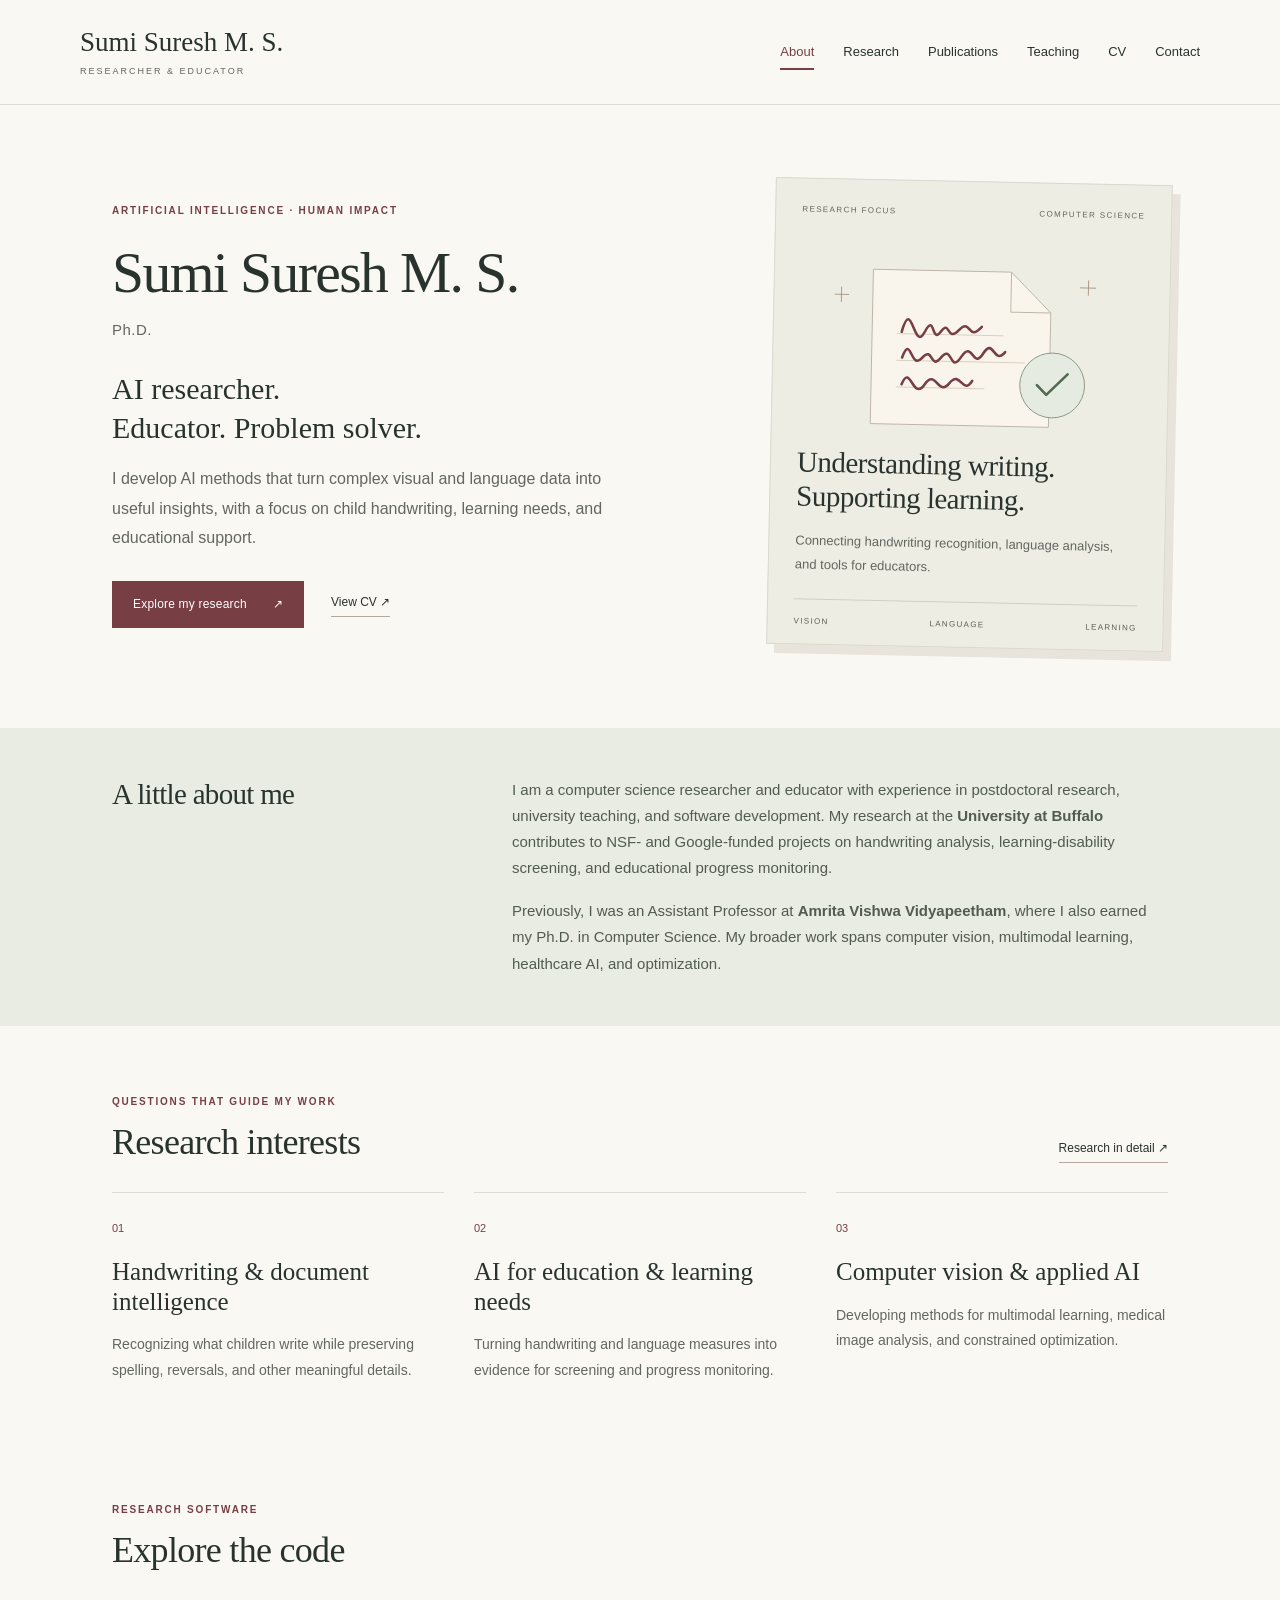
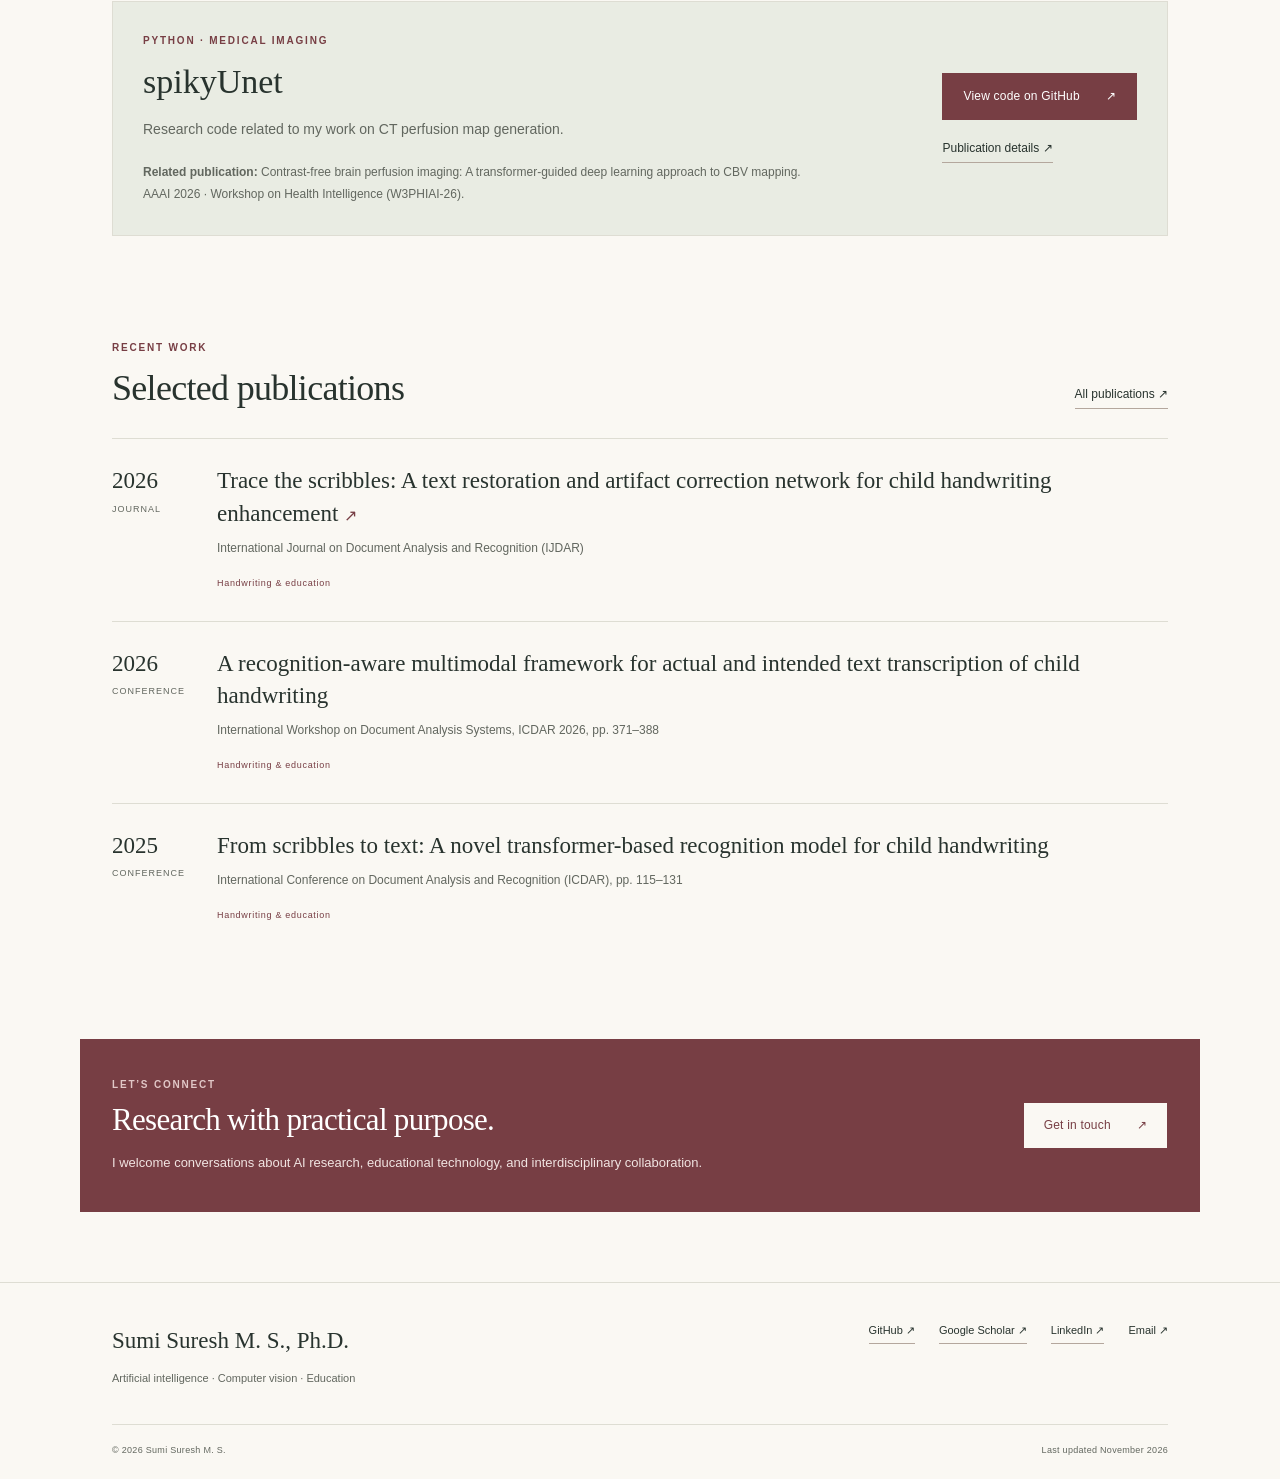
==== index.html @ 5350f29d "Refactor index.html structure and content" ====
<!doctype html>
<html lang="en">
<head>
  <meta charset="utf-8">
  <meta name="viewport" content="width=device-width, initial-scale=1">

  <title>AI Researcher &amp; Educator | Sumi Suresh M. S.</title>

  <meta name="description"
        content="Dr. Sumi Suresh M. S. researches child handwriting, document intelligence, computer vision, and AI for education.">

  <meta name="theme-color" content="#773e44">

  <link rel="icon" href="assets/favicon.svg" type="image/svg+xml">
  <link rel="stylesheet" href="assets/site.css?v=photo3">
  <script src="assets/site.js" defer></script>
</head>

<body>
  <a class="skip" href="#main">Skip to content</a>

  <header class="site-header">
    <div class="header-inner">
      <a class="brand" href="index.html">
        Sumi Suresh M. S.
        <span>RESEARCHER &amp; EDUCATOR</span>
      </a>

      <button class="menu-toggle"
              aria-expanded="false"
              aria-controls="navigation">
        Menu <span aria-hidden="true">☰</span>
      </button>

      <nav id="navigation" aria-label="Main navigation">
        <a href="index.html" aria-current="page">About</a>
        <a href="research.html">Research</a>
        <a href="publications.html">Publications</a>
        <a href="teaching.html">Teaching</a>
        <a href="cv.html">CV</a>
        <a href="contact.html">Contact</a>
      </nav>
    </div>
  </header>

  <main id="main">

    <!-- Introduction -->
    <section class="hero wrap">

      <!-- Small profile photo -->
      <div class="profile-photo">
        <img src="assets/profile.png"
             width="100"
             height="130"
             alt="Sumi Suresh M. S.">
      </div>

      <div class="hero-copy">
        <p class="eyebrow">
          ARTIFICIAL INTELLIGENCE · HUMAN IMPACT
        </p>

        <h1>
          <span class="full-name">Sumi Suresh M. S.</span>
          <span class="degree">Ph.D.</span>
        </h1>

        <p class="hero-subtitle">
          AI researcher.<br>
          Educator. Problem solver.
        </p>

        <p class="intro">
          I develop AI methods that turn complex visual and language data
          into useful insights, with a focus on child handwriting,
          learning needs, and educational support.
        </p>

        <div class="actions">
          <a class="button" href="research.html">
            Explore my research
            <span aria-hidden="true">↗</span>
          </a>

          <a class="text-link"
             href="assets/Sumi_Suresh_CV.pdf"
             target="_blank"
             rel="noopener">
            View CV <span aria-hidden="true">↗</span>
          </a>
        </div>
      </div>

      <aside class="research-note" aria-label="Research focus">
        <div class="note-top">
          <span>RESEARCH FOCUS</span>
          <span>COMPUTER SCIENCE</span>
        </div>

        <div class="note-art" aria-hidden="true">
          <svg viewBox="0 0 360 220" fill="none">
            <path d="M76 40h145l42 42v120H76z"
                  fill="#f9f5ec"
                  stroke="#bdb3a7"/>

            <path d="M221 40v42h42"
                  stroke="#bdb3a7"/>

            <path d="M102 107h112M102 135h135M102 163h93"
                  stroke="#d9cfc0"/>

            <path d="M107 105c10-39 13 22 24 0s7 13 17-1 6 12 19-2 9 13 24-4m-83 34c9-26 9 14 21 0s8 14 20-1 9 18 21-1 12 14 23-4 11 13 23-2m-108 36c9-23 12 18 24 0s14 13 26-2 14 13 24-3"
                  stroke="#773e44"
                  stroke-width="2.7"
                  stroke-linecap="round"/>

            <circle cx="266"
                    cy="158"
                    r="34"
                    fill="#e6ebe2"
                    stroke="#879782"/>

            <path d="m250 158 10 10 22-22"
                  stroke="#536a51"
                  stroke-width="2.8"
                  stroke-linecap="round"
                  stroke-linejoin="round"/>

            <path d="M51 67h-15m7-8v16M293 55h17m-8-8v16"
                  stroke="#ad9a82"/>
          </svg>
        </div>

        <h2>
          Understanding writing.<br>
          Supporting learning.
        </h2>

        <p>
          Connecting handwriting recognition, language analysis,
          and tools for educators.
        </p>

        <div class="note-bottom">
          <span>VISION</span>
          <span>LANGUAGE</span>
          <span>LEARNING</span>
        </div>
      </aside>
    </section>

    <!-- Biography -->
    <section class="about-strip">
      <div class="wrap split">
        <h2>A little about me</h2>

        <div>
          <p>
            I am a computer science researcher and educator with experience
            in postdoctoral research, university teaching, and software
            development. My research at the
            <strong>University at Buffalo</strong> contributes to NSF-
            and Google-funded projects on handwriting analysis,
            learning-disability screening, and educational progress monitoring.
          </p>

          <p>
            Previously, I was an Assistant Professor at
            <strong>Amrita Vishwa Vidyapeetham</strong>, where I also
            earned my Ph.D. in Computer Science. My broader work spans
            computer vision, multimodal learning, healthcare AI,
            and optimization.
          </p>
        </div>
      </div>
    </section>

    <!-- Research interests -->
    <section class="wrap section">
      <div class="section-heading">
        <div>
          <p class="eyebrow">QUESTIONS THAT GUIDE MY WORK</p>
          <h2>Research interests</h2>
        </div>

        <a class="text-link" href="research.html">
          Research in detail <span aria-hidden="true">↗</span>
        </a>
      </div>

      <div class="interest-grid">
        <article>
          <span class="number">01</span>
          <h3>Handwriting &amp; document intelligence</h3>
          <p>
            Recognizing what children write while preserving spelling,
            reversals, and other meaningful details.
          </p>
        </article>

        <article>
          <span class="number">02</span>
          <h3>AI for education &amp; learning needs</h3>
          <p>
            Turning handwriting and language measures into evidence
            for screening and progress monitoring.
          </p>
        </article>

        <article>
          <span class="number">03</span>
          <h3>Computer vision &amp; applied AI</h3>
          <p>
            Developing methods for multimodal learning,
            medical image analysis, and constrained optimization.
          </p>
        </article>
      </div>
    </section>

    <!-- Research code -->
    <section id="research-code" class="wrap section research-code">
      <div class="section-heading">
        <div>
          <p class="eyebrow">RESEARCH SOFTWARE</p>
          <h2>Explore the code</h2>
        </div>
      </div>

      <article class="code-feature">
        <div>
          <p class="eyebrow">PYTHON · MEDICAL IMAGING</p>
          <h3>spikyUnet</h3>

          <p>
            Research code related to my work on CT perfusion map generation.
          </p>

          <p class="code-paper">
            <strong>Related publication:</strong>
            Contrast-free brain perfusion imaging: A transformer-guided
            deep learning approach to CBV mapping.<br>
            AAAI 2026 · Workshop on Health Intelligence (W3PHIAI-26).
          </p>
        </div>

        <div class="code-actions">
          <a class="button"
             href="https://github.com/sumisuresh/spikyUnet"
             target="_blank"
             rel="noopener noreferrer">
            View code on GitHub <span aria-hidden="true">↗</span>
          </a>

          <a class="text-link" href="publications.html?q=spikyunet">
            Publication details <span aria-hidden="true">↗</span>
          </a>
        </div>
      </article>
    </section>

    <!-- Selected publications -->
    <section class="wrap section publications-home">
      <div class="section-heading">
        <div>
          <p class="eyebrow">RECENT WORK</p>
          <h2>Selected publications</h2>
        </div>

        <a class="text-link" href="publications.html">
          All publications <span aria-hidden="true">↗</span>
        </a>
      </div>

      <article class="publication"
               data-kind="Journal"
               data-search="journal 2026 trace the scribbles: a text restoration and artifact correction network for child handwriting enhancement m. s. s. suresh, s. s. rangasrinivasan, a. olszewski, et al. international journal on document analysis and recognition (ijdar) 10.1007/s10032-026-00618-1 handwriting &amp; education">
        <div class="pub-year">
          2026
          <span>Journal</span>
        </div>

        <div>
          <h3>
            <a href="https://doi.org/10.1007/s10032-026-00618-1"
               target="_blank"
               rel="noopener noreferrer">
              Trace the scribbles: A text restoration and artifact
              correction network for child handwriting enhancement
              <span aria-hidden="true">↗</span>
            </a>
          </h3>

          <p class="venue">
            International Journal on Document Analysis and Recognition (IJDAR)
          </p>

          <span class="area-label">Handwriting &amp; education</span>
        </div>
      </article>

      <article class="publication"
               data-kind="Conference"
               data-search="conference 2026 a recognition-aware multimodal framework for actual and intended text transcription of child handwriting m. s. s. suresh, s. rangasrinivasan, a. olszewski, s. setlur, and v. govindaraju international workshop on document analysis systems, icdar 2026, pp. 371–388 handwriting &amp; education">
        <div class="pub-year">
          2026
          <span>Conference</span>
        </div>

        <div>
          <h3>
            A recognition-aware multimodal framework for actual and
            intended text transcription of child handwriting
          </h3>

          <p class="venue">
            International Workshop on Document Analysis Systems,
            ICDAR 2026, pp. 371–388
          </p>

          <span class="area-label">Handwriting &amp; education</span>
        </div>
      </article>

      <article class="publication"
               data-kind="Conference"
               data-search="conference 2025 from scribbles to text: a novel transformer-based recognition model for child handwriting s. rangasrinivasan, m. s. s. suresh, s. setlur, b. jayaraman, and v. govindaraju international conference on document analysis and recognition (icdar), pp. 115–131 handwriting &amp; education">
        <div class="pub-year">
          2025
          <span>Conference</span>
        </div>

        <div>
          <h3>
            From scribbles to text: A novel transformer-based
            recognition model for child handwriting
          </h3>

          <p class="venue">
            International Conference on Document Analysis and Recognition
            (ICDAR), pp. 115–131
          </p>

          <span class="area-label">Handwriting &amp; education</span>
        </div>
      </article>
    </section>

    <!-- Contact banner -->
    <section class="wrap connect-banner">
      <div>
        <p class="eyebrow">LET’S CONNECT</p>
        <h2>Research with practical purpose.</h2>
        <p>
          I welcome conversations about AI research, educational technology,
          and interdisciplinary collaboration.
        </p>
      </div>

      <a class="button light" href="contact.html">
        Get in touch <span aria-hidden="true">↗</span>
      </a>
    </section>

  </main>

  <footer>
    <div class="footer-inner">
      <div>
        <a class="footer-name" href="index.html">
          Sumi Suresh M. S., Ph.D.
        </a>
        <p>Artificial intelligence · Computer vision · Education</p>
      </div>

      <div class="footer-links">
        <a class="text-link"
           href="https://github.com/sumisuresh"
           target="_blank"
           rel="noopener noreferrer">
          GitHub <span aria-hidden="true">↗</span>
        </a>

        <a class="text-link"
           href="https://scholar.google.com/citations?user=WZJGsywAAAAJ&amp;hl=en"
           target="_blank"
           rel="noopener noreferrer">
          Google Scholar <span aria-hidden="true">↗</span>
        </a>

        <a class="text-link"
           href="https://www.linkedin.com/in/sumi-suresh-m-s-phd-72540b187/"
           target="_blank"
           rel="noopener noreferrer">
          LinkedIn <span aria-hidden="true">↗</span>
        </a>

        <a href="mailto:sumisuresh.ms@gmail.com">
          Email <span aria-hidden="true">↗</span>
        </a>
      </div>
    </div>

    <div class="footer-bottom">
      <span>© 2026 Sumi Suresh M. S.</span>
      <span>Last updated November 2026</span>
    </div>
  </footer>
</body>
</html>
---- assets/site.css ----
@charset "UTF-8";
:root{--paper:#faf8f3;--ink:#28332e;--muted:#62675f;--accent:#773e44;--line:#deddd3;--sage:#e9ece3;--serif:Georgia,'Times New Roman',serif;--sans:Arial,Helvetica,sans-serif}*{box-sizing:border-box}html{scroll-behavior:smooth}body{margin:0;background:var(--paper);color:var(--ink);font-family:var(--sans);font-size:16px;line-height:1.75}a{color:inherit;text-decoration:none}button,input{font:inherit}a:focus-visible,button:focus-visible,input:focus-visible{outline:3px solid var(--accent);outline-offset:5px}p{margin:0 0 1.1em}h1,h2,h3{font-family:var(--serif);font-weight:400;line-height:1.18;margin:0}h1{font-size:clamp(40px,5vw,64px);letter-spacing:-1.9px}h2{font-size:36px;letter-spacing:-.7px}h3{font-size:24px}strong{font-weight:600}.wrap{max-width:1120px;margin:0 auto;padding-left:32px;padding-right:32px}.site-header{border-bottom:1px solid var(--line);background:var(--paper)}.header-inner{max-width:1184px;margin:0 auto;padding:25px 32px;display:flex;align-items:center;justify-content:space-between;gap:24px}.brand{font-family:var(--serif);font-size:27px;line-height:1.3;white-space:nowrap}.brand span{display:block;font:9px/1.7 var(--sans);letter-spacing:2px;color:var(--muted);margin-top:4px}nav{display:flex;gap:29px;align-items:center}nav a{font-size:13px;padding:6px 0;position:relative}nav a:hover,nav a[aria-current]{color:var(--accent)}nav a[aria-current]:after{content:'';height:2px;background:var(--accent);position:absolute;left:0;right:0;bottom:0}.menu-toggle{display:none}.eyebrow{font-size:10px;letter-spacing:1.8px;font-weight:600;color:var(--accent);margin:0 0 20px;line-height:1.7}.hero{display:grid;grid-template-columns:1.25fr .85fr;gap:75px;padding-top:76px;padding-bottom:79px;align-items:center}.hero h1{font-size:66px;letter-spacing:-2px}.degree{display:block;font:15px/2 var(--sans);letter-spacing:.5px;color:var(--muted);margin-top:8px}.hero-subtitle{font-family:var(--serif);font-size:30px;line-height:1.3;margin:24px 0 17px}.intro{max-width:530px;font-size:16px;color:var(--muted);line-height:1.85}.actions{display:flex;align-items:center;gap:27px;margin-top:28px;flex-wrap:wrap}.button{display:inline-flex;align-items:center;justify-content:space-between;gap:26px;background:var(--accent);color:#fff;padding:12px 20px;font-size:12px;letter-spacing:.2px;border:1px solid var(--accent);transition:background .2s}.button:hover{background:#5c2d33}.text-link{font-size:12px;font-weight:500;display:inline-block;border-bottom:1px solid #b4a79d;padding-bottom:3px}.text-link:hover{color:var(--accent);border-color:var(--accent)}.research-note{background:#eeede4;border:1px solid #d9d9ce;padding:24px 26px 0;transform:rotate(1.2deg);box-shadow:8px 9px 0 #e8e4db}.note-top{display:flex;justify-content:space-between;font-size:8px;letter-spacing:1.4px;color:#616654}.note-art{height:220px;margin-top:8px}.note-art svg{width:100%;height:100%}.research-note h2{font-size:29px;letter-spacing:-.5px}.research-note>p{font-size:13px;line-height:1.8;color:var(--muted);margin:16px 0 23px}.note-bottom{border-top:1px solid #cfd0c3;display:flex;justify-content:space-between;padding:15px 0;font-size:8px;letter-spacing:1.3px;color:#59614f}.about-strip{background:var(--sage);padding:49px 0}.split{display:grid;grid-template-columns:1fr 2fr;gap:72px}.split h2{font-size:29px}.split p{font-size:15px;color:#515b50}.split p:last-child{margin-bottom:0}.section{padding-top:67px;padding-bottom:36px}.section-heading{display:flex;align-items:end;justify-content:space-between;gap:20px;margin-bottom:29px}.section-heading .eyebrow{margin-bottom:11px}.interest-grid{display:grid;grid-template-columns:repeat(3,1fr);gap:30px}.interest-grid article{border-top:1px solid var(--line);padding-top:20px}.number{color:var(--accent);font-size:11px}.interest-grid h3{margin:16px 0;font-size:25px}.interest-grid p,.quiet-panel p{font-size:14px;color:var(--muted);line-height:1.8}.publication{display:grid;grid-template-columns:85px 1fr;gap:20px;border-top:1px solid var(--line);padding:26px 0}.publication[hidden]{display:none}.pub-year{font-family:var(--serif);font-size:23px;line-height:1.4}.pub-year span{display:block;font-family:var(--sans);font-size:9px;text-transform:uppercase;letter-spacing:1px;color:var(--muted);margin-top:5px}.publication h3{font-size:23px;line-height:1.4;margin-bottom:8px}.publication h3 a:hover{color:var(--accent)}.publication h3 a span{font:16px var(--sans);color:var(--accent)}.authors{font-size:12px;color:var(--muted);margin-bottom:5px}.venue{font-size:12px;color:var(--muted);margin-bottom:8px}.area-label{color:var(--accent);font-size:9px;letter-spacing:.7px}.connect-banner{background:var(--accent);color:white;display:flex;align-items:center;justify-content:space-between;gap:32px;margin-top:50px;margin-bottom:70px;padding-top:37px;padding-bottom:37px}.connect-banner h2{font-size:31px}.connect-banner .eyebrow{color:#e1c7c7;margin-bottom:9px}.connect-banner p:not(.eyebrow){font-size:13px;max-width:600px;margin:13px 0 0;color:#f1e4e2}.button.light{background:var(--paper);color:var(--accent);white-space:nowrap}.button.light:hover{background:#e8e4db}footer{border-top:1px solid var(--line);margin-top:36px;padding:38px 32px 20px}.footer-inner,.footer-bottom{max-width:1056px;margin:0 auto;display:flex;justify-content:space-between;gap:25px}.footer-name{font-family:var(--serif);font-size:23px}.footer-inner p{font-size:11px;color:var(--muted);margin-top:8px}.footer-links{display:flex;gap:24px;align-items:start}.footer-links a{font-size:11px}.footer-bottom{border-top:1px solid var(--line);padding-top:18px;margin-top:24px;font-size:9px;color:var(--muted);letter-spacing:.3px}.page-intro{padding-top:65px;padding-bottom:54px}.page-intro h1{max-width:920px}.page-lead{font-size:17px;max-width:735px;color:var(--muted);margin:24px 0 22px;line-height:1.9}.project{border-top:1px solid var(--line);display:grid;grid-template-columns:170px 1fr;gap:43px;padding:44px 0}.project-index{font-family:var(--serif);font-size:54px;line-height:1;color:#a3aa98}.project-index span{display:block;font:9px/1.7 var(--sans);letter-spacing:1.4px;margin-top:15px;color:var(--muted)}.project .eyebrow{font-size:9px;margin-bottom:12px}.project h2{font-size:31px;margin-bottom:20px}.project p:not(.eyebrow){font-size:15px;line-height:1.9;color:var(--muted)}.tags{list-style:none;padding:0;margin:20px 0;display:flex;gap:8px;flex-wrap:wrap}.tags li{background:var(--sage);padding:4px 11px;font-size:10px;color:#52614f}.two-col{display:grid;grid-template-columns:1fr 1fr;gap:28px}.quiet-panel{padding:30px;background:#eeede4}.quiet-panel h3{margin-bottom:16px}.pub-section{padding-top:0}.publication-controls{display:flex;align-items:center;justify-content:space-between;gap:20px;border-top:1px solid var(--line);border-bottom:1px solid var(--line);padding:20px 0}.filter-group{display:flex;gap:8px}.filter{cursor:pointer;border:1px solid transparent;background:transparent;color:var(--muted);font-size:12px;padding:8px 15px}.filter.active{border-color:var(--accent);color:var(--accent);background:#f0e6e3}.filter:hover{color:var(--accent)}input[type=search]{border:1px solid #bdbfb4;background:transparent;padding:9px 13px;font-size:12px;width:280px;border-radius:0;color:var(--ink)}.result-count{font-size:10px;color:var(--muted);margin:20px 0}.course-list>div{display:flex;gap:28px;align-items:center;padding:23px 0;border-top:1px solid var(--line)}.course-list span{color:var(--accent);font-size:11px}.course-list h3{font-size:25px}.cv-grid{display:grid;grid-template-columns:1fr 2fr;gap:72px;border-top:1px solid var(--line);padding-top:38px;margin-top:20px}.cv-grid h2{font-size:29px}.timeline article{padding:0 0 29px 23px;border-left:1px solid #c8cabc;position:relative}.timeline article:before{content:'';width:7px;height:7px;border-radius:50%;position:absolute;left:-4px;top:7px;background:var(--accent)}.timeline .eyebrow{font-size:9px;margin-bottom:8px}.timeline h3{font-size:24px;margin-bottom:9px}.timeline p:not(.eyebrow){color:var(--muted);font-size:14px;margin-bottom:10px}.timeline .small{font-size:12px!important}.contact-grid{display:grid;grid-template-columns:1.5fr 1fr;gap:80px;padding-top:35px;padding-bottom:90px;border-top:1px solid var(--line)}.contact-main{min-width:0}.contact-main .eyebrow{margin-bottom:17px}.email-address{font-family:var(--serif);font-size:clamp(20px,2.5vw,31px);overflow-wrap:anywhere;line-height:1.4;display:inline-block}.email-address:hover{color:var(--accent)}.contact-main>p:not(.eyebrow){font-size:13px;color:var(--muted);margin:15px 0 27px}.profile-links{border-left:1px solid var(--line);padding-left:40px}.profile-links h2{font-size:28px;margin-bottom:20px}.profile-links a{display:block;width:100%;padding:13px 0;font-size:14px;border-bottom:1px solid var(--line)}.skip{position:absolute;left:20px;top:-100px;z-index:10;background:var(--accent);color:#fff;padding:10px 15px}.skip:focus{top:10px}.sr-only{position:absolute;width:1px;height:1px;padding:0;margin:-1px;overflow:hidden;clip:rect(0,0,0,0);white-space:nowrap;border:0}
@media(min-width:1350px){.hero{padding-top:88px;padding-bottom:91px}.research-note{margin-left:10px}}@media(max-width:900px){nav{gap:18px}.hero{gap:36px;grid-template-columns:1.1fr .9fr}.hero h1{font-size:54px}.hero-subtitle{font-size:26px}.research-note{padding:20px 21px 0}.research-note h2{font-size:25px}.note-art{height:185px}.split,.cv-grid{gap:35px}.interest-grid{gap:20px}.interest-grid h3{font-size:22px}.project{grid-template-columns:110px 1fr;gap:28px}.contact-grid{gap:30px}.email-address{font-size:25px}.publication-controls{flex-wrap:wrap}}@media(max-width:780px){.wrap{padding-left:23px;padding-right:23px}.header-inner{padding:18px 23px;flex-wrap:wrap;gap:0}.brand{font-size:25px}.brand span{font-size:8px}.menu-toggle{display:block;border:1px solid var(--line);padding:5px 10px;font-size:12px;background:transparent;color:var(--ink);margin-left:auto;cursor:pointer}.menu-toggle span{margin-left:8px}nav{display:none;flex-basis:100%;flex-wrap:wrap;gap:9px 25px;padding:22px 0 8px}nav.open{display:flex}nav a{font-size:14px}.hero{grid-template-columns:1fr;padding-top:40px;padding-bottom:46px;gap:36px}.hero h1{font-size:55px}.hero .eyebrow{font-size:9px;letter-spacing:1.3px}.hero-subtitle{font-size:28px;margin-top:20px}.intro{font-size:15px}.actions{gap:23px}.research-note{transform:none;margin:0 8px 0 0;max-width:420px}.note-art{height:178px}.research-note h2{font-size:29px}.research-note>p{margin-top:13px}.split,.cv-grid{grid-template-columns:1fr;gap:24px}.about-strip{padding:33px 0}.split h2{font-size:28px}.section{padding-top:43px;padding-bottom:20px}.section-heading{align-items:start;flex-direction:column;gap:17px}.section-heading h2{font-size:31px}.interest-grid{grid-template-columns:1fr;gap:20px}.interest-grid h3{font-size:25px;margin-top:10px}.interest-grid article{padding-top:15px}.interest-grid p{margin-bottom:3px}.publication{grid-template-columns:54px 1fr;gap:14px;padding:23px 0}.pub-year{font-size:21px}.pub-year span{font-size:7px;letter-spacing:.3px}.publication h3{font-size:21px;line-height:1.35}.authors,.venue{font-size:11px}.connect-banner{flex-direction:column;align-items:start;margin:33px 23px 40px;padding:27px}.connect-banner h2{font-size:29px}.connect-banner p:not(.eyebrow){font-size:13px}.footer-inner{flex-direction:column;gap:12px}.footer-links{flex-wrap:wrap;gap:20px}footer{padding-left:23px;padding-right:23px}.footer-bottom{font-size:8px;gap:12px}.page-intro{padding-top:42px;padding-bottom:34px}.page-intro h1{font-size:40px;letter-spacing:-1px}.page-lead{font-size:15px;line-height:1.8;margin-top:20px}.project{grid-template-columns:1fr;gap:18px;padding:30px 0}.project-index{font-size:34px;display:flex;align-items:center;gap:18px}.project-index span{margin:0;font-size:8px}.project h2{font-size:28px}.project p:not(.eyebrow){font-size:14px}.two-col{grid-template-columns:1fr;gap:18px}.quiet-panel{padding:24px}.publication-controls{gap:16px}.filter-group{gap:4px}.filter{padding:6px 11px;font-size:11px}.search-field,input[type=search]{width:100%}.pub-section{padding-top:0}.course-list h3{font-size:22px}.course-list>div{gap:22px}.contact-grid{grid-template-columns:1fr;gap:42px;padding-top:29px;padding-bottom:35px}.email-address{font-size:25px}.profile-links{border-left:0;border-top:1px solid var(--line);padding:27px 0 0}.cv-grid{margin-top:10px}.timeline article{padding-bottom:25px}}
@media(prefers-reduced-motion:reduce){html{scroll-behavior:auto}*{transition:none!important}}@media print{nav,.menu-toggle,footer,.actions,.publication-controls{display:none}.wrap{max-width:none;padding:0}body{background:white;font-size:12px}.page-intro,.section{padding:20px 0}.site-header{margin-bottom:20px}.project,.publication{break-inside:avoid}}

/* Keep name initials together with the full name; the degree is a separate line. */
.full-name{display:block;font-size:clamp(34px,4.5vw,60px);letter-spacing:-1.6px}
@media(max-width:780px){.full-name{font-size:clamp(28px,8.8vw,40px)}}
.code-feature{display:grid;grid-template-columns:1fr auto;gap:36px;align-items:center;background:var(--sage);border:1px solid var(--line);padding:30px}
.code-feature .eyebrow{margin-bottom:13px}.code-feature h3{font-size:34px;margin-bottom:15px}.code-feature p:not(.eyebrow){font-size:14px;color:var(--muted);line-height:1.85}.code-feature .code-paper{font-size:12px!important;margin:18px 0 0}.code-actions{display:flex;flex-direction:column;align-items:flex-start;gap:18px}.code-actions .button{white-space:nowrap}.pub-links{margin-top:11px}.project-links{display:flex;gap:24px;flex-wrap:wrap}
@media(max-width:780px){.code-feature{grid-template-columns:1fr;gap:24px;padding:24px}.code-feature h3{font-size:30px}.code-actions{gap:15px}}
.hero {
  position: relative;
}

.hero > .profile-photo {
  position: absolute;
  left: -110px;
  top: 125px;
  width: 100px;
  height: 130px;
  object-fit: cover;
  object-position: center top;
  border: 1px solid #deddd3;
  border-radius: 3px;
  margin: 0;
}

/* Preserve the layout when the left margin is too narrow */
@media (max-width: 1350px) {
  .hero > .profile-photo {
    display: none;
  }
}
.hero > .profile-photo {
  overflow: hidden;
}

.profile-photo img {
  display: block;
  width: 100%;
  height: 100%;
  object-fit: cover;
  object-position: center top;
  transform: scale(1.5);
  transform-origin: center 15%;
}
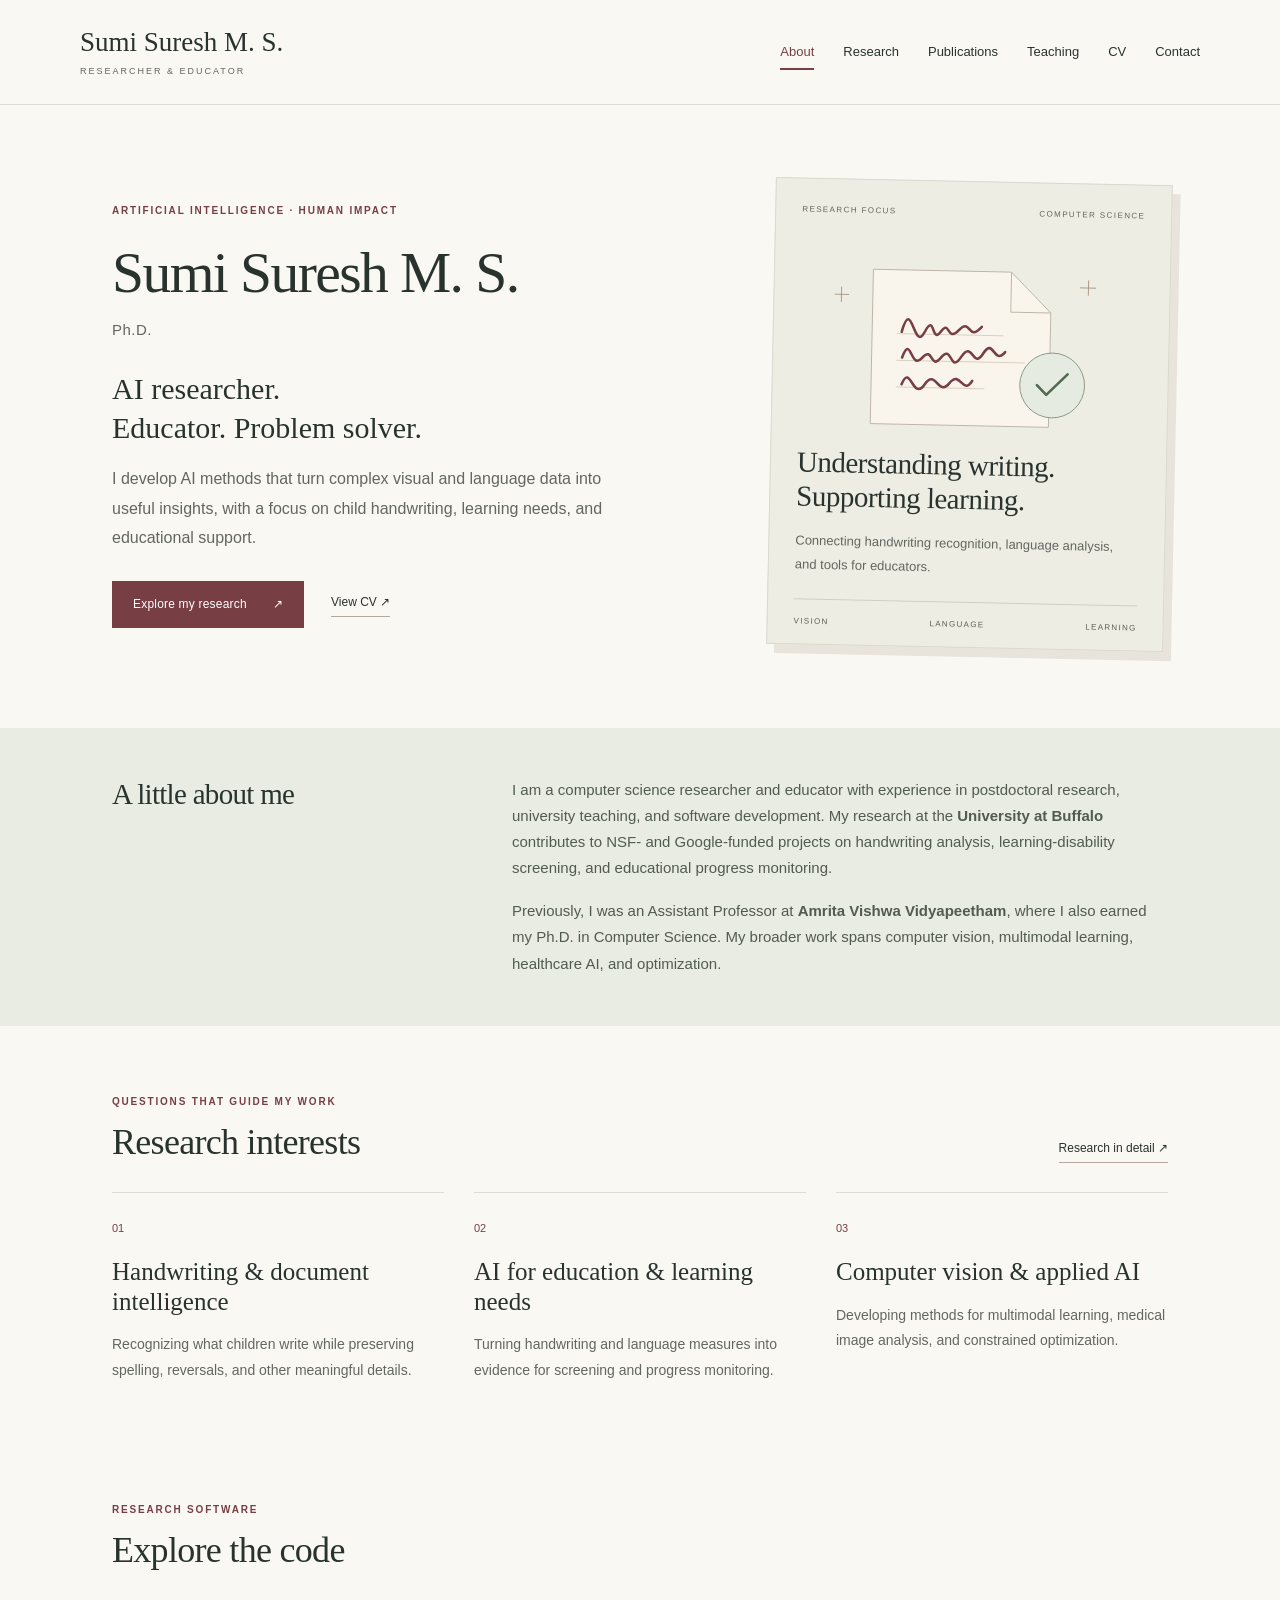
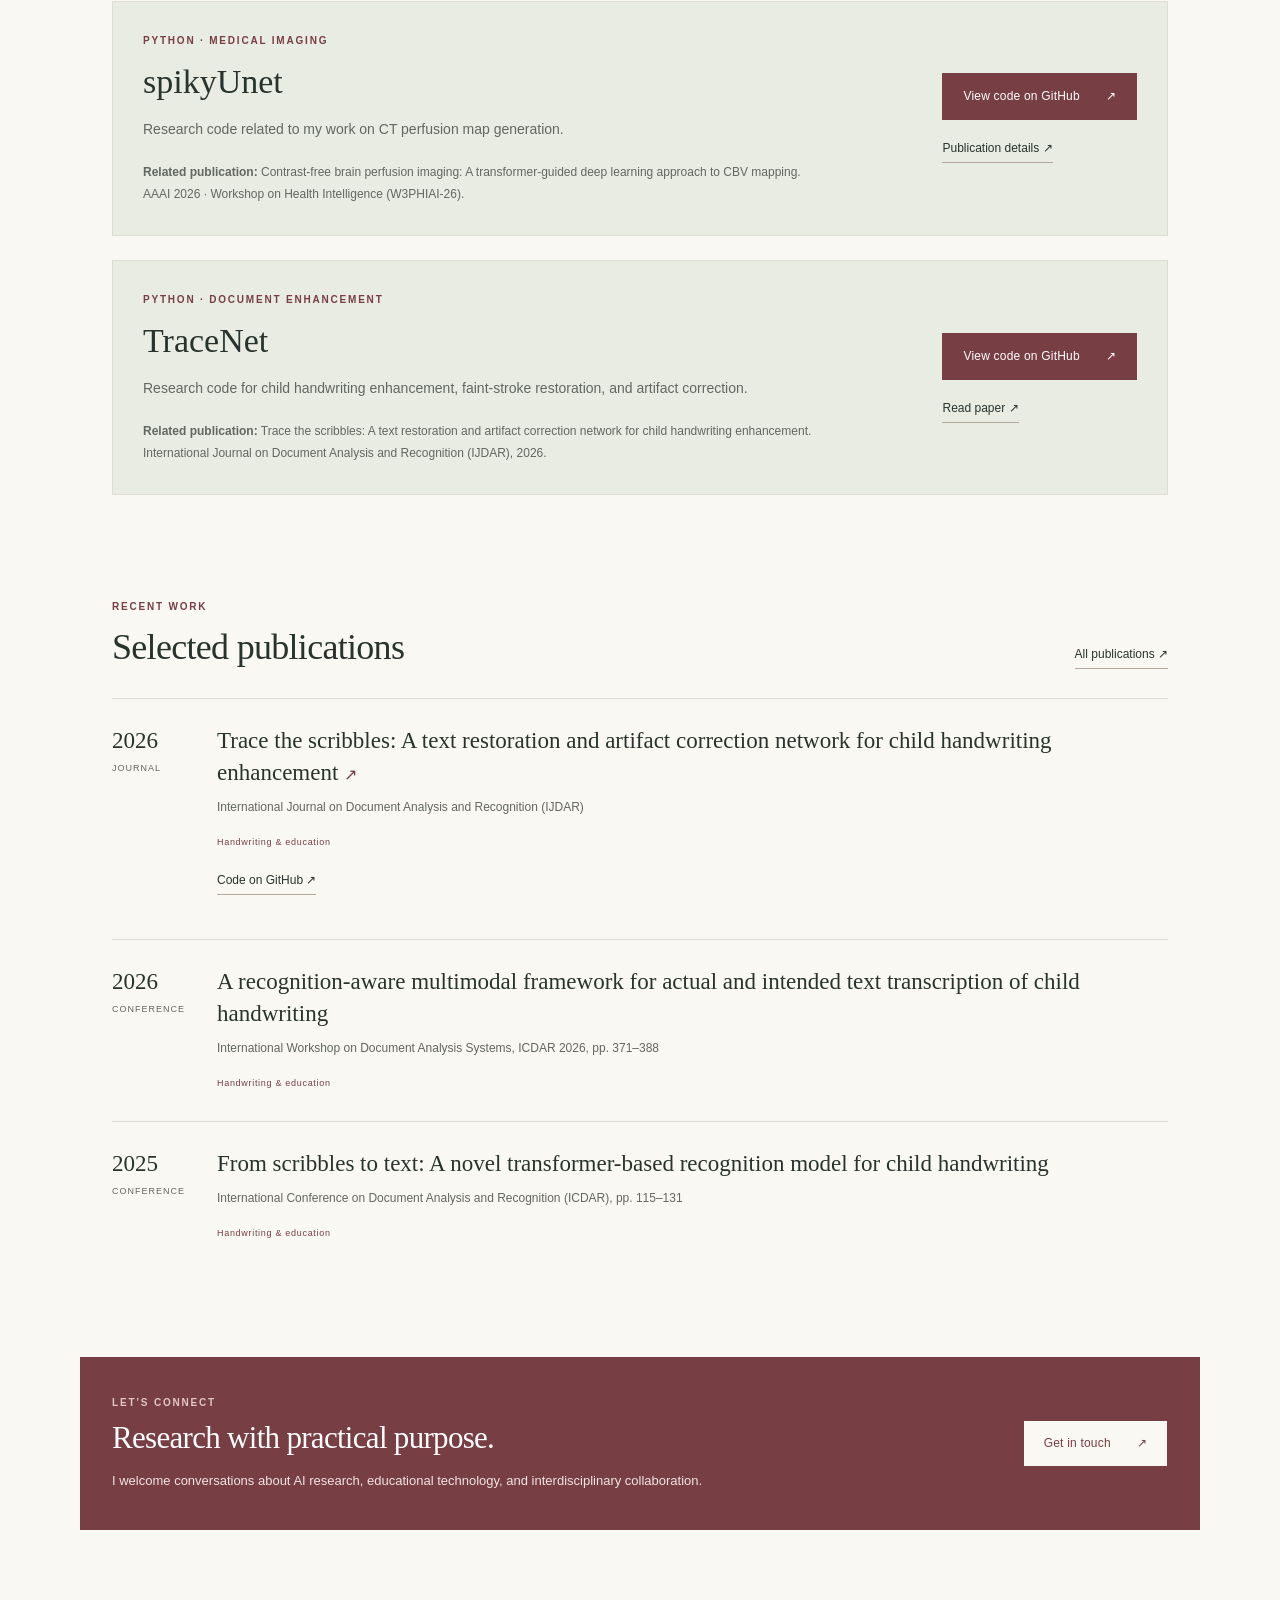
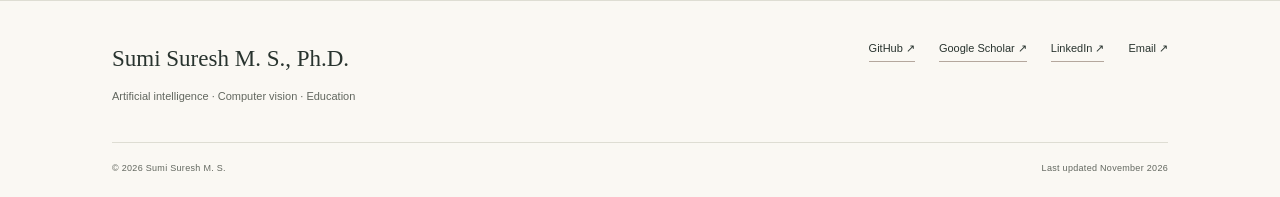
==== commit 819d4d3d: "Add files via upload" ====
--- a/index.html
+++ b/index.html
@@ -258,6 +258,27 @@
           </a>
         </div>
       </article>
+
+      <article class="code-feature" id="tracenet-code" style="margin-top: 24px;" aria-labelledby="tracenet-code-title">
+        <div>
+          <p class="eyebrow">PYTHON · DOCUMENT ENHANCEMENT</p>
+          <h3 id="tracenet-code-title">TraceNet</h3>
+          <p>Research code for child handwriting enhancement, faint-stroke restoration, and artifact correction.</p>
+          <p class="code-paper">
+            <strong>Related publication:</strong>
+            Trace the scribbles: A text restoration and artifact correction network for child handwriting enhancement.<br>
+            International Journal on Document Analysis and Recognition (IJDAR), 2026.
+          </p>
+        </div>
+        <div class="code-actions">
+          <a class="button" href="https://github.com/sumisuresh/Document-Enhancement" target="_blank" rel="noopener noreferrer">
+            View code on GitHub <span aria-hidden="true">↗</span>
+          </a>
+          <a class="text-link" href="https://doi.org/10.1007/s10032-026-00618-1" target="_blank" rel="noopener noreferrer">
+            Read paper <span aria-hidden="true">↗</span>
+          </a>
+        </div>
+      </article>
     </section>
 
     <!-- Selected publications -->
@@ -275,7 +296,7 @@
 
       <article class="publication"
                data-kind="Journal"
-               data-search="journal 2026 trace the scribbles: a text restoration and artifact correction network for child handwriting enhancement m. s. s. suresh, s. s. rangasrinivasan, a. olszewski, et al. international journal on document analysis and recognition (ijdar) 10.1007/s10032-026-00618-1 handwriting &amp; education">
+               data-search="tracenet journal 2026 trace the scribbles: a text restoration and artifact correction network for child handwriting enhancement m. s. s. suresh, s. s. rangasrinivasan, a. olszewski, et al. international journal on document analysis and recognition (ijdar) 10.1007/s10032-026-00618-1 handwriting &amp; education">
         <div class="pub-year">
           2026
           <span>Journal</span>
@@ -297,6 +318,7 @@
           </p>
 
           <span class="area-label">Handwriting &amp; education</span>
+          <p class="pub-links"><a class="text-link" href="https://github.com/sumisuresh/Document-Enhancement" target="_blank" rel="noopener noreferrer">Code on GitHub <span aria-hidden="true">↗</span></a></p>
         </div>
       </article>
 
--- a/assets/site.css
+++ b/assets/site.css
@@ -1,47 +1,1335 @@
 @charset "UTF-8";
-:root{--paper:#faf8f3;--ink:#28332e;--muted:#62675f;--accent:#773e44;--line:#deddd3;--sage:#e9ece3;--serif:Georgia,'Times New Roman',serif;--sans:Arial,Helvetica,sans-serif}*{box-sizing:border-box}html{scroll-behavior:smooth}body{margin:0;background:var(--paper);color:var(--ink);font-family:var(--sans);font-size:16px;line-height:1.75}a{color:inherit;text-decoration:none}button,input{font:inherit}a:focus-visible,button:focus-visible,input:focus-visible{outline:3px solid var(--accent);outline-offset:5px}p{margin:0 0 1.1em}h1,h2,h3{font-family:var(--serif);font-weight:400;line-height:1.18;margin:0}h1{font-size:clamp(40px,5vw,64px);letter-spacing:-1.9px}h2{font-size:36px;letter-spacing:-.7px}h3{font-size:24px}strong{font-weight:600}.wrap{max-width:1120px;margin:0 auto;padding-left:32px;padding-right:32px}.site-header{border-bottom:1px solid var(--line);background:var(--paper)}.header-inner{max-width:1184px;margin:0 auto;padding:25px 32px;display:flex;align-items:center;justify-content:space-between;gap:24px}.brand{font-family:var(--serif);font-size:27px;line-height:1.3;white-space:nowrap}.brand span{display:block;font:9px/1.7 var(--sans);letter-spacing:2px;color:var(--muted);margin-top:4px}nav{display:flex;gap:29px;align-items:center}nav a{font-size:13px;padding:6px 0;position:relative}nav a:hover,nav a[aria-current]{color:var(--accent)}nav a[aria-current]:after{content:'';height:2px;background:var(--accent);position:absolute;left:0;right:0;bottom:0}.menu-toggle{display:none}.eyebrow{font-size:10px;letter-spacing:1.8px;font-weight:600;color:var(--accent);margin:0 0 20px;line-height:1.7}.hero{display:grid;grid-template-columns:1.25fr .85fr;gap:75px;padding-top:76px;padding-bottom:79px;align-items:center}.hero h1{font-size:66px;letter-spacing:-2px}.degree{display:block;font:15px/2 var(--sans);letter-spacing:.5px;color:var(--muted);margin-top:8px}.hero-subtitle{font-family:var(--serif);font-size:30px;line-height:1.3;margin:24px 0 17px}.intro{max-width:530px;font-size:16px;color:var(--muted);line-height:1.85}.actions{display:flex;align-items:center;gap:27px;margin-top:28px;flex-wrap:wrap}.button{display:inline-flex;align-items:center;justify-content:space-between;gap:26px;background:var(--accent);color:#fff;padding:12px 20px;font-size:12px;letter-spacing:.2px;border:1px solid var(--accent);transition:background .2s}.button:hover{background:#5c2d33}.text-link{font-size:12px;font-weight:500;display:inline-block;border-bottom:1px solid #b4a79d;padding-bottom:3px}.text-link:hover{color:var(--accent);border-color:var(--accent)}.research-note{background:#eeede4;border:1px solid #d9d9ce;padding:24px 26px 0;transform:rotate(1.2deg);box-shadow:8px 9px 0 #e8e4db}.note-top{display:flex;justify-content:space-between;font-size:8px;letter-spacing:1.4px;color:#616654}.note-art{height:220px;margin-top:8px}.note-art svg{width:100%;height:100%}.research-note h2{font-size:29px;letter-spacing:-.5px}.research-note>p{font-size:13px;line-height:1.8;color:var(--muted);margin:16px 0 23px}.note-bottom{border-top:1px solid #cfd0c3;display:flex;justify-content:space-between;padding:15px 0;font-size:8px;letter-spacing:1.3px;color:#59614f}.about-strip{background:var(--sage);padding:49px 0}.split{display:grid;grid-template-columns:1fr 2fr;gap:72px}.split h2{font-size:29px}.split p{font-size:15px;color:#515b50}.split p:last-child{margin-bottom:0}.section{padding-top:67px;padding-bottom:36px}.section-heading{display:flex;align-items:end;justify-content:space-between;gap:20px;margin-bottom:29px}.section-heading .eyebrow{margin-bottom:11px}.interest-grid{display:grid;grid-template-columns:repeat(3,1fr);gap:30px}.interest-grid article{border-top:1px solid var(--line);padding-top:20px}.number{color:var(--accent);font-size:11px}.interest-grid h3{margin:16px 0;font-size:25px}.interest-grid p,.quiet-panel p{font-size:14px;color:var(--muted);line-height:1.8}.publication{display:grid;grid-template-columns:85px 1fr;gap:20px;border-top:1px solid var(--line);padding:26px 0}.publication[hidden]{display:none}.pub-year{font-family:var(--serif);font-size:23px;line-height:1.4}.pub-year span{display:block;font-family:var(--sans);font-size:9px;text-transform:uppercase;letter-spacing:1px;color:var(--muted);margin-top:5px}.publication h3{font-size:23px;line-height:1.4;margin-bottom:8px}.publication h3 a:hover{color:var(--accent)}.publication h3 a span{font:16px var(--sans);color:var(--accent)}.authors{font-size:12px;color:var(--muted);margin-bottom:5px}.venue{font-size:12px;color:var(--muted);margin-bottom:8px}.area-label{color:var(--accent);font-size:9px;letter-spacing:.7px}.connect-banner{background:var(--accent);color:white;display:flex;align-items:center;justify-content:space-between;gap:32px;margin-top:50px;margin-bottom:70px;padding-top:37px;padding-bottom:37px}.connect-banner h2{font-size:31px}.connect-banner .eyebrow{color:#e1c7c7;margin-bottom:9px}.connect-banner p:not(.eyebrow){font-size:13px;max-width:600px;margin:13px 0 0;color:#f1e4e2}.button.light{background:var(--paper);color:var(--accent);white-space:nowrap}.button.light:hover{background:#e8e4db}footer{border-top:1px solid var(--line);margin-top:36px;padding:38px 32px 20px}.footer-inner,.footer-bottom{max-width:1056px;margin:0 auto;display:flex;justify-content:space-between;gap:25px}.footer-name{font-family:var(--serif);font-size:23px}.footer-inner p{font-size:11px;color:var(--muted);margin-top:8px}.footer-links{display:flex;gap:24px;align-items:start}.footer-links a{font-size:11px}.footer-bottom{border-top:1px solid var(--line);padding-top:18px;margin-top:24px;font-size:9px;color:var(--muted);letter-spacing:.3px}.page-intro{padding-top:65px;padding-bottom:54px}.page-intro h1{max-width:920px}.page-lead{font-size:17px;max-width:735px;color:var(--muted);margin:24px 0 22px;line-height:1.9}.project{border-top:1px solid var(--line);display:grid;grid-template-columns:170px 1fr;gap:43px;padding:44px 0}.project-index{font-family:var(--serif);font-size:54px;line-height:1;color:#a3aa98}.project-index span{display:block;font:9px/1.7 var(--sans);letter-spacing:1.4px;margin-top:15px;color:var(--muted)}.project .eyebrow{font-size:9px;margin-bottom:12px}.project h2{font-size:31px;margin-bottom:20px}.project p:not(.eyebrow){font-size:15px;line-height:1.9;color:var(--muted)}.tags{list-style:none;padding:0;margin:20px 0;display:flex;gap:8px;flex-wrap:wrap}.tags li{background:var(--sage);padding:4px 11px;font-size:10px;color:#52614f}.two-col{display:grid;grid-template-columns:1fr 1fr;gap:28px}.quiet-panel{padding:30px;background:#eeede4}.quiet-panel h3{margin-bottom:16px}.pub-section{padding-top:0}.publication-controls{display:flex;align-items:center;justify-content:space-between;gap:20px;border-top:1px solid var(--line);border-bottom:1px solid var(--line);padding:20px 0}.filter-group{display:flex;gap:8px}.filter{cursor:pointer;border:1px solid transparent;background:transparent;color:var(--muted);font-size:12px;padding:8px 15px}.filter.active{border-color:var(--accent);color:var(--accent);background:#f0e6e3}.filter:hover{color:var(--accent)}input[type=search]{border:1px solid #bdbfb4;background:transparent;padding:9px 13px;font-size:12px;width:280px;border-radius:0;color:var(--ink)}.result-count{font-size:10px;color:var(--muted);margin:20px 0}.course-list>div{display:flex;gap:28px;align-items:center;padding:23px 0;border-top:1px solid var(--line)}.course-list span{color:var(--accent);font-size:11px}.course-list h3{font-size:25px}.cv-grid{display:grid;grid-template-columns:1fr 2fr;gap:72px;border-top:1px solid var(--line);padding-top:38px;margin-top:20px}.cv-grid h2{font-size:29px}.timeline article{padding:0 0 29px 23px;border-left:1px solid #c8cabc;position:relative}.timeline article:before{content:'';width:7px;height:7px;border-radius:50%;position:absolute;left:-4px;top:7px;background:var(--accent)}.timeline .eyebrow{font-size:9px;margin-bottom:8px}.timeline h3{font-size:24px;margin-bottom:9px}.timeline p:not(.eyebrow){color:var(--muted);font-size:14px;margin-bottom:10px}.timeline .small{font-size:12px!important}.contact-grid{display:grid;grid-template-columns:1.5fr 1fr;gap:80px;padding-top:35px;padding-bottom:90px;border-top:1px solid var(--line)}.contact-main{min-width:0}.contact-main .eyebrow{margin-bottom:17px}.email-address{font-family:var(--serif);font-size:clamp(20px,2.5vw,31px);overflow-wrap:anywhere;line-height:1.4;display:inline-block}.email-address:hover{color:var(--accent)}.contact-main>p:not(.eyebrow){font-size:13px;color:var(--muted);margin:15px 0 27px}.profile-links{border-left:1px solid var(--line);padding-left:40px}.profile-links h2{font-size:28px;margin-bottom:20px}.profile-links a{display:block;width:100%;padding:13px 0;font-size:14px;border-bottom:1px solid var(--line)}.skip{position:absolute;left:20px;top:-100px;z-index:10;background:var(--accent);color:#fff;padding:10px 15px}.skip:focus{top:10px}.sr-only{position:absolute;width:1px;height:1px;padding:0;margin:-1px;overflow:hidden;clip:rect(0,0,0,0);white-space:nowrap;border:0}
-@media(min-width:1350px){.hero{padding-top:88px;padding-bottom:91px}.research-note{margin-left:10px}}@media(max-width:900px){nav{gap:18px}.hero{gap:36px;grid-template-columns:1.1fr .9fr}.hero h1{font-size:54px}.hero-subtitle{font-size:26px}.research-note{padding:20px 21px 0}.research-note h2{font-size:25px}.note-art{height:185px}.split,.cv-grid{gap:35px}.interest-grid{gap:20px}.interest-grid h3{font-size:22px}.project{grid-template-columns:110px 1fr;gap:28px}.contact-grid{gap:30px}.email-address{font-size:25px}.publication-controls{flex-wrap:wrap}}@media(max-width:780px){.wrap{padding-left:23px;padding-right:23px}.header-inner{padding:18px 23px;flex-wrap:wrap;gap:0}.brand{font-size:25px}.brand span{font-size:8px}.menu-toggle{display:block;border:1px solid var(--line);padding:5px 10px;font-size:12px;background:transparent;color:var(--ink);margin-left:auto;cursor:pointer}.menu-toggle span{margin-left:8px}nav{display:none;flex-basis:100%;flex-wrap:wrap;gap:9px 25px;padding:22px 0 8px}nav.open{display:flex}nav a{font-size:14px}.hero{grid-template-columns:1fr;padding-top:40px;padding-bottom:46px;gap:36px}.hero h1{font-size:55px}.hero .eyebrow{font-size:9px;letter-spacing:1.3px}.hero-subtitle{font-size:28px;margin-top:20px}.intro{font-size:15px}.actions{gap:23px}.research-note{transform:none;margin:0 8px 0 0;max-width:420px}.note-art{height:178px}.research-note h2{font-size:29px}.research-note>p{margin-top:13px}.split,.cv-grid{grid-template-columns:1fr;gap:24px}.about-strip{padding:33px 0}.split h2{font-size:28px}.section{padding-top:43px;padding-bottom:20px}.section-heading{align-items:start;flex-direction:column;gap:17px}.section-heading h2{font-size:31px}.interest-grid{grid-template-columns:1fr;gap:20px}.interest-grid h3{font-size:25px;margin-top:10px}.interest-grid article{padding-top:15px}.interest-grid p{margin-bottom:3px}.publication{grid-template-columns:54px 1fr;gap:14px;padding:23px 0}.pub-year{font-size:21px}.pub-year span{font-size:7px;letter-spacing:.3px}.publication h3{font-size:21px;line-height:1.35}.authors,.venue{font-size:11px}.connect-banner{flex-direction:column;align-items:start;margin:33px 23px 40px;padding:27px}.connect-banner h2{font-size:29px}.connect-banner p:not(.eyebrow){font-size:13px}.footer-inner{flex-direction:column;gap:12px}.footer-links{flex-wrap:wrap;gap:20px}footer{padding-left:23px;padding-right:23px}.footer-bottom{font-size:8px;gap:12px}.page-intro{padding-top:42px;padding-bottom:34px}.page-intro h1{font-size:40px;letter-spacing:-1px}.page-lead{font-size:15px;line-height:1.8;margin-top:20px}.project{grid-template-columns:1fr;gap:18px;padding:30px 0}.project-index{font-size:34px;display:flex;align-items:center;gap:18px}.project-index span{margin:0;font-size:8px}.project h2{font-size:28px}.project p:not(.eyebrow){font-size:14px}.two-col{grid-template-columns:1fr;gap:18px}.quiet-panel{padding:24px}.publication-controls{gap:16px}.filter-group{gap:4px}.filter{padding:6px 11px;font-size:11px}.search-field,input[type=search]{width:100%}.pub-section{padding-top:0}.course-list h3{font-size:22px}.course-list>div{gap:22px}.contact-grid{grid-template-columns:1fr;gap:42px;padding-top:29px;padding-bottom:35px}.email-address{font-size:25px}.profile-links{border-left:0;border-top:1px solid var(--line);padding:27px 0 0}.cv-grid{margin-top:10px}.timeline article{padding-bottom:25px}}
-@media(prefers-reduced-motion:reduce){html{scroll-behavior:auto}*{transition:none!important}}@media print{nav,.menu-toggle,footer,.actions,.publication-controls{display:none}.wrap{max-width:none;padding:0}body{background:white;font-size:12px}.page-intro,.section{padding:20px 0}.site-header{margin-bottom:20px}.project,.publication{break-inside:avoid}}
-
-/* Keep name initials together with the full name; the degree is a separate line. */
-.full-name{display:block;font-size:clamp(34px,4.5vw,60px);letter-spacing:-1.6px}
-@media(max-width:780px){.full-name{font-size:clamp(28px,8.8vw,40px)}}
-.code-feature{display:grid;grid-template-columns:1fr auto;gap:36px;align-items:center;background:var(--sage);border:1px solid var(--line);padding:30px}
-.code-feature .eyebrow{margin-bottom:13px}.code-feature h3{font-size:34px;margin-bottom:15px}.code-feature p:not(.eyebrow){font-size:14px;color:var(--muted);line-height:1.85}.code-feature .code-paper{font-size:12px!important;margin:18px 0 0}.code-actions{display:flex;flex-direction:column;align-items:flex-start;gap:18px}.code-actions .button{white-space:nowrap}.pub-links{margin-top:11px}.project-links{display:flex;gap:24px;flex-wrap:wrap}
-@media(max-width:780px){.code-feature{grid-template-columns:1fr;gap:24px;padding:24px}.code-feature h3{font-size:30px}.code-actions{gap:15px}}
+
+/* Colors and fonts */
+:root {
+  --paper: #faf8f3;
+  --ink: #28332e;
+  --muted: #62675f;
+  --accent: #773e44;
+  --line: #deddd3;
+  --sage: #e9ece3;
+  --serif: Georgia, "Times New Roman", serif;
+  --sans: Arial, Helvetica, sans-serif;
+}
+
+/* General */
+* {
+  box-sizing: border-box;
+}
+
+html {
+  scroll-behavior: smooth;
+}
+
+body {
+  margin: 0;
+  background: var(--paper);
+  color: var(--ink);
+  font-family: var(--sans);
+  font-size: 16px;
+  line-height: 1.75;
+}
+
+a {
+  color: inherit;
+  text-decoration: none;
+}
+
+button,
+input {
+  font: inherit;
+}
+
+a:focus-visible,
+button:focus-visible,
+input:focus-visible {
+  outline: 3px solid var(--accent);
+  outline-offset: 5px;
+}
+
+p {
+  margin: 0 0 1.1em;
+}
+
+h1,
+h2,
+h3 {
+  margin: 0;
+  font-family: var(--serif);
+  font-weight: 400;
+  line-height: 1.18;
+}
+
+h1 {
+  font-size: clamp(40px, 5vw, 64px);
+  letter-spacing: -1.9px;
+}
+
+h2 {
+  font-size: 36px;
+  letter-spacing: -0.7px;
+}
+
+h3 {
+  font-size: 24px;
+}
+
+strong {
+  font-weight: 600;
+}
+
+.wrap {
+  max-width: 1120px;
+  margin: 0 auto;
+  padding-left: 32px;
+  padding-right: 32px;
+}
+
+/* Header and navigation */
+.site-header {
+  border-bottom: 1px solid var(--line);
+  background: var(--paper);
+}
+
+.header-inner {
+  max-width: 1184px;
+  margin: 0 auto;
+  padding: 25px 32px;
+  display: flex;
+  align-items: center;
+  justify-content: space-between;
+  gap: 24px;
+}
+
+.brand {
+  font-family: var(--serif);
+  font-size: 27px;
+  line-height: 1.3;
+  white-space: nowrap;
+}
+
+.brand span {
+  display: block;
+  font: 9px/1.7 var(--sans);
+  letter-spacing: 2px;
+  color: var(--muted);
+  margin-top: 4px;
+}
+
+nav {
+  display: flex;
+  gap: 29px;
+  align-items: center;
+}
+
+nav a {
+  font-size: 13px;
+  padding: 6px 0;
+  position: relative;
+}
+
+nav a:hover,
+nav a[aria-current] {
+  color: var(--accent);
+}
+
+nav a[aria-current]::after {
+  content: "";
+  height: 2px;
+  background: var(--accent);
+  position: absolute;
+  left: 0;
+  right: 0;
+  bottom: 0;
+}
+
+.menu-toggle {
+  display: none;
+}
+
+/* Introductory section: original two-column layout */
+.eyebrow {
+  font-size: 10px;
+  letter-spacing: 1.8px;
+  font-weight: 600;
+  color: var(--accent);
+  margin: 0 0 20px;
+  line-height: 1.7;
+}
+
 .hero {
   position: relative;
-}
-
+  display: grid;
+  grid-template-columns: 1.25fr 0.85fr;
+  gap: 75px;
+  padding-top: 76px;
+  padding-bottom: 79px;
+  align-items: center;
+}
+
+.hero h1 {
+  font-size: 66px;
+  letter-spacing: -2px;
+}
+
+.full-name {
+  display: block;
+  font-size: clamp(34px, 4.5vw, 60px);
+  letter-spacing: -1.6px;
+}
+
+.degree {
+  display: block;
+  font: 15px/2 var(--sans);
+  letter-spacing: 0.5px;
+  color: var(--muted);
+  margin-top: 8px;
+}
+
+.hero-subtitle {
+  font-family: var(--serif);
+  font-size: 30px;
+  line-height: 1.3;
+  margin: 24px 0 17px;
+}
+
+.intro {
+  max-width: 530px;
+  font-size: 16px;
+  color: var(--muted);
+  line-height: 1.85;
+}
+
+.actions {
+  display: flex;
+  align-items: center;
+  gap: 27px;
+  margin-top: 28px;
+  flex-wrap: wrap;
+}
+
+/* Full profile photo: independent of the page layout */
 .hero > .profile-photo {
   position: absolute;
-  left: -110px;
+  left: -160px;
   top: 125px;
-  width: 100px;
-  height: 130px;
-  object-fit: cover;
-  object-position: center top;
+  width: 150px;
+  height: 150px;
+  margin: 0;
+  overflow: visible;
   border: 1px solid #deddd3;
   border-radius: 3px;
-  margin: 0;
-}
-
-/* Preserve the layout when the left margin is too narrow */
-@media (max-width: 1350px) {
-  .hero > .profile-photo {
-    display: none;
-  }
-}
-.hero > .profile-photo {
-  overflow: hidden;
 }
 
 .profile-photo img {
   display: block;
   width: 100%;
   height: 100%;
-  object-fit: cover;
-  object-position: center top;
-  transform: scale(1.5);
-  transform-origin: center 15%;
-}
+  object-fit: contain;
+  object-position: center;
+  transform: none;
+}
+
+/* Buttons and links */
+.button {
+  display: inline-flex;
+  align-items: center;
+  justify-content: space-between;
+  gap: 26px;
+  background: var(--accent);
+  color: #fff;
+  padding: 12px 20px;
+  font-size: 12px;
+  letter-spacing: 0.2px;
+  border: 1px solid var(--accent);
+  transition: background 0.2s;
+}
+
+.button:hover {
+  background: #5c2d33;
+}
+
+.text-link {
+  font-size: 12px;
+  font-weight: 500;
+  display: inline-block;
+  border-bottom: 1px solid #b4a79d;
+  padding-bottom: 3px;
+}
+
+.text-link:hover {
+  color: var(--accent);
+  border-color: var(--accent);
+}
+
+/* Research illustration */
+.research-note {
+  background: #eeede4;
+  border: 1px solid #d9d9ce;
+  padding: 24px 26px 0;
+  transform: rotate(1.2deg);
+  box-shadow: 8px 9px 0 #e8e4db;
+}
+
+.note-top {
+  display: flex;
+  justify-content: space-between;
+  font-size: 8px;
+  letter-spacing: 1.4px;
+  color: #616654;
+}
+
+.note-art {
+  height: 220px;
+  margin-top: 8px;
+}
+
+.note-art svg {
+  width: 100%;
+  height: 100%;
+}
+
+.research-note h2 {
+  font-size: 29px;
+  letter-spacing: -0.5px;
+}
+
+.research-note > p {
+  font-size: 13px;
+  line-height: 1.8;
+  color: var(--muted);
+  margin: 16px 0 23px;
+}
+
+.note-bottom {
+  border-top: 1px solid #cfd0c3;
+  display: flex;
+  justify-content: space-between;
+  padding: 15px 0;
+  font-size: 8px;
+  letter-spacing: 1.3px;
+  color: #59614f;
+}
+
+/* Biography */
+.about-strip {
+  background: var(--sage);
+  padding: 49px 0;
+}
+
+.split {
+  display: grid;
+  grid-template-columns: 1fr 2fr;
+  gap: 72px;
+}
+
+.split h2 {
+  font-size: 29px;
+}
+
+.split p {
+  font-size: 15px;
+  color: #515b50;
+}
+
+.split p:last-child {
+  margin-bottom: 0;
+}
+
+/* General sections */
+.section {
+  padding-top: 67px;
+  padding-bottom: 36px;
+}
+
+.section-heading {
+  display: flex;
+  align-items: end;
+  justify-content: space-between;
+  gap: 20px;
+  margin-bottom: 29px;
+}
+
+.section-heading .eyebrow {
+  margin-bottom: 11px;
+}
+
+.interest-grid {
+  display: grid;
+  grid-template-columns: repeat(3, 1fr);
+  gap: 30px;
+}
+
+.interest-grid article {
+  border-top: 1px solid var(--line);
+  padding-top: 20px;
+}
+
+.number {
+  color: var(--accent);
+  font-size: 11px;
+}
+
+.interest-grid h3 {
+  margin: 16px 0;
+  font-size: 25px;
+}
+
+.interest-grid p,
+.quiet-panel p {
+  font-size: 14px;
+  color: var(--muted);
+  line-height: 1.8;
+}
+
+/* Publications */
+.publication {
+  display: grid;
+  grid-template-columns: 85px 1fr;
+  gap: 20px;
+  border-top: 1px solid var(--line);
+  padding: 26px 0;
+}
+
+.publication[hidden] {
+  display: none;
+}
+
+.pub-year {
+  font-family: var(--serif);
+  font-size: 23px;
+  line-height: 1.4;
+}
+
+.pub-year span {
+  display: block;
+  font-family: var(--sans);
+  font-size: 9px;
+  text-transform: uppercase;
+  letter-spacing: 1px;
+  color: var(--muted);
+  margin-top: 5px;
+}
+
+.publication h3 {
+  font-size: 23px;
+  line-height: 1.4;
+  margin-bottom: 8px;
+}
+
+.publication h3 a:hover {
+  color: var(--accent);
+}
+
+.publication h3 a span {
+  font: 16px var(--sans);
+  color: var(--accent);
+}
+
+.authors {
+  font-size: 12px;
+  color: var(--muted);
+  margin-bottom: 5px;
+}
+
+.venue {
+  font-size: 12px;
+  color: var(--muted);
+  margin-bottom: 8px;
+}
+
+.area-label {
+  color: var(--accent);
+  font-size: 9px;
+  letter-spacing: 0.7px;
+}
+
+.pub-links {
+  margin-top: 11px;
+}
+
+/* Research code */
+.code-feature {
+  display: grid;
+  grid-template-columns: 1fr auto;
+  gap: 36px;
+  align-items: center;
+  background: var(--sage);
+  border: 1px solid var(--line);
+  padding: 30px;
+}
+
+.code-feature .eyebrow {
+  margin-bottom: 13px;
+}
+
+.code-feature h3 {
+  font-size: 34px;
+  margin-bottom: 15px;
+}
+
+.code-feature p:not(.eyebrow) {
+  font-size: 14px;
+  color: var(--muted);
+  line-height: 1.85;
+}
+
+.code-feature .code-paper {
+  font-size: 12px !important;
+  margin: 18px 0 0;
+}
+
+.code-actions {
+  display: flex;
+  flex-direction: column;
+  align-items: flex-start;
+  gap: 18px;
+}
+
+.code-actions .button {
+  white-space: nowrap;
+}
+
+.project-links {
+  display: flex;
+  gap: 24px;
+  flex-wrap: wrap;
+}
+
+/* Contact banner */
+.connect-banner {
+  background: var(--accent);
+  color: white;
+  display: flex;
+  align-items: center;
+  justify-content: space-between;
+  gap: 32px;
+  margin-top: 50px;
+  margin-bottom: 70px;
+  padding-top: 37px;
+  padding-bottom: 37px;
+}
+
+.connect-banner h2 {
+  font-size: 31px;
+}
+
+.connect-banner .eyebrow {
+  color: #e1c7c7;
+  margin-bottom: 9px;
+}
+
+.connect-banner p:not(.eyebrow) {
+  font-size: 13px;
+  max-width: 600px;
+  margin: 13px 0 0;
+  color: #f1e4e2;
+}
+
+.button.light {
+  background: var(--paper);
+  color: var(--accent);
+  white-space: nowrap;
+}
+
+.button.light:hover {
+  background: #e8e4db;
+}
+
+/* Footer */
+footer {
+  border-top: 1px solid var(--line);
+  margin-top: 36px;
+  padding: 38px 32px 20px;
+}
+
+.footer-inner,
+.footer-bottom {
+  max-width: 1056px;
+  margin: 0 auto;
+  display: flex;
+  justify-content: space-between;
+  gap: 25px;
+}
+
+.footer-name {
+  font-family: var(--serif);
+  font-size: 23px;
+}
+
+.footer-inner p {
+  font-size: 11px;
+  color: var(--muted);
+  margin-top: 8px;
+}
+
+.footer-links {
+  display: flex;
+  gap: 24px;
+  align-items: start;
+}
+
+.footer-links a {
+  font-size: 11px;
+}
+
+.footer-bottom {
+  border-top: 1px solid var(--line);
+  padding-top: 18px;
+  margin-top: 24px;
+  font-size: 9px;
+  color: var(--muted);
+  letter-spacing: 0.3px;
+}
+
+/* Page introductions */
+.page-intro {
+  padding-top: 65px;
+  padding-bottom: 54px;
+}
+
+.page-intro h1 {
+  max-width: 920px;
+}
+
+.page-lead {
+  font-size: 17px;
+  max-width: 735px;
+  color: var(--muted);
+  margin: 24px 0 22px;
+  line-height: 1.9;
+}
+
+/* Research page */
+.project {
+  border-top: 1px solid var(--line);
+  display: grid;
+  grid-template-columns: 170px 1fr;
+  gap: 43px;
+  padding: 44px 0;
+}
+
+.project-index {
+  font-family: var(--serif);
+  font-size: 54px;
+  line-height: 1;
+  color: #a3aa98;
+}
+
+.project-index span {
+  display: block;
+  font: 9px/1.7 var(--sans);
+  letter-spacing: 1.4px;
+  margin-top: 15px;
+  color: var(--muted);
+}
+
+.project .eyebrow {
+  font-size: 9px;
+  margin-bottom: 12px;
+}
+
+.project h2 {
+  font-size: 31px;
+  margin-bottom: 20px;
+}
+
+.project p:not(.eyebrow) {
+  font-size: 15px;
+  line-height: 1.9;
+  color: var(--muted);
+}
+
+.tags {
+  list-style: none;
+  padding: 0;
+  margin: 20px 0;
+  display: flex;
+  gap: 8px;
+  flex-wrap: wrap;
+}
+
+.tags li {
+  background: var(--sage);
+  padding: 4px 11px;
+  font-size: 10px;
+  color: #52614f;
+}
+
+.two-col {
+  display: grid;
+  grid-template-columns: 1fr 1fr;
+  gap: 28px;
+}
+
+.quiet-panel {
+  padding: 30px;
+  background: #eeede4;
+}
+
+.quiet-panel h3 {
+  margin-bottom: 16px;
+}
+
+/* Publication search and filters */
+.pub-section {
+  padding-top: 0;
+}
+
+.publication-controls {
+  display: flex;
+  align-items: center;
+  justify-content: space-between;
+  gap: 20px;
+  border-top: 1px solid var(--line);
+  border-bottom: 1px solid var(--line);
+  padding: 20px 0;
+}
+
+.filter-group {
+  display: flex;
+  gap: 8px;
+}
+
+.filter {
+  cursor: pointer;
+  border: 1px solid transparent;
+  background: transparent;
+  color: var(--muted);
+  font-size: 12px;
+  padding: 8px 15px;
+}
+
+.filter.active {
+  border-color: var(--accent);
+  color: var(--accent);
+  background: #f0e6e3;
+}
+
+.filter:hover {
+  color: var(--accent);
+}
+
+input[type="search"] {
+  border: 1px solid #bdbfb4;
+  background: transparent;
+  padding: 9px 13px;
+  font-size: 12px;
+  width: 280px;
+  border-radius: 0;
+  color: var(--ink);
+}
+
+.result-count {
+  font-size: 10px;
+  color: var(--muted);
+  margin: 20px 0;
+}
+
+/* Teaching page */
+.course-list > div {
+  display: flex;
+  gap: 28px;
+  align-items: center;
+  padding: 23px 0;
+  border-top: 1px solid var(--line);
+}
+
+.course-list span {
+  color: var(--accent);
+  font-size: 11px;
+}
+
+.course-list h3 {
+  font-size: 25px;
+}
+
+/* CV page */
+.cv-grid {
+  display: grid;
+  grid-template-columns: 1fr 2fr;
+  gap: 72px;
+  border-top: 1px solid var(--line);
+  padding-top: 38px;
+  margin-top: 20px;
+}
+
+.cv-grid h2 {
+  font-size: 29px;
+}
+
+.timeline article {
+  padding: 0 0 29px 23px;
+  border-left: 1px solid #c8cabc;
+  position: relative;
+}
+
+.timeline article::before {
+  content: "";
+  width: 7px;
+  height: 7px;
+  border-radius: 50%;
+  position: absolute;
+  left: -4px;
+  top: 7px;
+  background: var(--accent);
+}
+
+.timeline .eyebrow {
+  font-size: 9px;
+  margin-bottom: 8px;
+}
+
+.timeline h3 {
+  font-size: 24px;
+  margin-bottom: 9px;
+}
+
+.timeline p:not(.eyebrow) {
+  color: var(--muted);
+  font-size: 14px;
+  margin-bottom: 10px;
+}
+
+.timeline .small {
+  font-size: 12px !important;
+}
+
+/* Contact page */
+.contact-grid {
+  display: grid;
+  grid-template-columns: 1.5fr 1fr;
+  gap: 80px;
+  padding-top: 35px;
+  padding-bottom: 90px;
+  border-top: 1px solid var(--line);
+}
+
+.contact-main {
+  min-width: 0;
+}
+
+.contact-main .eyebrow {
+  margin-bottom: 17px;
+}
+
+.email-address {
+  font-family: var(--serif);
+  font-size: clamp(20px, 2.5vw, 31px);
+  overflow-wrap: anywhere;
+  line-height: 1.4;
+  display: inline-block;
+}
+
+.email-address:hover {
+  color: var(--accent);
+}
+
+.contact-main > p:not(.eyebrow) {
+  font-size: 13px;
+  color: var(--muted);
+  margin: 15px 0 27px;
+}
+
+.profile-links {
+  border-left: 1px solid var(--line);
+  padding-left: 40px;
+}
+
+.profile-links h2 {
+  font-size: 28px;
+  margin-bottom: 20px;
+}
+
+.profile-links a {
+  display: block;
+  width: 100%;
+  padding: 13px 0;
+  font-size: 14px;
+  border-bottom: 1px solid var(--line);
+}
+
+/* Accessibility */
+.skip {
+  position: absolute;
+  left: 20px;
+  top: -100px;
+  z-index: 10;
+  background: var(--accent);
+  color: #fff;
+  padding: 10px 15px;
+}
+
+.skip:focus {
+  top: 10px;
+}
+
+.sr-only {
+  position: absolute;
+  width: 1px;
+  height: 1px;
+  padding: 0;
+  margin: -1px;
+  overflow: hidden;
+  clip: rect(0, 0, 0, 0);
+  white-space: nowrap;
+  border: 0;
+}
+
+/* Large screens */
+@media (min-width: 1350px) {
+  .hero {
+    padding-top: 88px;
+    padding-bottom: 91px;
+  }
+
+  .research-note {
+    margin-left: 10px;
+  }
+}
+
+/* Hide the photo when the left margin is insufficient */
+@media (max-width: 1440px) {
+  .hero > .profile-photo {
+    display: none;
+  }
+}
+
+/* Tablet layouts */
+@media (max-width: 900px) {
+  nav {
+    gap: 18px;
+  }
+
+  .hero {
+    gap: 36px;
+    grid-template-columns: 1.1fr 0.9fr;
+  }
+
+  .hero h1 {
+    font-size: 54px;
+  }
+
+  .hero-subtitle {
+    font-size: 26px;
+  }
+
+  .research-note {
+    padding: 20px 21px 0;
+  }
+
+  .research-note h2 {
+    font-size: 25px;
+  }
+
+  .note-art {
+    height: 185px;
+  }
+
+  .split,
+  .cv-grid {
+    gap: 35px;
+  }
+
+  .interest-grid {
+    gap: 20px;
+  }
+
+  .interest-grid h3 {
+    font-size: 22px;
+  }
+
+  .project {
+    grid-template-columns: 110px 1fr;
+    gap: 28px;
+  }
+
+  .contact-grid {
+    gap: 30px;
+  }
+
+  .email-address {
+    font-size: 25px;
+  }
+
+  .publication-controls {
+    flex-wrap: wrap;
+  }
+}
+
+/* Mobile layouts */
+@media (max-width: 780px) {
+  .wrap {
+    padding-left: 23px;
+    padding-right: 23px;
+  }
+
+  .header-inner {
+    padding: 18px 23px;
+    flex-wrap: wrap;
+    gap: 0;
+  }
+
+  .brand {
+    font-size: 25px;
+  }
+
+  .brand span {
+    font-size: 8px;
+  }
+
+  .menu-toggle {
+    display: block;
+    border: 1px solid var(--line);
+    padding: 5px 10px;
+    font-size: 12px;
+    background: transparent;
+    color: var(--ink);
+    margin-left: auto;
+    cursor: pointer;
+  }
+
+  .menu-toggle span {
+    margin-left: 8px;
+  }
+
+  nav {
+    display: none;
+    flex-basis: 100%;
+    flex-wrap: wrap;
+    gap: 9px 25px;
+    padding: 22px 0 8px;
+  }
+
+  nav.open {
+    display: flex;
+  }
+
+  nav a {
+    font-size: 14px;
+  }
+
+  .hero {
+    grid-template-columns: 1fr;
+    padding-top: 40px;
+    padding-bottom: 46px;
+    gap: 36px;
+  }
+
+  .hero h1 {
+    font-size: 55px;
+  }
+
+  .full-name {
+    font-size: clamp(28px, 8.8vw, 40px);
+  }
+
+  .hero .eyebrow {
+    font-size: 9px;
+    letter-spacing: 1.3px;
+  }
+
+  .hero-subtitle {
+    font-size: 28px;
+    margin-top: 20px;
+  }
+
+  .intro {
+    font-size: 15px;
+  }
+
+  .actions {
+    gap: 23px;
+  }
+
+  .research-note {
+    transform: none;
+    margin: 0 8px 0 0;
+    max-width: 420px;
+  }
+
+  .note-art {
+    height: 178px;
+  }
+
+  .research-note h2 {
+    font-size: 29px;
+  }
+
+  .research-note > p {
+    margin-top: 13px;
+  }
+
+  .split,
+  .cv-grid {
+    grid-template-columns: 1fr;
+    gap: 24px;
+  }
+
+  .about-strip {
+    padding: 33px 0;
+  }
+
+  .split h2 {
+    font-size: 28px;
+  }
+
+  .section {
+    padding-top: 43px;
+    padding-bottom: 20px;
+  }
+
+  .section-heading {
+    align-items: start;
+    flex-direction: column;
+    gap: 17px;
+  }
+
+  .section-heading h2 {
+    font-size: 31px;
+  }
+
+  .interest-grid {
+    grid-template-columns: 1fr;
+    gap: 20px;
+  }
+
+  .interest-grid h3 {
+    font-size: 25px;
+    margin-top: 10px;
+  }
+
+  .interest-grid article {
+    padding-top: 15px;
+  }
+
+  .interest-grid p {
+    margin-bottom: 3px;
+  }
+
+  .publication {
+    grid-template-columns: 54px 1fr;
+    gap: 14px;
+    padding: 23px 0;
+  }
+
+  .pub-year {
+    font-size: 21px;
+  }
+
+  .pub-year span {
+    font-size: 7px;
+    letter-spacing: 0.3px;
+  }
+
+  .publication h3 {
+    font-size: 21px;
+    line-height: 1.35;
+  }
+
+  .authors,
+  .venue {
+    font-size: 11px;
+  }
+
+  .code-feature {
+    grid-template-columns: 1fr;
+    gap: 24px;
+    padding: 24px;
+  }
+
+  .code-feature h3 {
+    font-size: 30px;
+  }
+
+  .code-actions {
+    gap: 15px;
+  }
+
+  .connect-banner {
+    flex-direction: column;
+    align-items: start;
+    margin: 33px 23px 40px;
+    padding: 27px;
+  }
+
+  .connect-banner h2 {
+    font-size: 29px;
+  }
+
+  .connect-banner p:not(.eyebrow) {
+    font-size: 13px;
+  }
+
+  .footer-inner {
+    flex-direction: column;
+    gap: 12px;
+  }
+
+  .footer-links {
+    flex-wrap: wrap;
+    gap: 20px;
+  }
+
+  footer {
+    padding-left: 23px;
+    padding-right: 23px;
+  }
+
+  .footer-bottom {
+    font-size: 8px;
+    gap: 12px;
+  }
+
+  .page-intro {
+    padding-top: 42px;
+    padding-bottom: 34px;
+  }
+
+  .page-intro h1 {
+    font-size: 40px;
+    letter-spacing: -1px;
+  }
+
+  .page-lead {
+    font-size: 15px;
+    line-height: 1.8;
+    margin-top: 20px;
+  }
+
+  .project {
+    grid-template-columns: 1fr;
+    gap: 18px;
+    padding: 30px 0;
+  }
+
+  .project-index {
+    font-size: 34px;
+    display: flex;
+    align-items: center;
+    gap: 18px;
+  }
+
+  .project-index span {
+    margin: 0;
+    font-size: 8px;
+  }
+
+  .project h2 {
+    font-size: 28px;
+  }
+
+  .project p:not(.eyebrow) {
+    font-size: 14px;
+  }
+
+  .two-col {
+    grid-template-columns: 1fr;
+    gap: 18px;
+  }
+
+  .quiet-panel {
+    padding: 24px;
+  }
+
+  .publication-controls {
+    gap: 16px;
+  }
+
+  .filter-group {
+    gap: 4px;
+  }
+
+  .filter {
+    padding: 6px 11px;
+    font-size: 11px;
+  }
+
+  .search-field,
+  input[type="search"] {
+    width: 100%;
+  }
+
+  .pub-section {
+    padding-top: 0;
+  }
+
+  .course-list h3 {
+    font-size: 22px;
+  }
+
+  .course-list > div {
+    gap: 22px;
+  }
+
+  .contact-grid {
+    grid-template-columns: 1fr;
+    gap: 42px;
+    padding-top: 29px;
+    padding-bottom: 35px;
+  }
+
+  .email-address {
+    font-size: 25px;
+  }
+
+  .profile-links {
+    border-left: 0;
+    border-top: 1px solid var(--line);
+    padding: 27px 0 0;
+  }
+
+  .cv-grid {
+    margin-top: 10px;
+  }
+
+  .timeline article {
+    padding-bottom: 25px;
+  }
+}
+
+/* Reduced motion */
+@media (prefers-reduced-motion: reduce) {
+  html {
+    scroll-behavior: auto;
+  }
+
+  * {
+    transition: none !important;
+  }
+}
+
+/* Printing */
+@media print {
+  nav,
+  .menu-toggle,
+  footer,
+  .actions,
+  .publication-controls {
+    display: none;
+  }
+
+  .wrap {
+    max-width: none;
+    padding: 0;
+  }
+
+  body {
+    background: white;
+    font-size: 12px;
+  }
+
+  .page-intro,
+  .section {
+    padding: 20px 0;
+  }
+
+  .site-header {
+    margin-bottom: 20px;
+  }
+
+  .project,
+  .publication {
+    break-inside: avoid;
+  }
+}
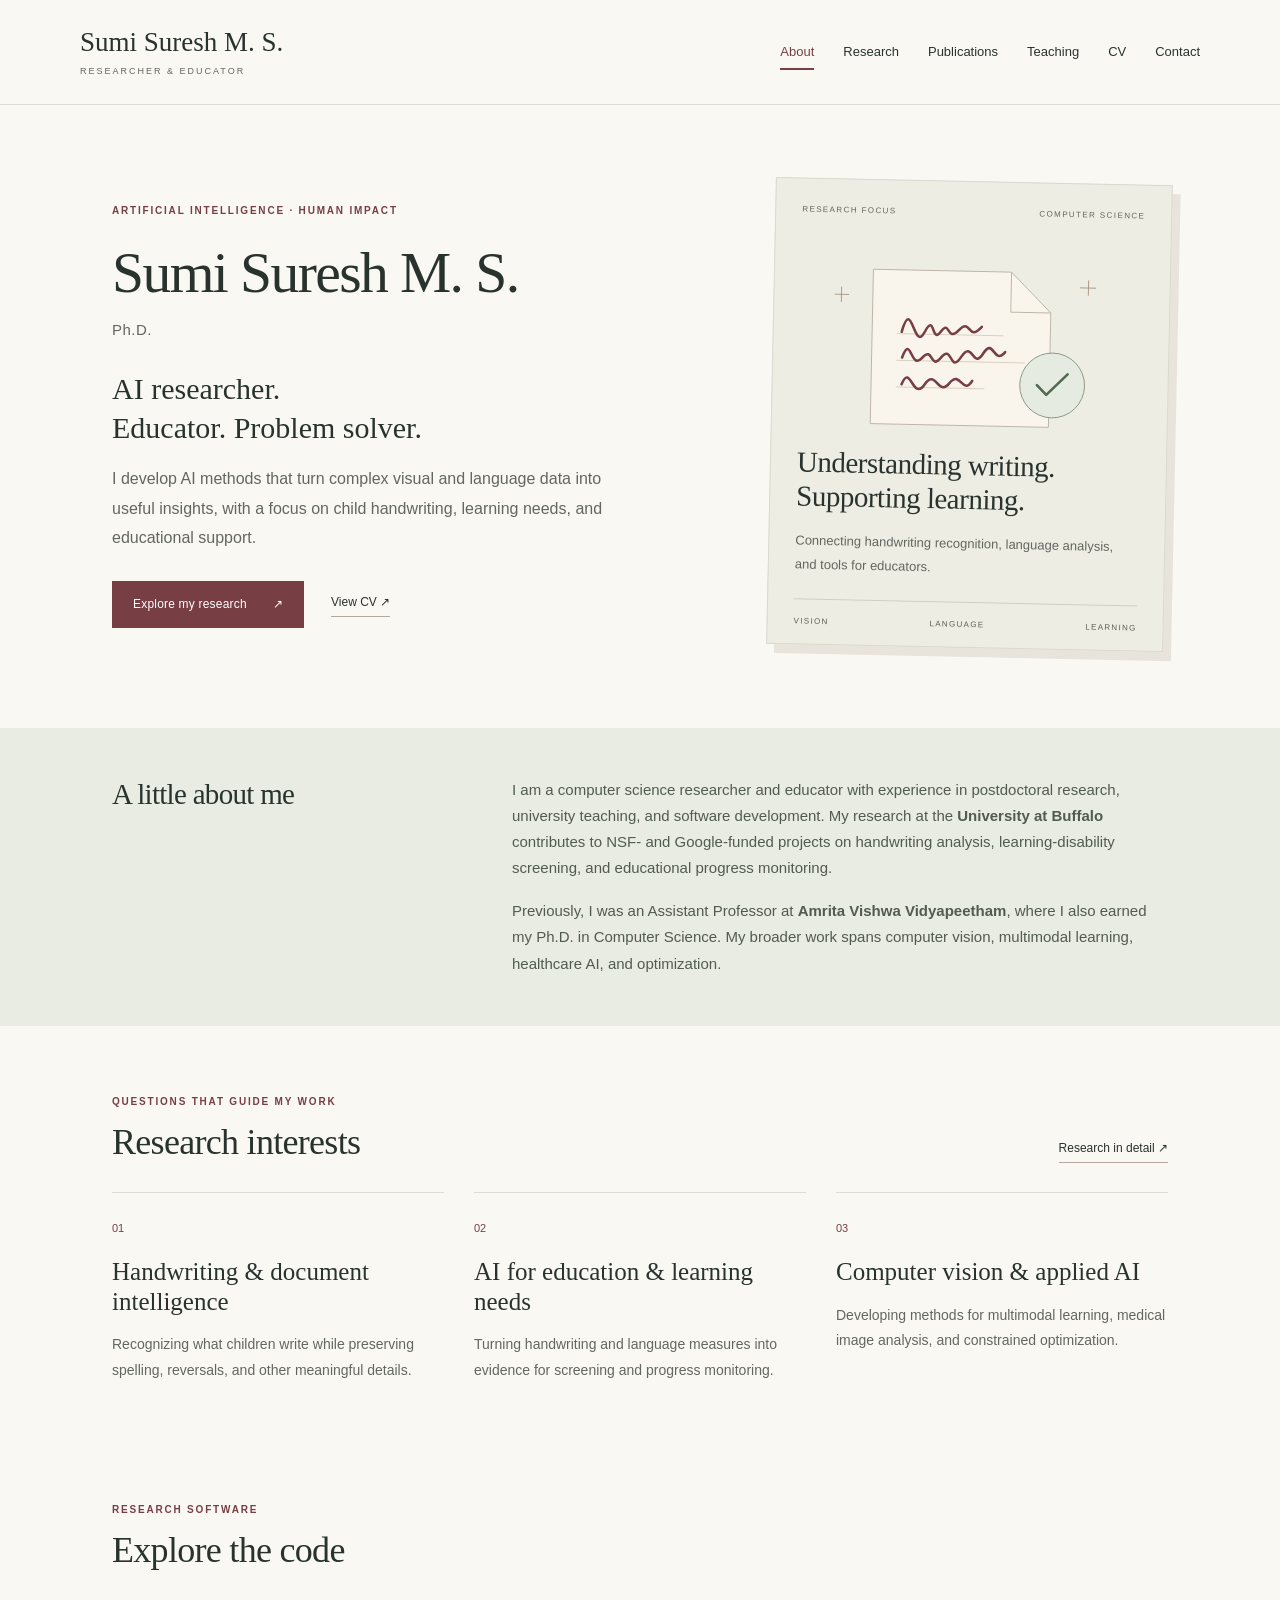
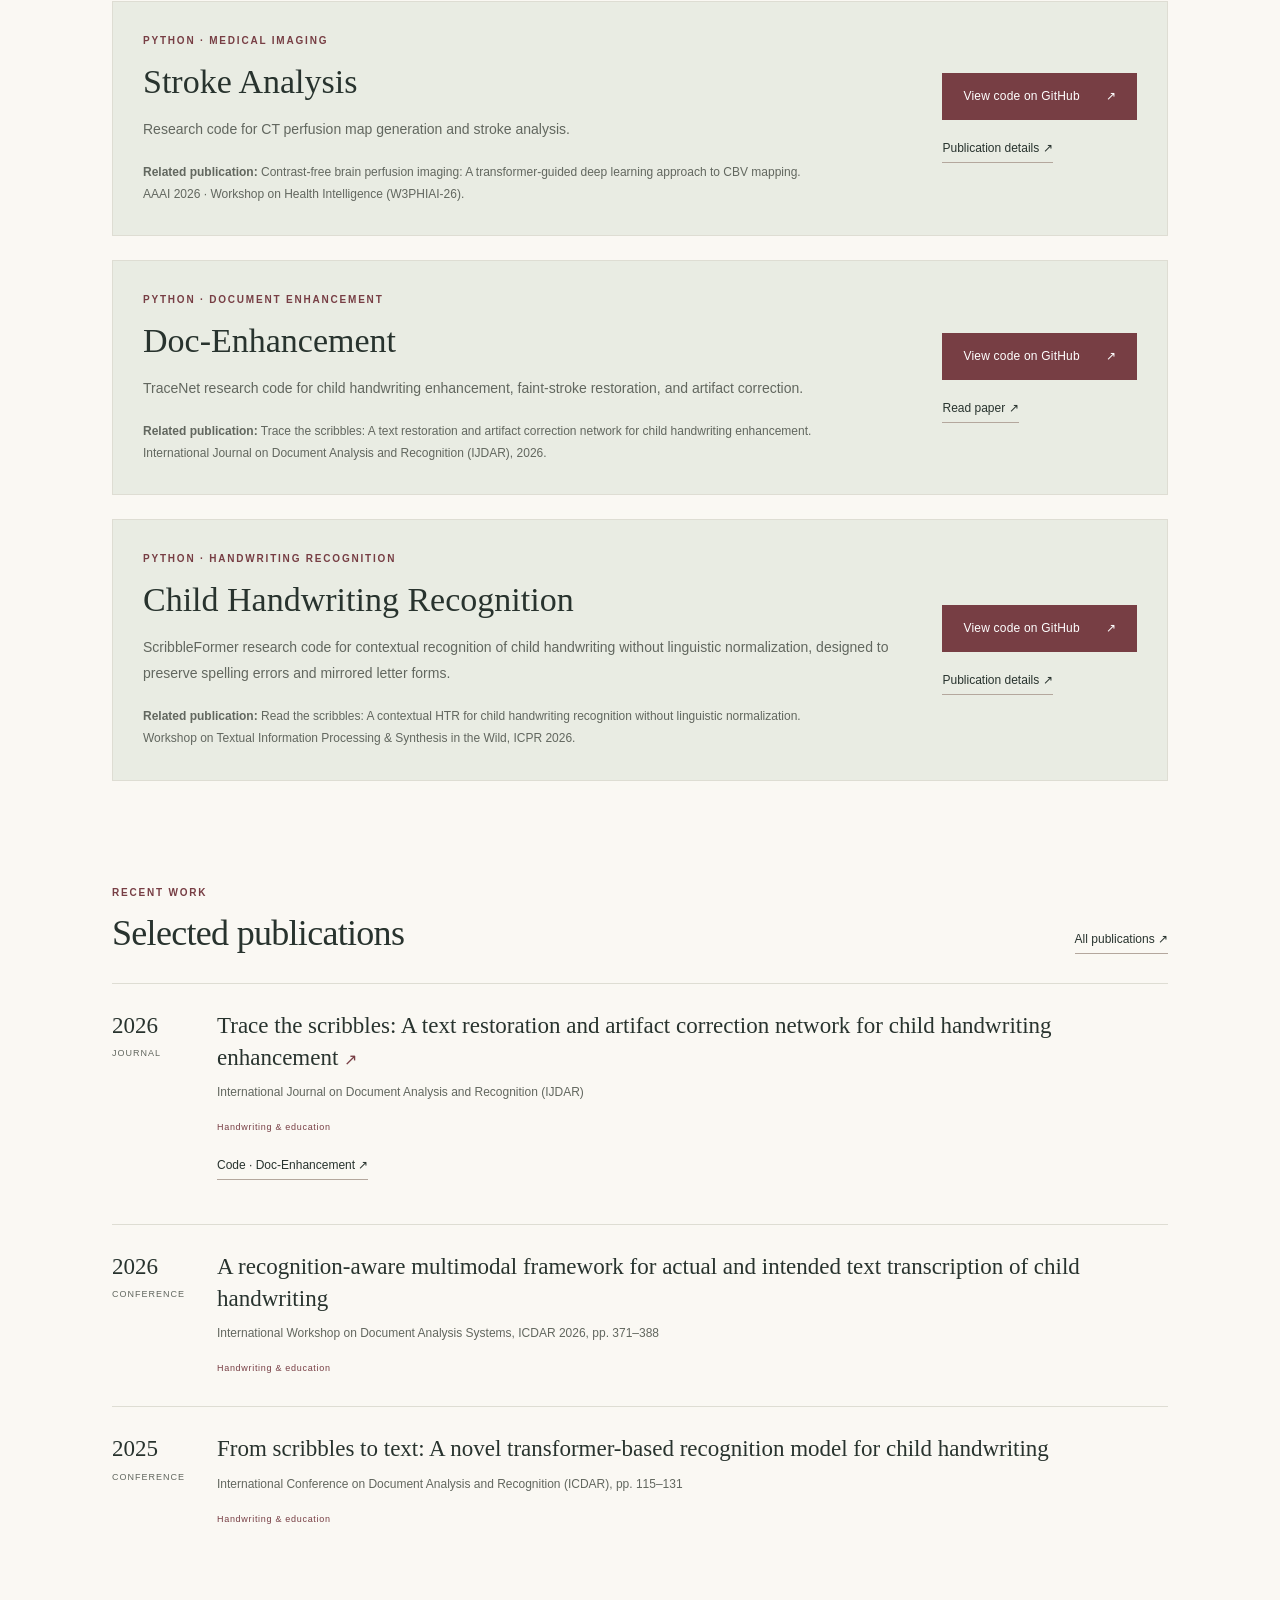
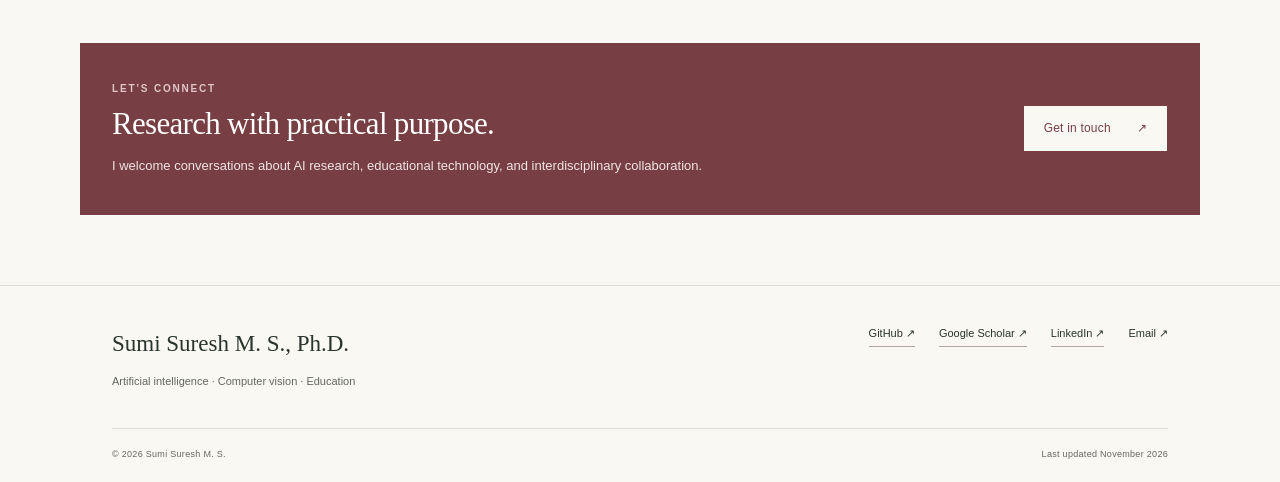
==== commit 33fd6fa8: "Add files via upload" ====
--- a/index.html
+++ b/index.html
@@ -228,32 +228,22 @@
         </div>
       </div>
 
-      <article class="code-feature">
+      <article class="code-feature" id="stroke-analysis-code" aria-labelledby="stroke-analysis-code-title">
         <div>
           <p class="eyebrow">PYTHON · MEDICAL IMAGING</p>
-          <h3>spikyUnet</h3>
-
-          <p>
-            Research code related to my work on CT perfusion map generation.
-          </p>
-
+          <h3 id="stroke-analysis-code-title"><a href="https://github.com/sumisuresh/Stroke-Analysis" target="_blank" rel="noopener noreferrer">Stroke Analysis</a></h3>
+          <p>Research code for CT perfusion map generation and stroke analysis.</p>
           <p class="code-paper">
             <strong>Related publication:</strong>
-            Contrast-free brain perfusion imaging: A transformer-guided
-            deep learning approach to CBV mapping.<br>
+            <a href="publications.html#pub-stroke-analysis">Contrast-free brain perfusion imaging: A transformer-guided deep learning approach to CBV mapping.</a><br>
             AAAI 2026 · Workshop on Health Intelligence (W3PHIAI-26).
           </p>
         </div>
-
         <div class="code-actions">
-          <a class="button"
-             href="https://github.com/sumisuresh/spikyUnet"
-             target="_blank"
-             rel="noopener noreferrer">
+          <a class="button" href="https://github.com/sumisuresh/Stroke-Analysis" target="_blank" rel="noopener noreferrer">
             View code on GitHub <span aria-hidden="true">↗</span>
           </a>
-
-          <a class="text-link" href="publications.html?q=spikyunet">
+          <a class="text-link" href="publications.html#pub-stroke-analysis">
             Publication details <span aria-hidden="true">↗</span>
           </a>
         </div>
@@ -262,11 +252,11 @@
       <article class="code-feature" id="tracenet-code" style="margin-top: 24px;" aria-labelledby="tracenet-code-title">
         <div>
           <p class="eyebrow">PYTHON · DOCUMENT ENHANCEMENT</p>
-          <h3 id="tracenet-code-title">TraceNet</h3>
-          <p>Research code for child handwriting enhancement, faint-stroke restoration, and artifact correction.</p>
+          <h3 id="tracenet-code-title"><a href="https://github.com/sumisuresh/Document-Enhancement" target="_blank" rel="noopener noreferrer">Doc-Enhancement</a></h3>
+          <p>TraceNet research code for child handwriting enhancement, faint-stroke restoration, and artifact correction.</p>
           <p class="code-paper">
             <strong>Related publication:</strong>
-            Trace the scribbles: A text restoration and artifact correction network for child handwriting enhancement.<br>
+            <a href="publications.html#pub-document-enhancement">Trace the scribbles: A text restoration and artifact correction network for child handwriting enhancement.</a><br>
             International Journal on Document Analysis and Recognition (IJDAR), 2026.
           </p>
         </div>
@@ -279,6 +269,27 @@
           </a>
         </div>
       </article>
+
+      <article class="code-feature" id="child-handwriting-recognition-code" style="margin-top: 24px;" aria-labelledby="child-handwriting-recognition-code-title">
+        <div>
+          <p class="eyebrow">PYTHON · HANDWRITING RECOGNITION</p>
+          <h3 id="child-handwriting-recognition-code-title"><a href="https://github.com/sumisuresh/Child-Handwriting-Recognition" target="_blank" rel="noopener noreferrer">Child Handwriting Recognition</a></h3>
+          <p>ScribbleFormer research code for contextual recognition of child handwriting without linguistic normalization, designed to preserve spelling errors and mirrored letter forms.</p>
+          <p class="code-paper">
+            <strong>Related publication:</strong>
+            <a href="publications.html#pub-child-handwriting-recognition">Read the scribbles: A contextual HTR for child handwriting recognition without linguistic normalization.</a><br>
+            Workshop on Textual Information Processing &amp; Synthesis in the Wild, ICPR 2026.
+          </p>
+        </div>
+        <div class="code-actions">
+          <a class="button" href="https://github.com/sumisuresh/Child-Handwriting-Recognition" target="_blank" rel="noopener noreferrer">
+            View code on GitHub <span aria-hidden="true">↗</span>
+          </a>
+          <a class="text-link" href="publications.html#pub-child-handwriting-recognition">
+            Publication details <span aria-hidden="true">↗</span>
+          </a>
+        </div>
+      </article>
     </section>
 
     <!-- Selected publications -->
@@ -294,9 +305,9 @@
         </a>
       </div>
 
-      <article class="publication"
+      <article id="pub-document-enhancement" class="publication"
                data-kind="Journal"
-               data-search="tracenet journal 2026 trace the scribbles: a text restoration and artifact correction network for child handwriting enhancement m. s. s. suresh, s. s. rangasrinivasan, a. olszewski, et al. international journal on document analysis and recognition (ijdar) 10.1007/s10032-026-00618-1 handwriting &amp; education">
+               data-search="document enhancement doc-enhancement tracenet tracenet journal 2026 trace the scribbles: a text restoration and artifact correction network for child handwriting enhancement m. s. s. suresh, s. s. rangasrinivasan, a. olszewski, et al. international journal on document analysis and recognition (ijdar) 10.1007/s10032-026-00618-1 handwriting &amp; education">
         <div class="pub-year">
           2026
           <span>Journal</span>
@@ -318,7 +329,8 @@
           </p>
 
           <span class="area-label">Handwriting &amp; education</span>
-          <p class="pub-links"><a class="text-link" href="https://github.com/sumisuresh/Document-Enhancement" target="_blank" rel="noopener noreferrer">Code on GitHub <span aria-hidden="true">↗</span></a></p>
+          <p class="pub-links"><a class="text-link" href="https://github.com/sumisuresh/Document-Enhancement" target="_blank" rel="noopener noreferrer">Code · Doc-Enhancement <span aria-hidden="true">↗</span></a></p>
+          
         </div>
       </article>
 
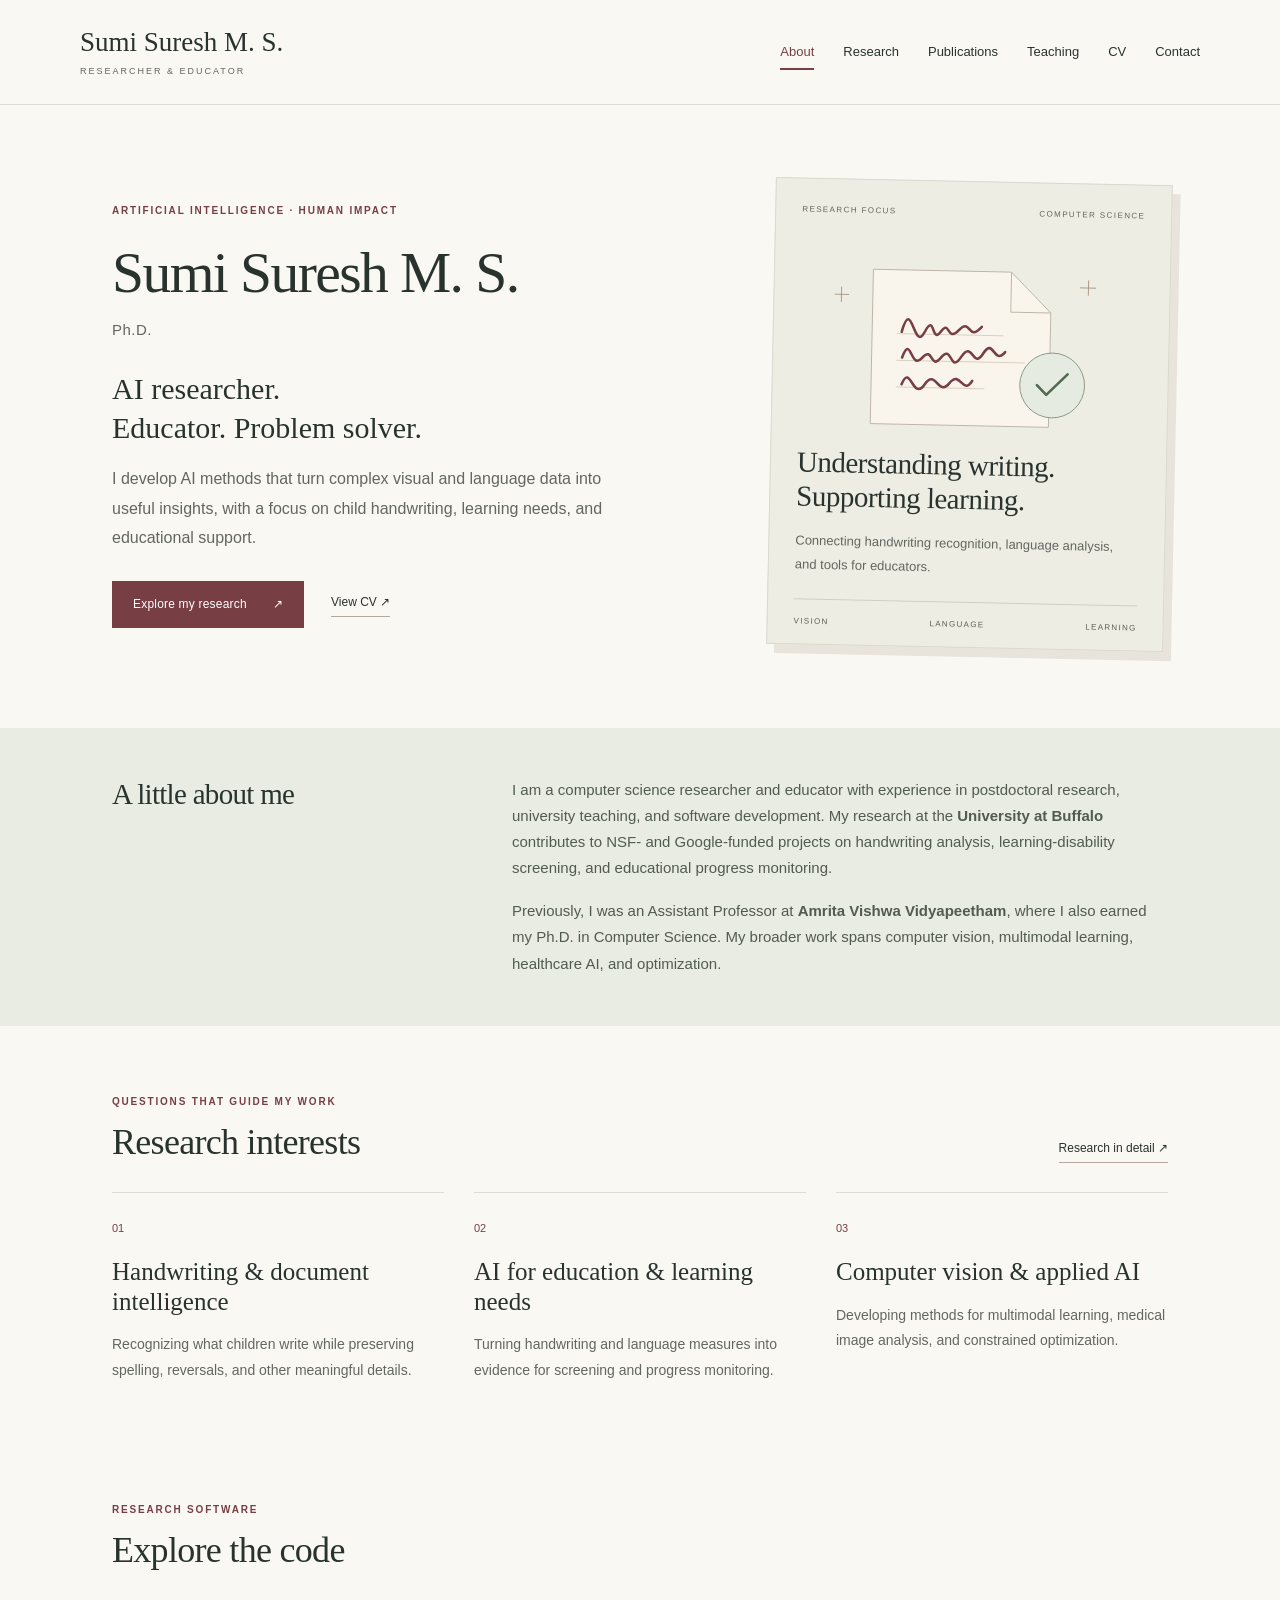
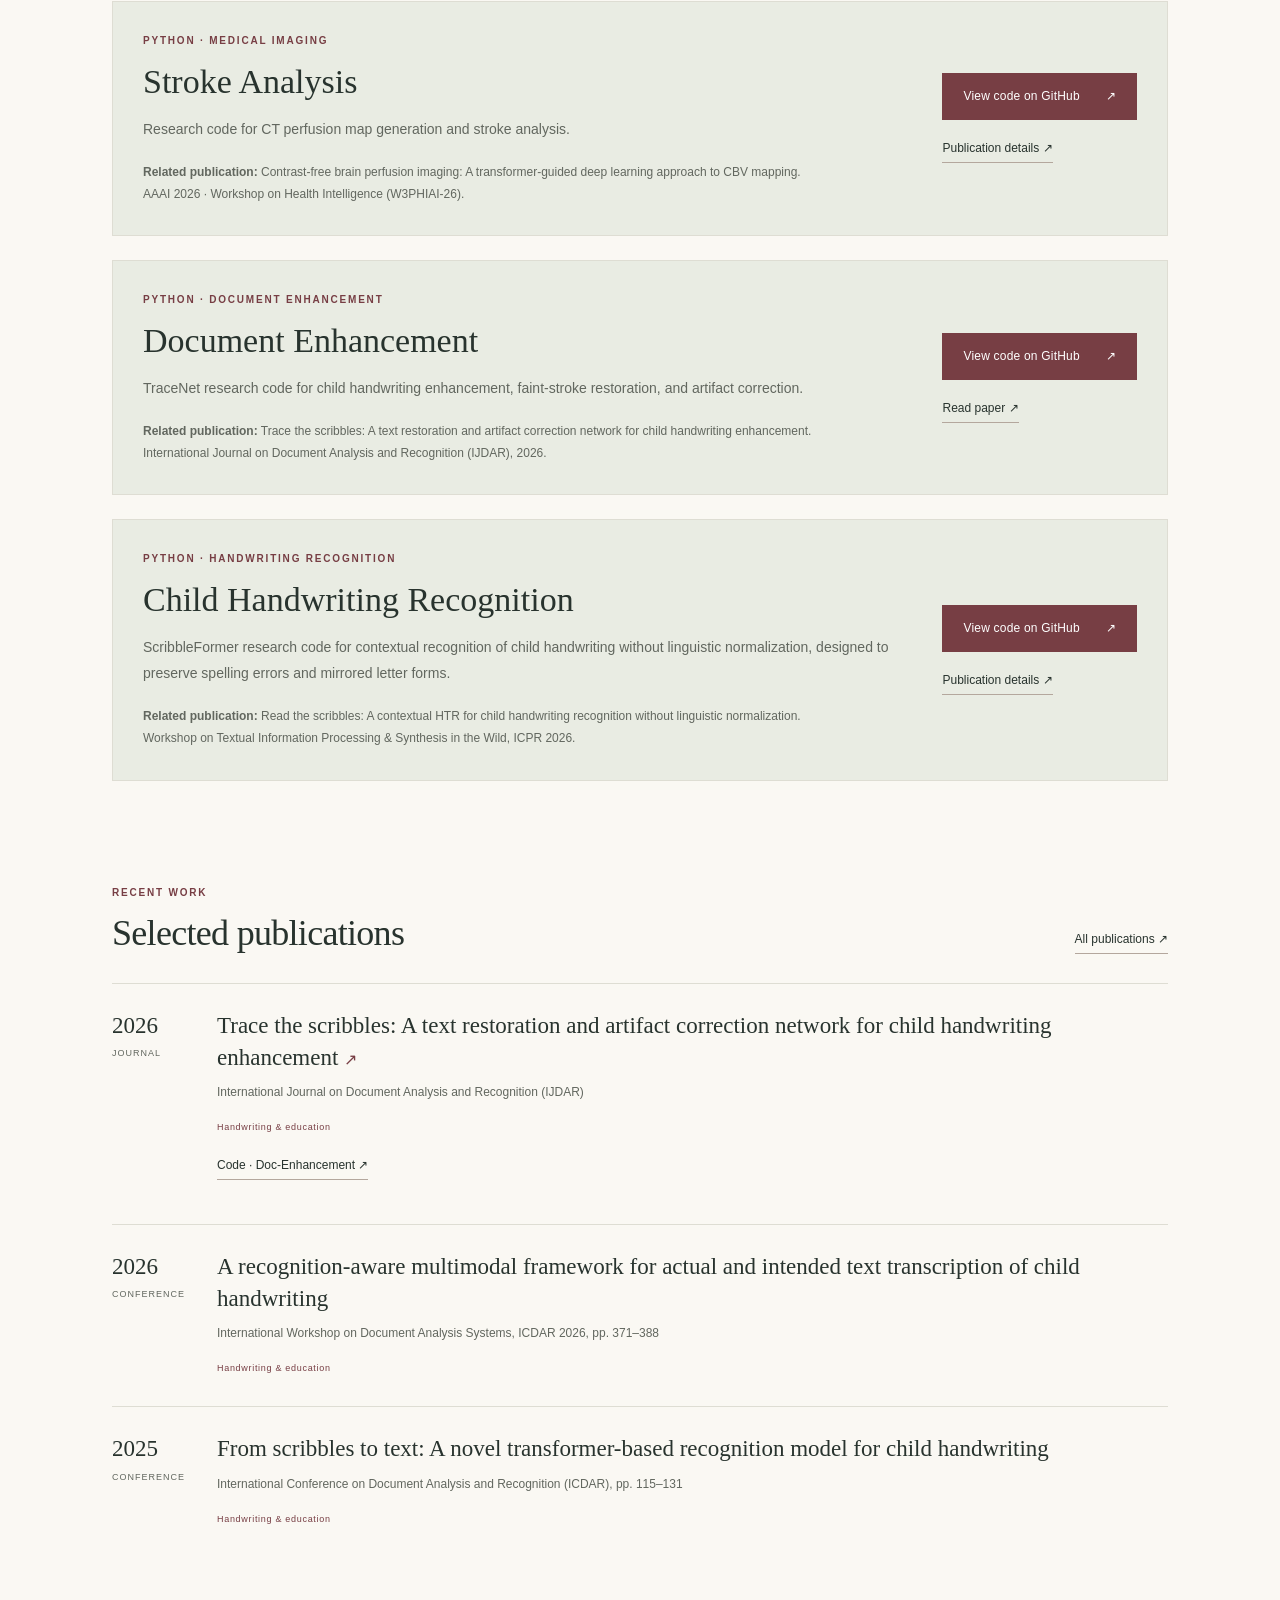
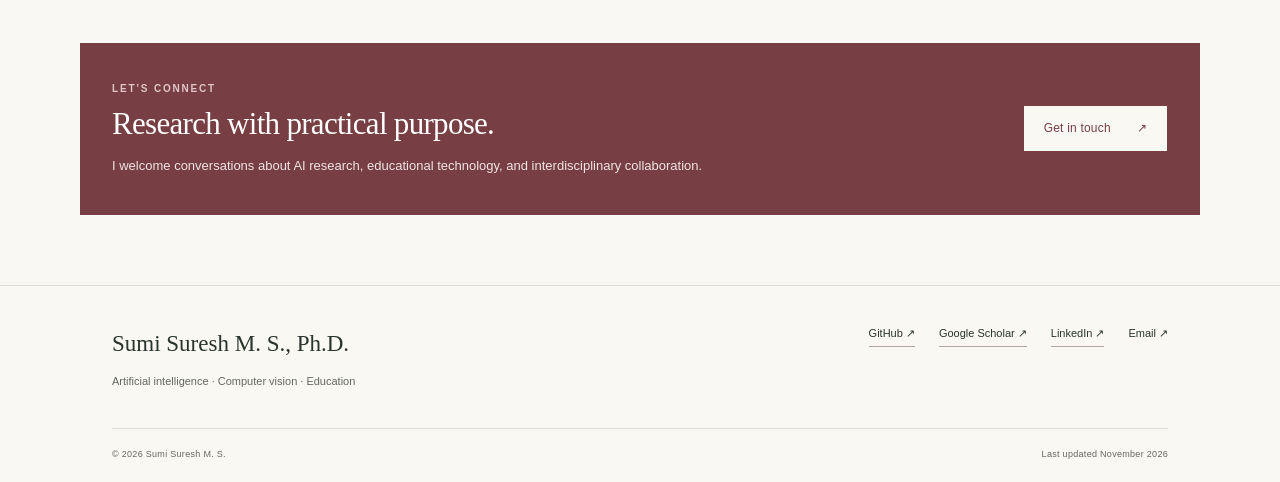
==== commit 42022567: "Update index.html" ====
--- a/index.html
+++ b/index.html
@@ -252,7 +252,7 @@
       <article class="code-feature" id="tracenet-code" style="margin-top: 24px;" aria-labelledby="tracenet-code-title">
         <div>
           <p class="eyebrow">PYTHON · DOCUMENT ENHANCEMENT</p>
-          <h3 id="tracenet-code-title"><a href="https://github.com/sumisuresh/Document-Enhancement" target="_blank" rel="noopener noreferrer">Doc-Enhancement</a></h3>
+          <h3 id="tracenet-code-title"><a href="https://github.com/sumisuresh/Document-Enhancement" target="_blank" rel="noopener noreferrer">Document Enhancement</a></h3>
           <p>TraceNet research code for child handwriting enhancement, faint-stroke restoration, and artifact correction.</p>
           <p class="code-paper">
             <strong>Related publication:</strong>
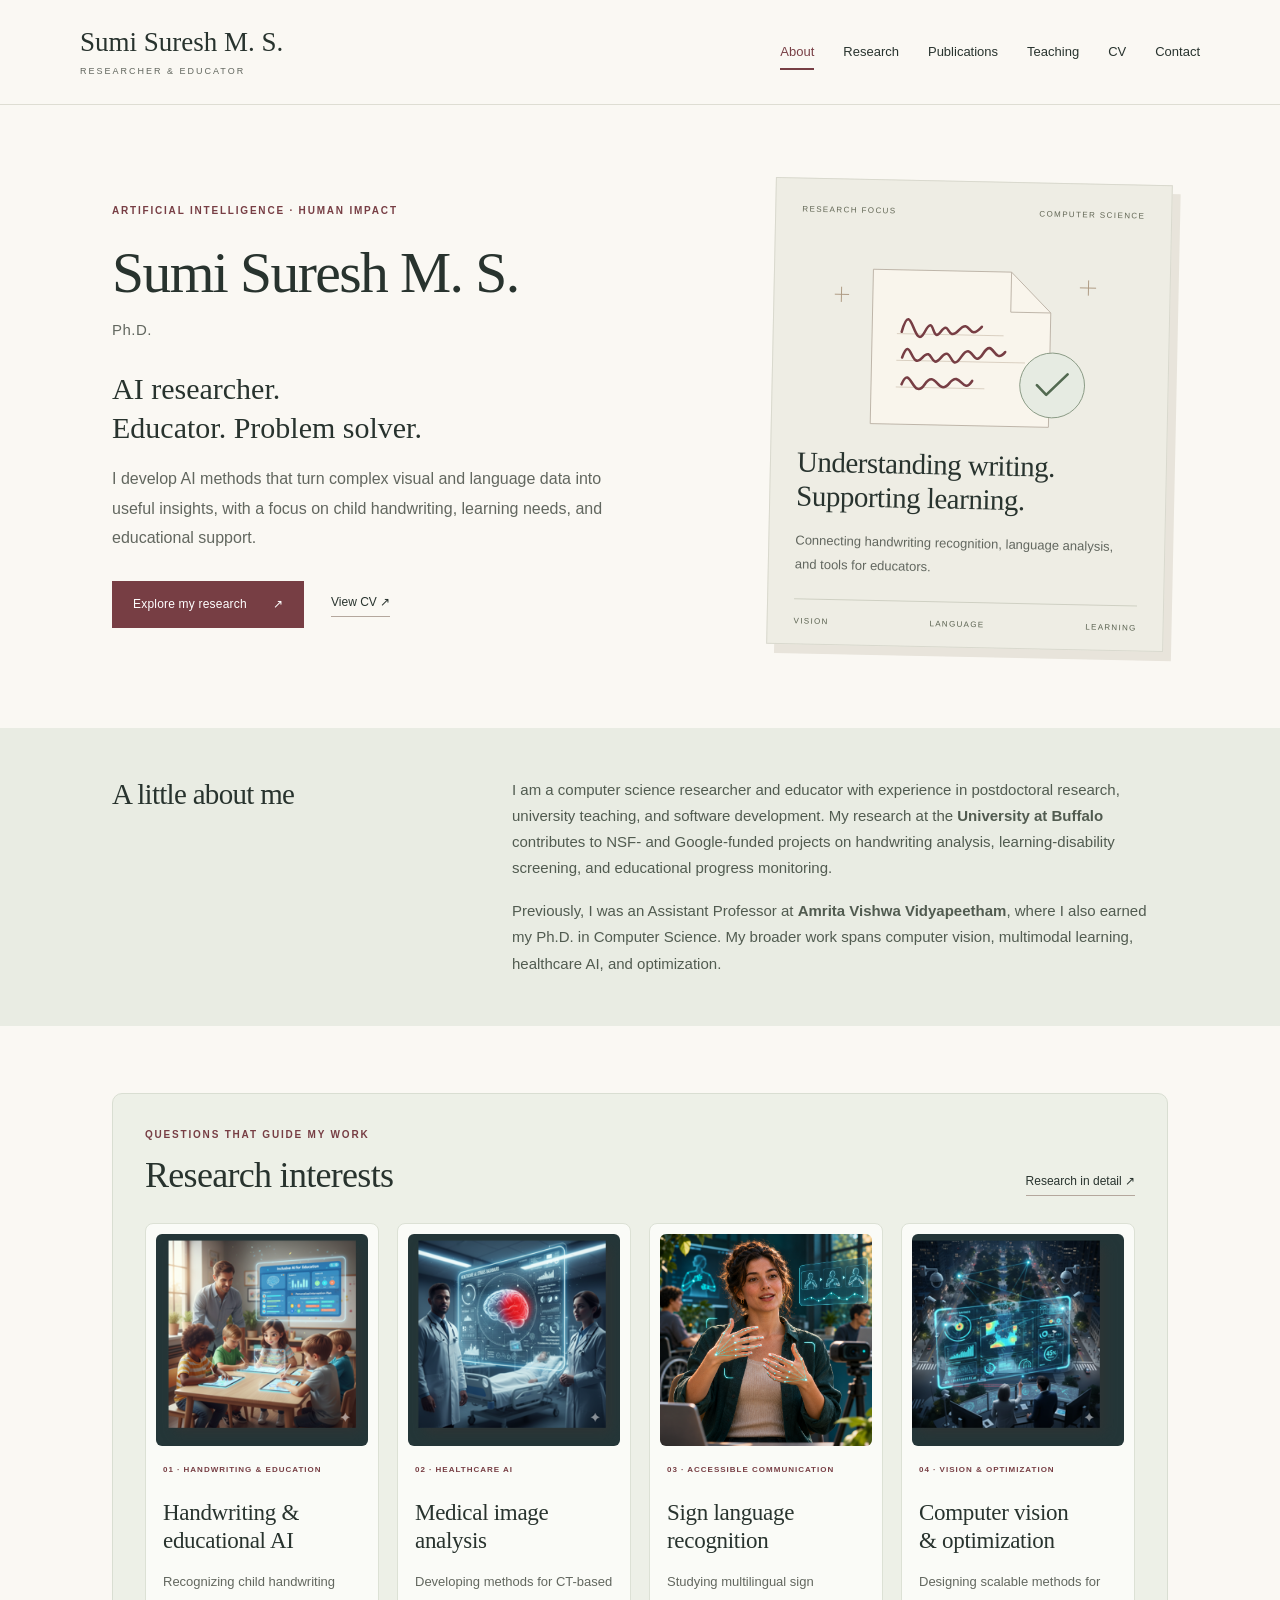
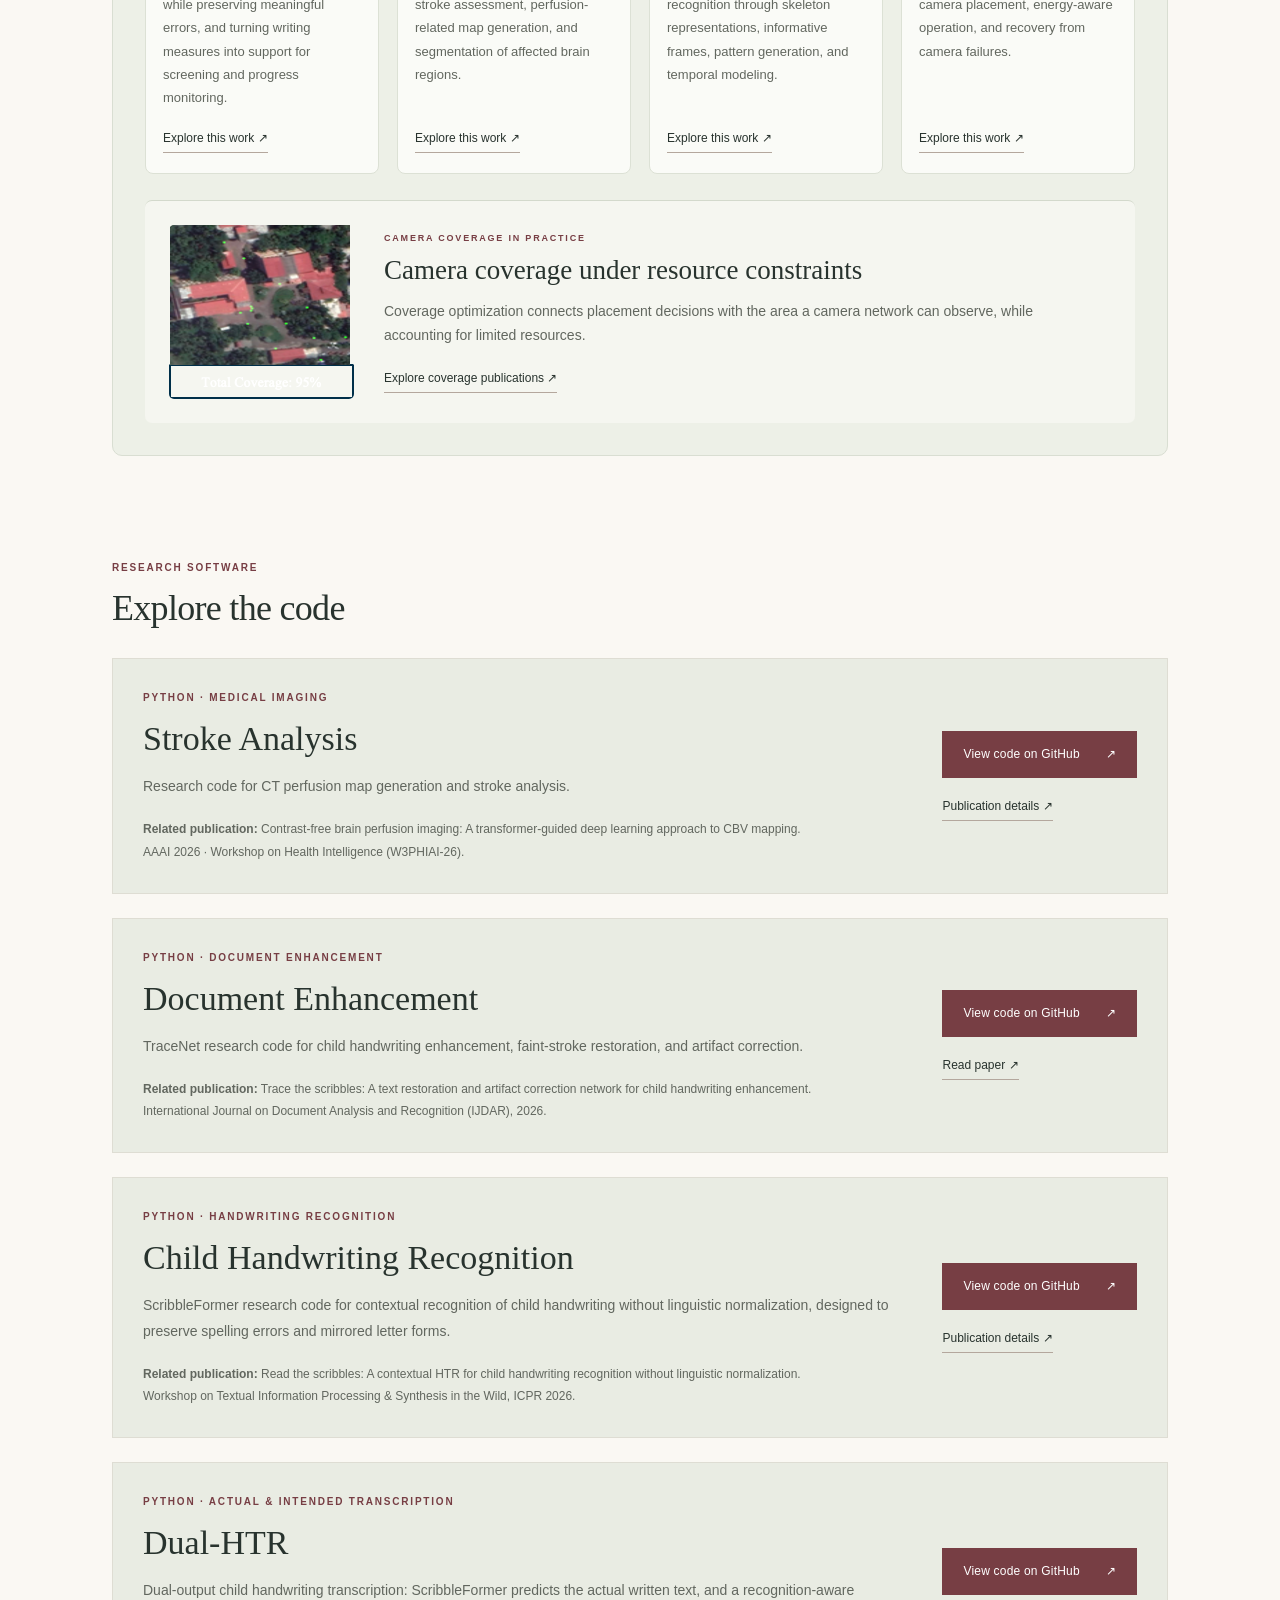
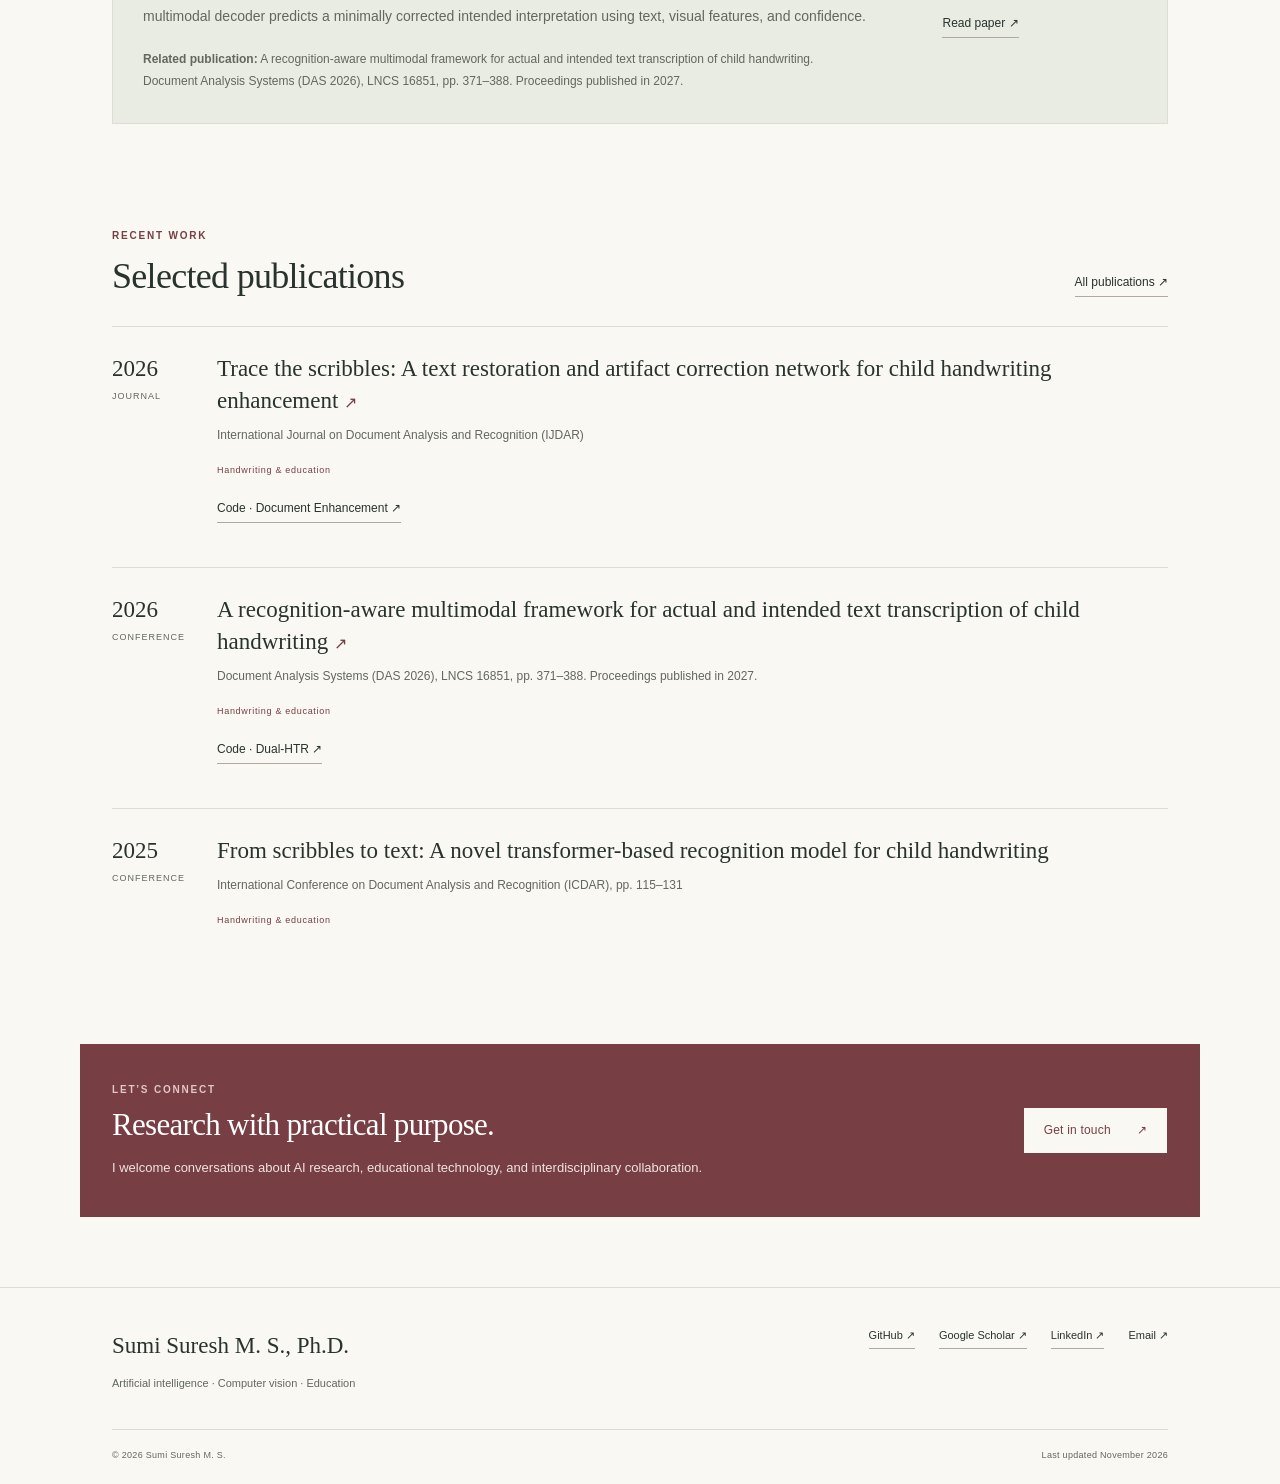
==== commit 0cae3cef: "Add files via upload" ====
--- a/index.html
+++ b/index.html
@@ -12,7 +12,7 @@
   <meta name="theme-color" content="#773e44">
 
   <link rel="icon" href="assets/favicon.svg" type="image/svg+xml">
-  <link rel="stylesheet" href="assets/site.css?v=photo3">
+  <link rel="stylesheet" href="assets/site.css?v=research-visuals-1">
   <script src="assets/site.js" defer></script>
 </head>
 
@@ -177,45 +177,62 @@
     </section>
 
     <!-- Research interests -->
-    <section class="wrap section">
-      <div class="section-heading">
-        <div>
-          <p class="eyebrow">QUESTIONS THAT GUIDE MY WORK</p>
-          <h2>Research interests</h2>
-        </div>
-
-        <a class="text-link" href="research.html">
-          Research in detail <span aria-hidden="true">↗</span>
-        </a>
-      </div>
-
-      <div class="interest-grid">
-        <article>
-          <span class="number">01</span>
-          <h3>Handwriting &amp; document intelligence</h3>
-          <p>
-            Recognizing what children write while preserving spelling,
-            reversals, and other meaningful details.
-          </p>
-        </article>
-
-        <article>
-          <span class="number">02</span>
-          <h3>AI for education &amp; learning needs</h3>
-          <p>
-            Turning handwriting and language measures into evidence
-            for screening and progress monitoring.
-          </p>
-        </article>
-
-        <article>
-          <span class="number">03</span>
-          <h3>Computer vision &amp; applied AI</h3>
-          <p>
-            Developing methods for multimodal learning,
-            medical image analysis, and constrained optimization.
-          </p>
-        </article>
+    <section id="research-interests" class="wrap section" aria-labelledby="research-interests-title">
+      <div class="research-interest-panel">
+        <div class="section-heading">
+          <div>
+            <p class="eyebrow">QUESTIONS THAT GUIDE MY WORK</p>
+            <h2 id="research-interests-title">Research interests</h2>
+          </div>
+          <a class="text-link" href="research.html">Research in detail <span aria-hidden="true">↗</span></a>
+        </div>
+        <div class="research-visual-grid">
+          <article class="interest-card">
+            <div class="interest-thumb research-scene scene-education" role="img" aria-label="Concept illustration of AI-supported learning in a classroom"></div>
+            <div class="interest-card-copy">
+              <p class="eyebrow">01 · HANDWRITING &amp; EDUCATION</p>
+              <h3>Handwriting &amp;<br>educational AI</h3>
+              <p>Recognizing child handwriting while preserving meaningful errors, and turning writing measures into support for screening and progress monitoring.</p>
+              <a class="text-link" href="research.html#child-handwriting">Explore this work <span aria-hidden="true">↗</span></a>
+            </div>
+          </article>
+          <article class="interest-card">
+            <div class="interest-thumb research-scene scene-healthcare" role="img" aria-label="Concept illustration of AI-assisted brain imaging research"></div>
+            <div class="interest-card-copy">
+              <p class="eyebrow">02 · HEALTHCARE AI</p>
+              <h3>Medical image<br>analysis</h3>
+              <p>Developing methods for CT-based stroke assessment, perfusion-related map generation, and segmentation of affected brain regions.</p>
+              <a class="text-link" href="research.html#healthcare-ai">Explore this work <span aria-hidden="true">↗</span></a>
+            </div>
+          </article>
+          <article class="interest-card">
+            <div class="interest-thumb"><img src="assets/sign-language-recognition.png" width="1024" height="1024" loading="lazy" decoding="async" alt="Concept illustration of a signer with visual hand-landmark recognition overlays"></div>
+            <div class="interest-card-copy">
+              <p class="eyebrow">03 · ACCESSIBLE COMMUNICATION</p>
+              <h3>Sign language<br>recognition</h3>
+              <p>Studying multilingual sign recognition through skeleton representations, informative frames, pattern generation, and temporal modeling.</p>
+              <a class="text-link" href="research.html#sign-language">Explore this work <span aria-hidden="true">↗</span></a>
+            </div>
+          </article>
+          <article class="interest-card">
+            <div class="interest-thumb research-scene scene-vision" role="img" aria-label="Concept illustration of computer vision and camera networks in an urban setting"></div>
+            <div class="interest-card-copy">
+              <p class="eyebrow">04 · VISION &amp; OPTIMIZATION</p>
+              <h3>Computer vision<br>&amp; optimization</h3>
+              <p>Designing scalable methods for camera placement, energy-aware operation, and recovery from camera failures.</p>
+              <a class="text-link" href="research.html#camera-coverage">Explore this work <span aria-hidden="true">↗</span></a>
+            </div>
+          </article>
+        </div>
+        <figure class="coverage-example">
+          <a class="coverage-image-link" href="research.html#camera-coverage" aria-label="Read about camera coverage research"><img src="assets/camera-coverage-example.png" width="185" height="174" loading="lazy" decoding="async" alt="Aerial camera-coverage example supplied by Sumi Suresh, showing a total coverage label of 95 percent"></a>
+          <figcaption>
+            <p class="eyebrow">CAMERA COVERAGE IN PRACTICE</p>
+            <h3>Camera coverage under resource constraints</h3>
+            <p>Coverage optimization connects placement decisions with the area a camera network can observe, while accounting for limited resources.</p>
+            <a class="text-link" href="publications.html?q=coverage">Explore coverage publications <span aria-hidden="true">↗</span></a>
+          </figcaption>
+        </figure>
       </div>
     </section>
 
@@ -288,6 +305,18 @@
           <a class="text-link" href="publications.html#pub-child-handwriting-recognition">
             Publication details <span aria-hidden="true">↗</span>
           </a>
+        </div>
+      </article>
+      <article class="code-feature" id="dual-htr-code" style="margin-top: 24px;" aria-labelledby="dual-htr-code-title">
+        <div>
+          <p class="eyebrow">PYTHON · ACTUAL &amp; INTENDED TRANSCRIPTION</p>
+          <h3 id="dual-htr-code-title"><a href="https://github.com/sumisuresh/Dual-HTR" target="_blank" rel="noopener noreferrer">Dual-HTR</a></h3>
+          <p>Dual-output child handwriting transcription: ScribbleFormer predicts the actual written text, and a recognition-aware multimodal decoder predicts a minimally corrected intended interpretation using text, visual features, and confidence.</p>
+          <p class="code-paper"><strong>Related publication:</strong> <a href="publications.html#pub-dual-htr">A recognition-aware multimodal framework for actual and intended text transcription of child handwriting.</a><br>Document Analysis Systems (DAS 2026), LNCS 16851, pp. 371–388. Proceedings published in 2027.</p>
+        </div>
+        <div class="code-actions">
+          <a class="button" href="https://github.com/sumisuresh/Dual-HTR" target="_blank" rel="noopener noreferrer">View code on GitHub <span aria-hidden="true">↗</span></a>
+          <a class="text-link" href="https://doi.org/10.1007/978-3-032-36207-0_22" target="_blank" rel="noopener noreferrer">Read paper <span aria-hidden="true">↗</span></a>
         </div>
       </article>
     </section>
@@ -329,31 +358,27 @@
           </p>
 
           <span class="area-label">Handwriting &amp; education</span>
-          <p class="pub-links"><a class="text-link" href="https://github.com/sumisuresh/Document-Enhancement" target="_blank" rel="noopener noreferrer">Code · Doc-Enhancement <span aria-hidden="true">↗</span></a></p>
+          <p class="pub-links"><a class="text-link" href="https://github.com/sumisuresh/Document-Enhancement" target="_blank" rel="noopener noreferrer">Code · Document Enhancement <span aria-hidden="true">↗</span></a></p>
           
         </div>
       </article>
 
-      <article class="publication"
+      <article id="pub-dual-htr" class="publication"
                data-kind="Conference"
-               data-search="conference 2026 a recognition-aware multimodal framework for actual and intended text transcription of child handwriting m. s. s. suresh, s. rangasrinivasan, a. olszewski, s. setlur, and v. govindaraju international workshop on document analysis systems, icdar 2026, pp. 371–388 handwriting &amp; education">
+               data-search="dual-htr actual intended dual output 2027 10.1007/978-3-032-36207-0_22 conference 2026 a recognition-aware multimodal framework for actual and intended text transcription of child handwriting m. s. s. suresh, s. rangasrinivasan, a. olszewski, s. setlur, and v. govindaraju international workshop on document analysis systems, icdar 2026, pp. 371–388 handwriting &amp; education">
         <div class="pub-year">
           2026
           <span>Conference</span>
         </div>
 
         <div>
-          <h3>
-            A recognition-aware multimodal framework for actual and
-            intended text transcription of child handwriting
-          </h3>
-
-          <p class="venue">
-            International Workshop on Document Analysis Systems,
-            ICDAR 2026, pp. 371–388
-          </p>
+          <h3><a href="https://doi.org/10.1007/978-3-032-36207-0_22" target="_blank" rel="noopener noreferrer">A recognition-aware multimodal framework for actual and
+            intended text transcription of child handwriting <span aria-hidden="true">↗</span></a></h3>
+
+          <p class="venue">Document Analysis Systems (DAS 2026), LNCS 16851, pp. 371–388. Proceedings published in 2027.</p>
 
           <span class="area-label">Handwriting &amp; education</span>
+          <p class="pub-links"><a class="text-link" href="https://github.com/sumisuresh/Dual-HTR" target="_blank" rel="noopener noreferrer">Code · Dual-HTR <span aria-hidden="true">↗</span></a></p>
         </div>
       </article>
 
--- a/assets/site.css
+++ b/assets/site.css
@@ -1333,3 +1333,143 @@
     break-inside: avoid;
   }
 }
+/* Research visuals: scoped to keep the established introduction and typography. */
+.research-interest-panel {
+  background: #edf0e7;
+  border: 1px solid #d9ded2;
+  border-radius: 10px;
+  padding: 32px;
+}
+.research-interest-panel .section-heading { margin-bottom: 27px; }
+.research-visual-grid {
+  display: grid;
+  grid-template-columns: repeat(4, minmax(0, 1fr));
+  gap: 18px;
+}
+.interest-card {
+  display: flex;
+  flex-direction: column;
+  min-width: 0;
+  padding: 10px 10px 20px;
+  background: #fafbf7;
+  border: 1px solid #dce1d5;
+  border-radius: 8px;
+  transition: transform .2s ease, box-shadow .2s ease;
+}
+.interest-card:hover {
+  transform: translateY(-3px);
+  box-shadow: 0 8px 20px #28332e0d;
+}
+.interest-thumb {
+  width: 100%;
+  aspect-ratio: 1;
+  overflow: hidden;
+  border-radius: 6px;
+  background-color: #243638;
+}
+.interest-thumb img {
+  display: block;
+  width: 100%;
+  height: 100%;
+  object-fit: cover;
+}
+.research-scene {
+  background-image: url('research-scenes.png');
+  background-repeat: no-repeat;
+  background-size: 340% auto;
+}
+.scene-education { background-position: left center; }
+.scene-healthcare { background-position: center center; }
+.scene-vision { background-position: right center; }
+.interest-card-copy {
+  display: flex;
+  flex-direction: column;
+  flex: 1;
+  padding: 18px 7px 0;
+}
+.interest-card .eyebrow {
+  font-size: 8px;
+  letter-spacing: 1px;
+  line-height: 1.6;
+  min-height: 26px;
+  margin-bottom: 9px;
+}
+.interest-card h3 {
+  font-size: 23px;
+  letter-spacing: -.3px;
+  line-height: 1.2;
+  margin-bottom: 15px;
+}
+.interest-card-copy > p:not(.eyebrow) {
+  font-size: 13px;
+  line-height: 1.8;
+  color: var(--muted);
+  margin-bottom: 18px;
+}
+.interest-card .text-link { margin-top: auto; font-size: 12px; align-self: flex-start; }
+.coverage-example {
+  display: grid;
+  grid-template-columns: 185px 1fr;
+  gap: 30px;
+  align-items: center;
+  margin: 26px 0 0;
+  padding: 24px;
+  border-top: 1px solid #d3d9cc;
+  background: #f5f6f0;
+  border-radius: 7px;
+}
+.coverage-image-link { display: block; border-radius: 5px; overflow: hidden; }
+.coverage-example img { display: block; width: 185px; max-width: 100%; height: auto; }
+.coverage-example .eyebrow { font-size: 9px; margin-bottom: 9px; }
+.coverage-example h3 { font-size: 27px; margin-bottom: 12px; }
+.coverage-example figcaption > p:not(.eyebrow) { font-size: 14px; color: var(--muted); max-width: 650px; }
+.coverage-example .text-link { font-size: 12px; }
+.sign-language-project { display: grid; grid-template-columns: minmax(0, 1fr) 210px; gap: 30px; }
+.sign-language-figure { margin: 5px 0 0; }
+.sign-language-figure img { display: block; width: 100%; height: auto; border-radius: 8px; }
+.sign-language-figure figcaption { font-size: 10px; line-height: 1.6; color: var(--muted); margin-top: 9px; }
+.research-paper-links { padding-left: 19px; margin: 0 0 22px; }
+.research-paper-links li { padding-left: 3px; margin-bottom: 10px; font-size: 14px; line-height: 1.65; }
+.research-paper-links a { text-decoration: underline; text-decoration-color: #b7bcae; text-underline-offset: 4px; }
+.research-paper-links a:hover, .context-links a:hover { color: var(--accent); }
+.project .research-link-label { font-size: 11px; font-weight: 600; margin: 22px 0 12px; color: var(--ink); }
+.context-links { display: flex; flex-wrap: wrap; gap: 9px 23px; }
+.context-links a { font-size: 12px; color: var(--muted); border-bottom: 1px solid var(--line); }
+.additional-research .quiet-panel { max-width: 820px; }
+.project[id], .publication[id] { scroll-margin-top: 28px; }
+@media (max-width: 1050px) {
+  .research-visual-grid { grid-template-columns: repeat(2, minmax(0, 1fr)); gap: 22px; }
+  .interest-card { display: grid; grid-template-columns: 125px minmax(0, 1fr); padding: 14px; gap: 17px; align-items: start; }
+  .interest-card-copy { padding: 0; height: 100%; }
+  .interest-card h3 { font-size: 23px; }
+  .interest-card .eyebrow { min-height: 0; }
+  .interest-card-copy > p:not(.eyebrow) { font-size: 12px; }
+  .sign-language-project { grid-template-columns: minmax(0, 1fr) 175px; gap: 25px; }
+}
+@media (max-width: 780px) {
+  .research-interest-panel { padding: 25px 20px; }
+  .research-visual-grid { gap: 18px; }
+  .interest-card { display: flex; padding: 10px 10px 20px; gap: 0; }
+  .interest-card-copy { padding: 18px 7px 0; }
+  .interest-card h3 { font-size: 25px; }
+  .interest-card-copy > p:not(.eyebrow) { font-size: 13px; }
+  .coverage-example { gap: 22px; padding: 20px; grid-template-columns: 150px minmax(0, 1fr); }
+  .coverage-example h3 { font-size: 25px; }
+  .coverage-example figcaption > p:not(.eyebrow) { font-size: 13px; }
+  .sign-language-project { grid-template-columns: minmax(0, 1fr) 175px; }
+}
+@media (max-width: 560px) {
+  .research-visual-grid { grid-template-columns: minmax(0, 1fr); }
+  .research-interest-panel { padding: 24px 18px; }
+  .interest-card { padding: 13px; }
+  .interest-thumb { width: 100%; aspect-ratio: 1; }
+  .interest-card-copy { padding: 19px 7px 8px; }
+  .interest-card h3 { font-size: 28px; }
+  .coverage-example { grid-template-columns: minmax(0, 1fr); padding: 22px 18px; }
+  .coverage-image-link { justify-self: center; }
+  .sign-language-project { grid-template-columns: minmax(0, 1fr); }
+  .sign-language-figure { max-width: 260px; }
+}
+@media (prefers-reduced-motion: reduce) {
+  .interest-card:hover { transform: none; }
+}
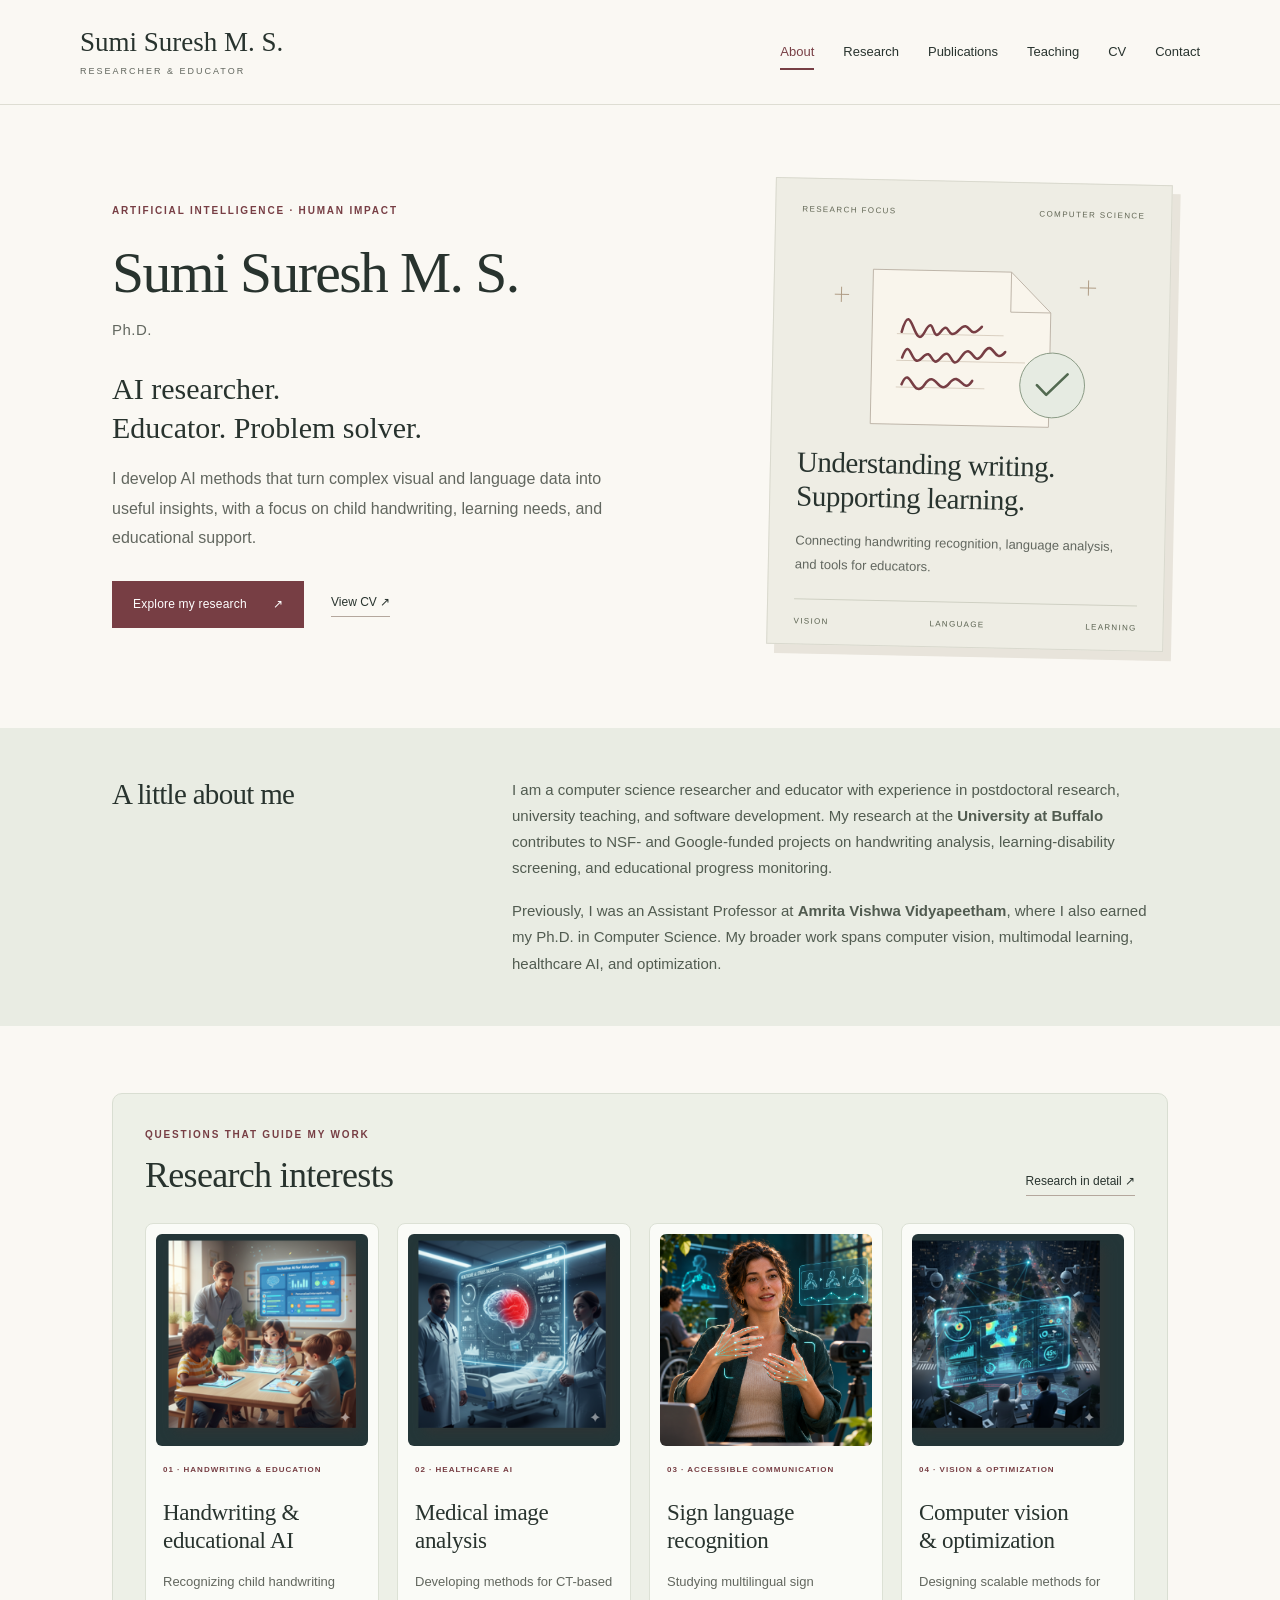
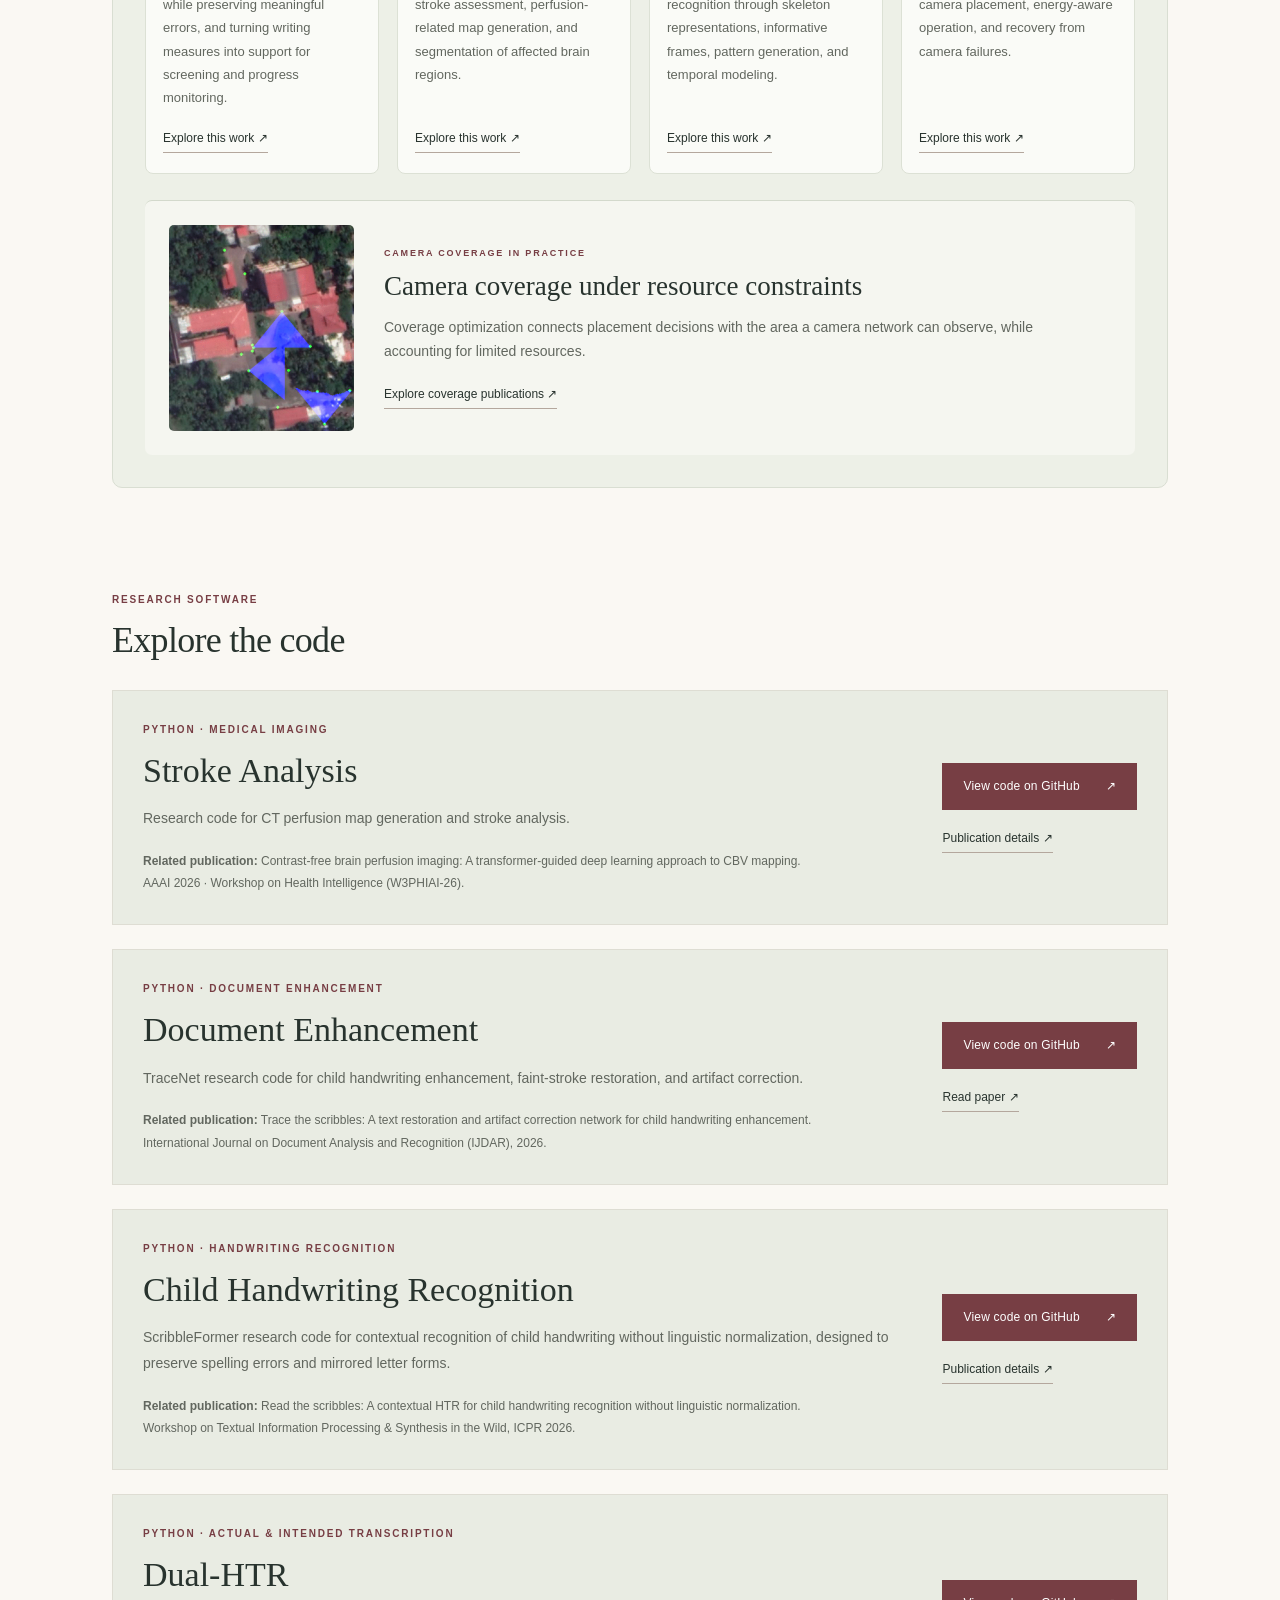
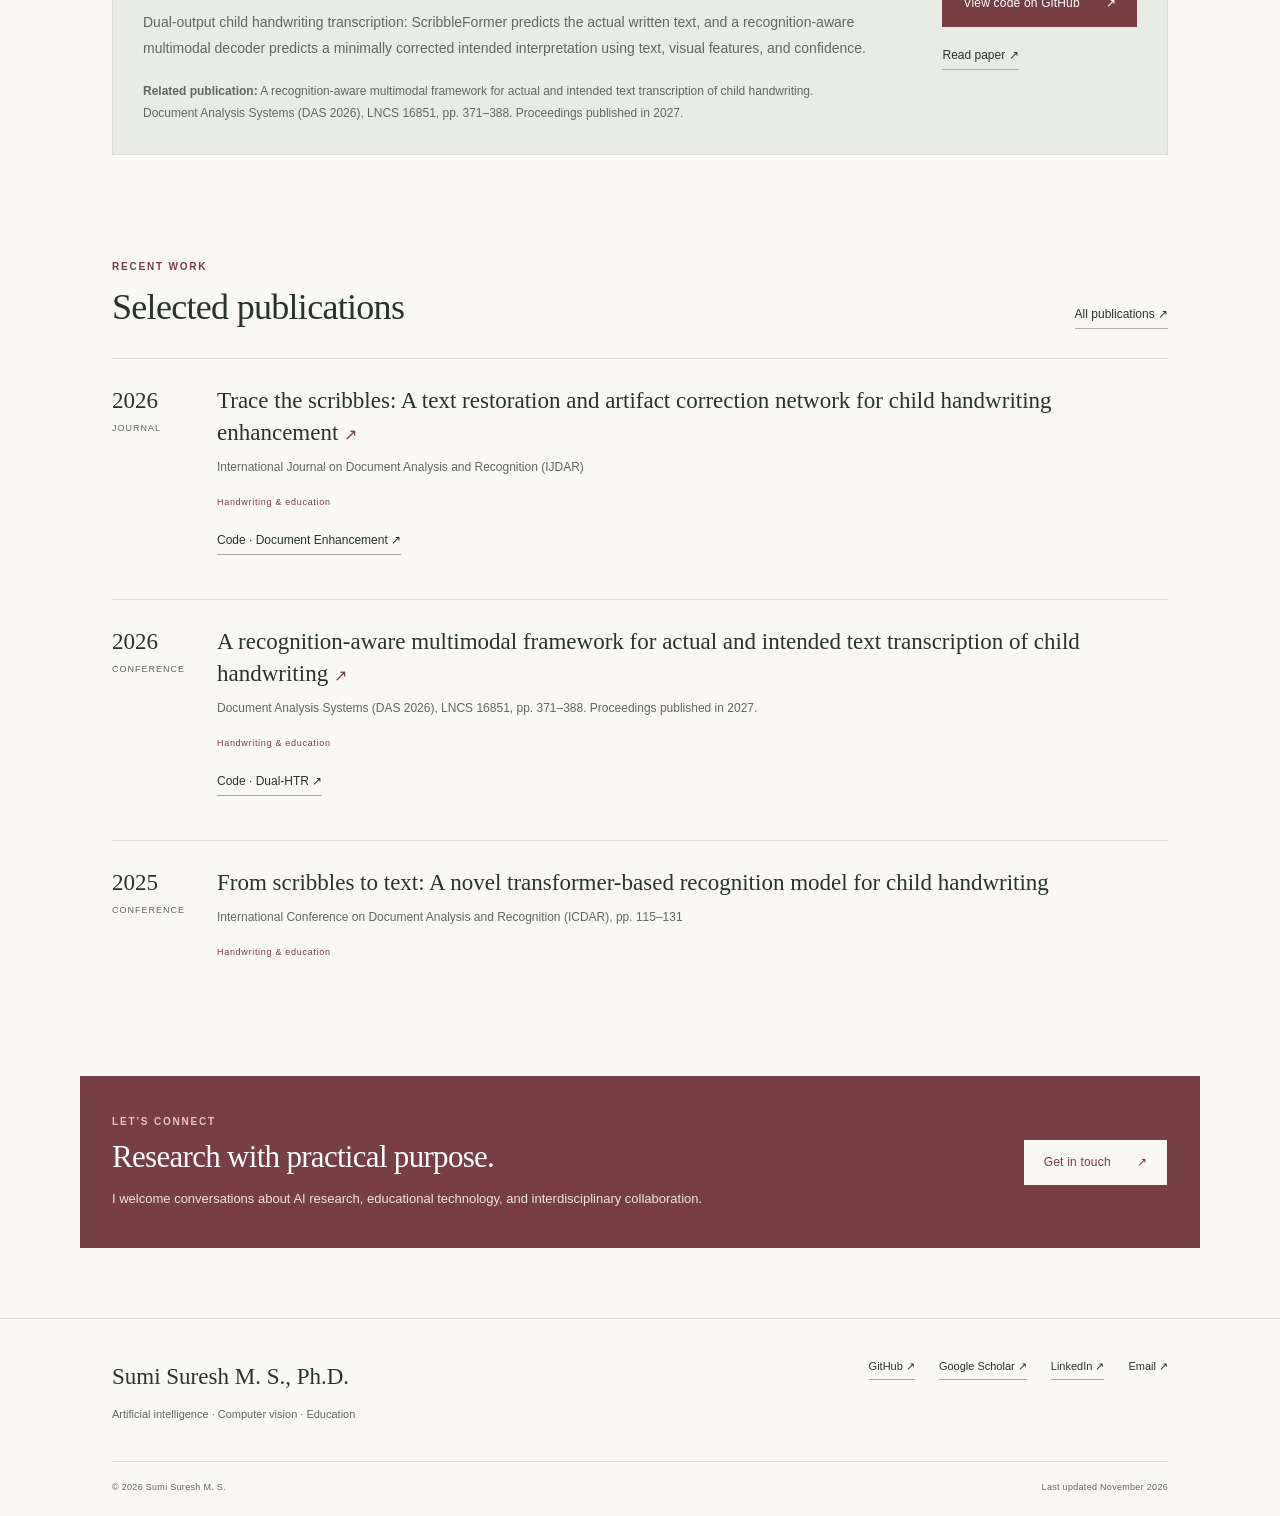
==== commit 1c646f81: "Replace camera coverage image with GIF" ====
--- a/index.html
+++ b/index.html
@@ -225,7 +225,7 @@
           </article>
         </div>
         <figure class="coverage-example">
-          <a class="coverage-image-link" href="research.html#camera-coverage" aria-label="Read about camera coverage research"><img src="assets/camera-coverage-example.png" width="185" height="174" loading="lazy" decoding="async" alt="Aerial camera-coverage example supplied by Sumi Suresh, showing a total coverage label of 95 percent"></a>
+          <a class="coverage-image-link" href="research.html#camera-coverage" aria-label="Read about camera coverage research"><img src="assets/gif.gif" width="185" height="174" loading="lazy" decoding="async" alt="Aerial camera-coverage example supplied by Sumi Suresh, showing a total coverage label of 95 percent"></a>
           <figcaption>
             <p class="eyebrow">CAMERA COVERAGE IN PRACTICE</p>
             <h3>Camera coverage under resource constraints</h3>
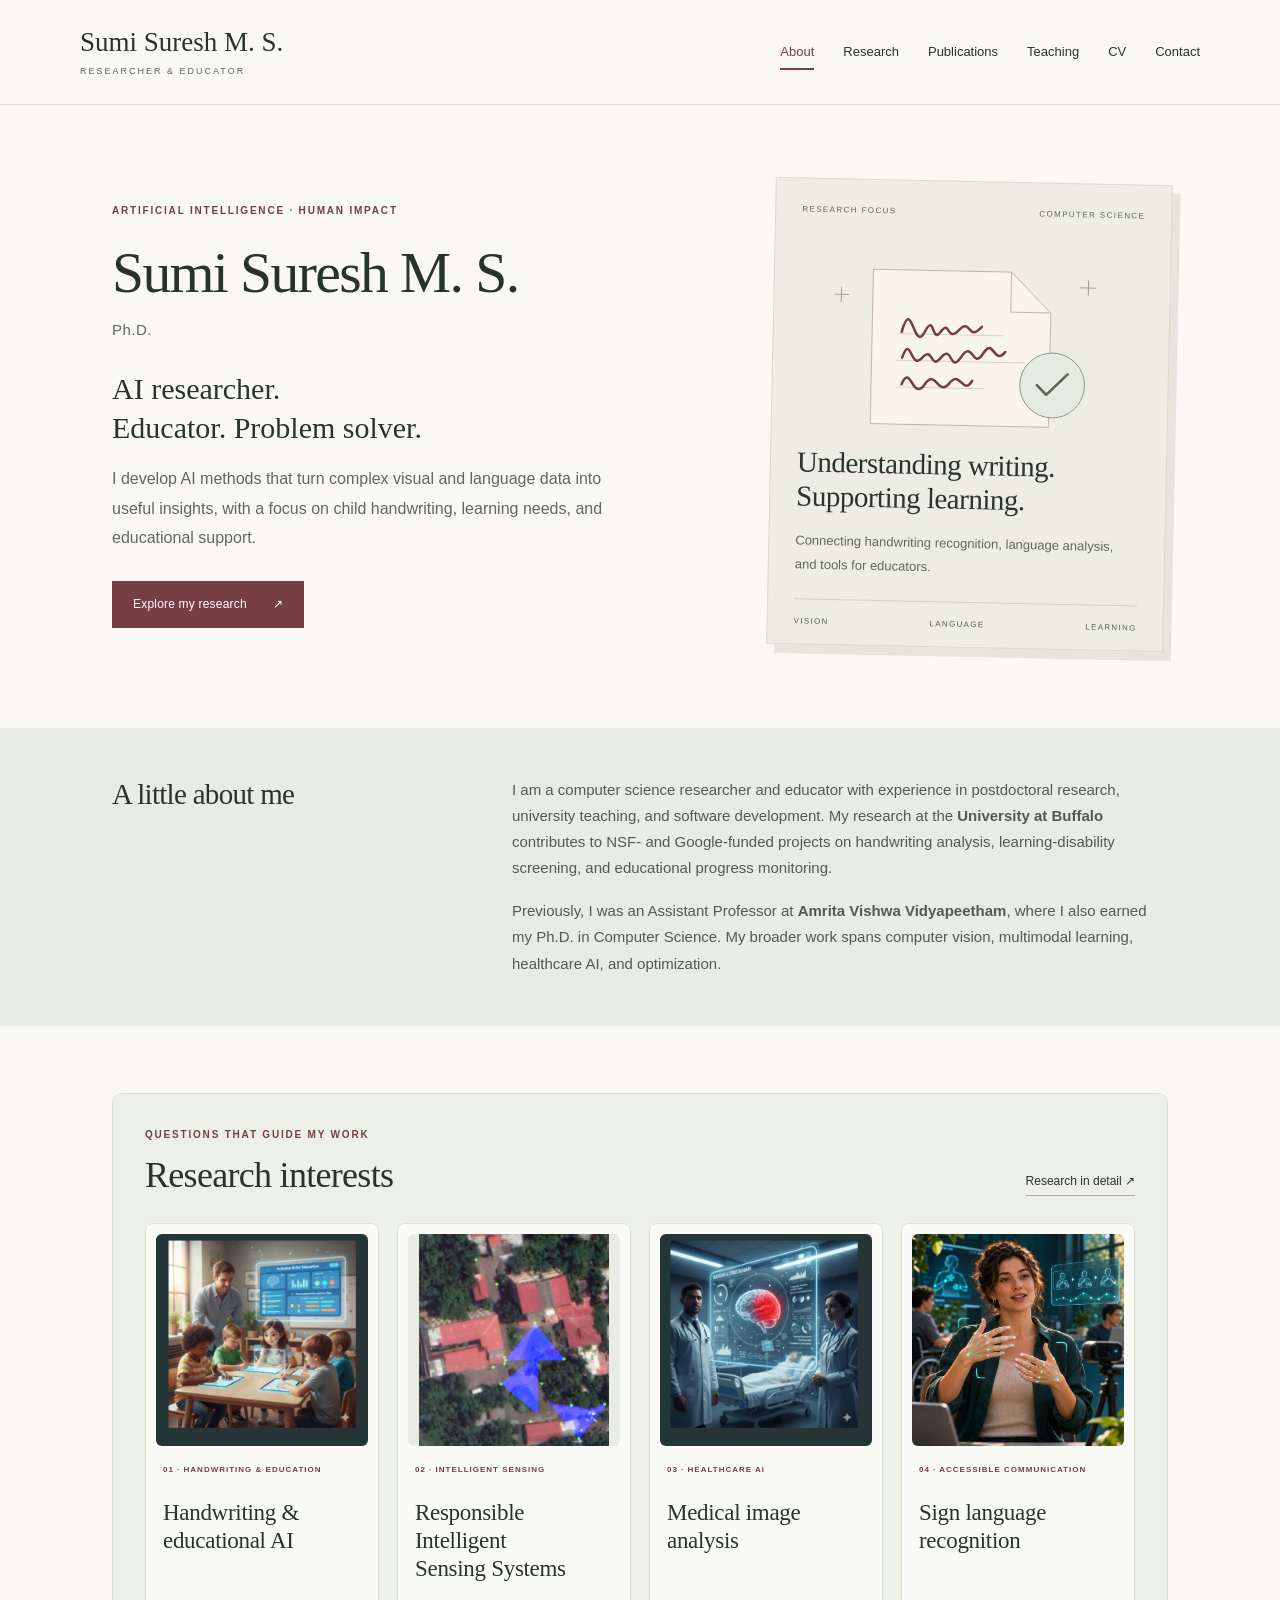
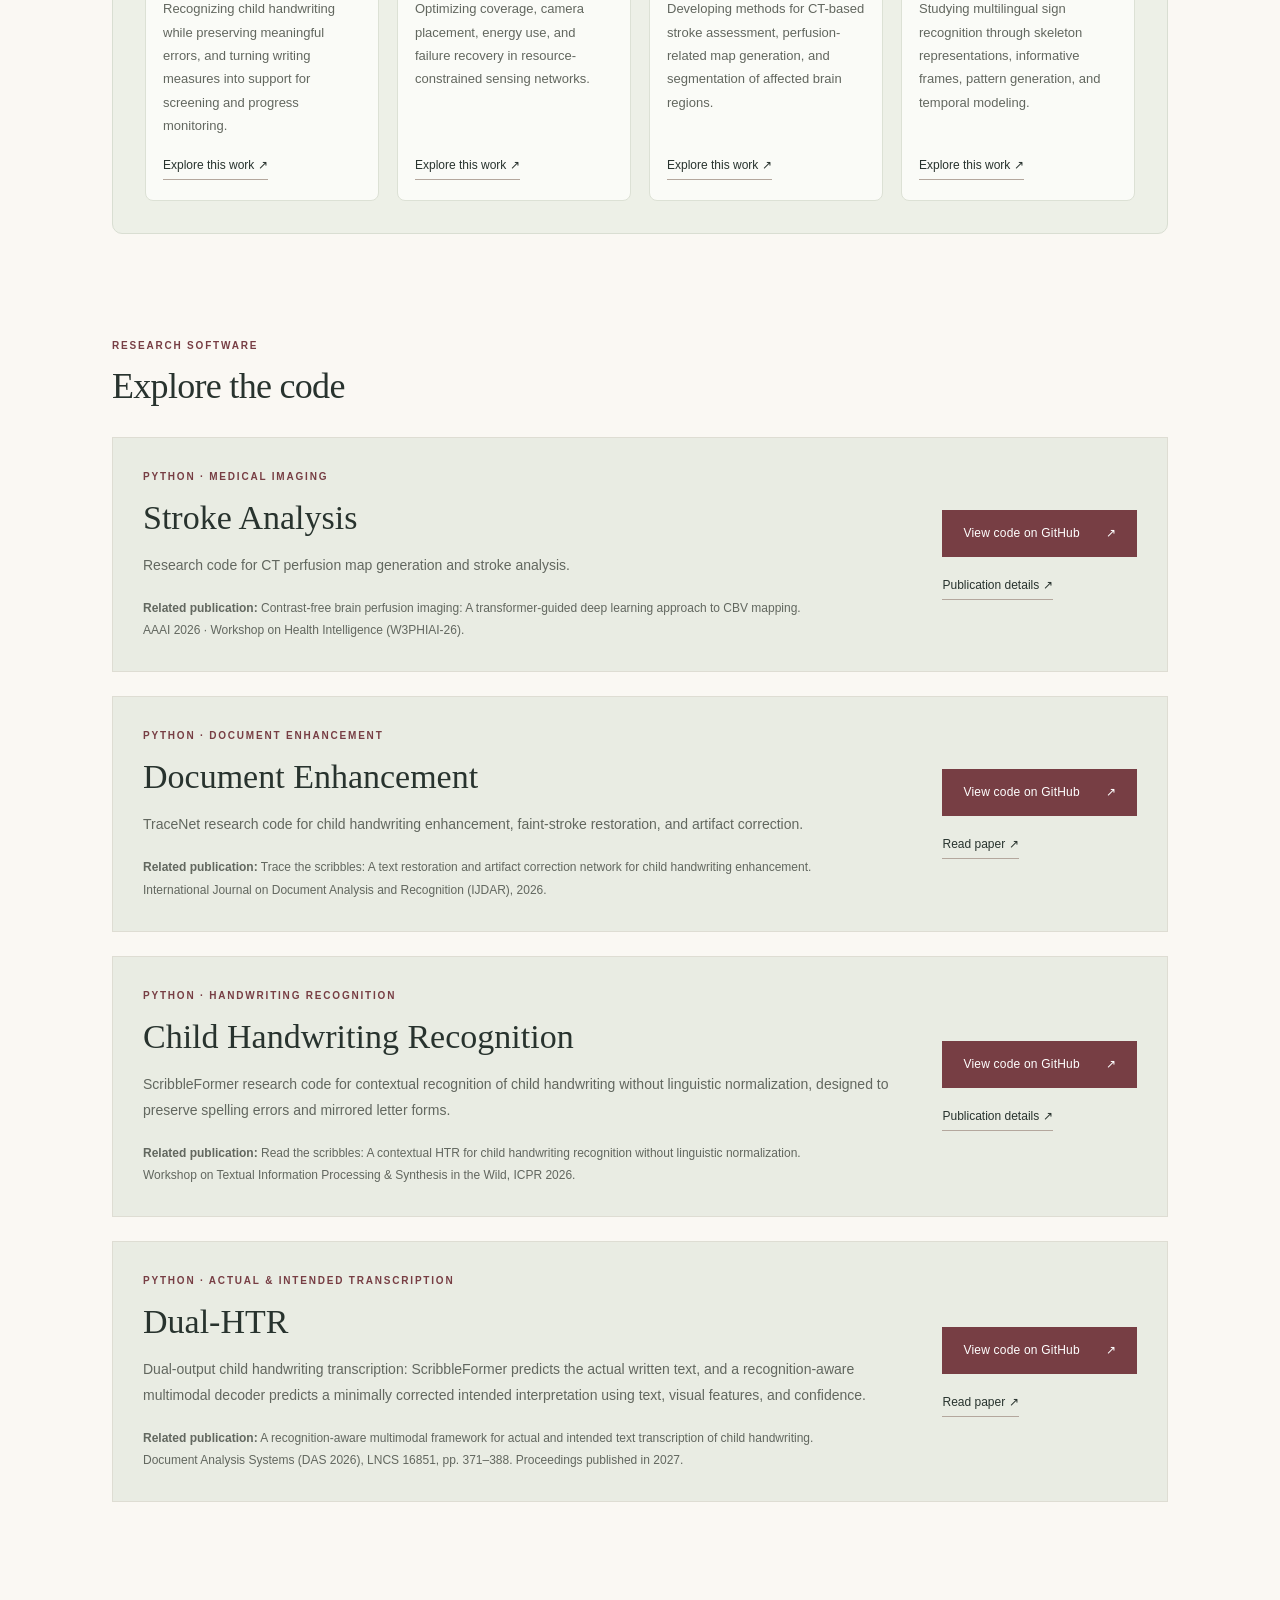
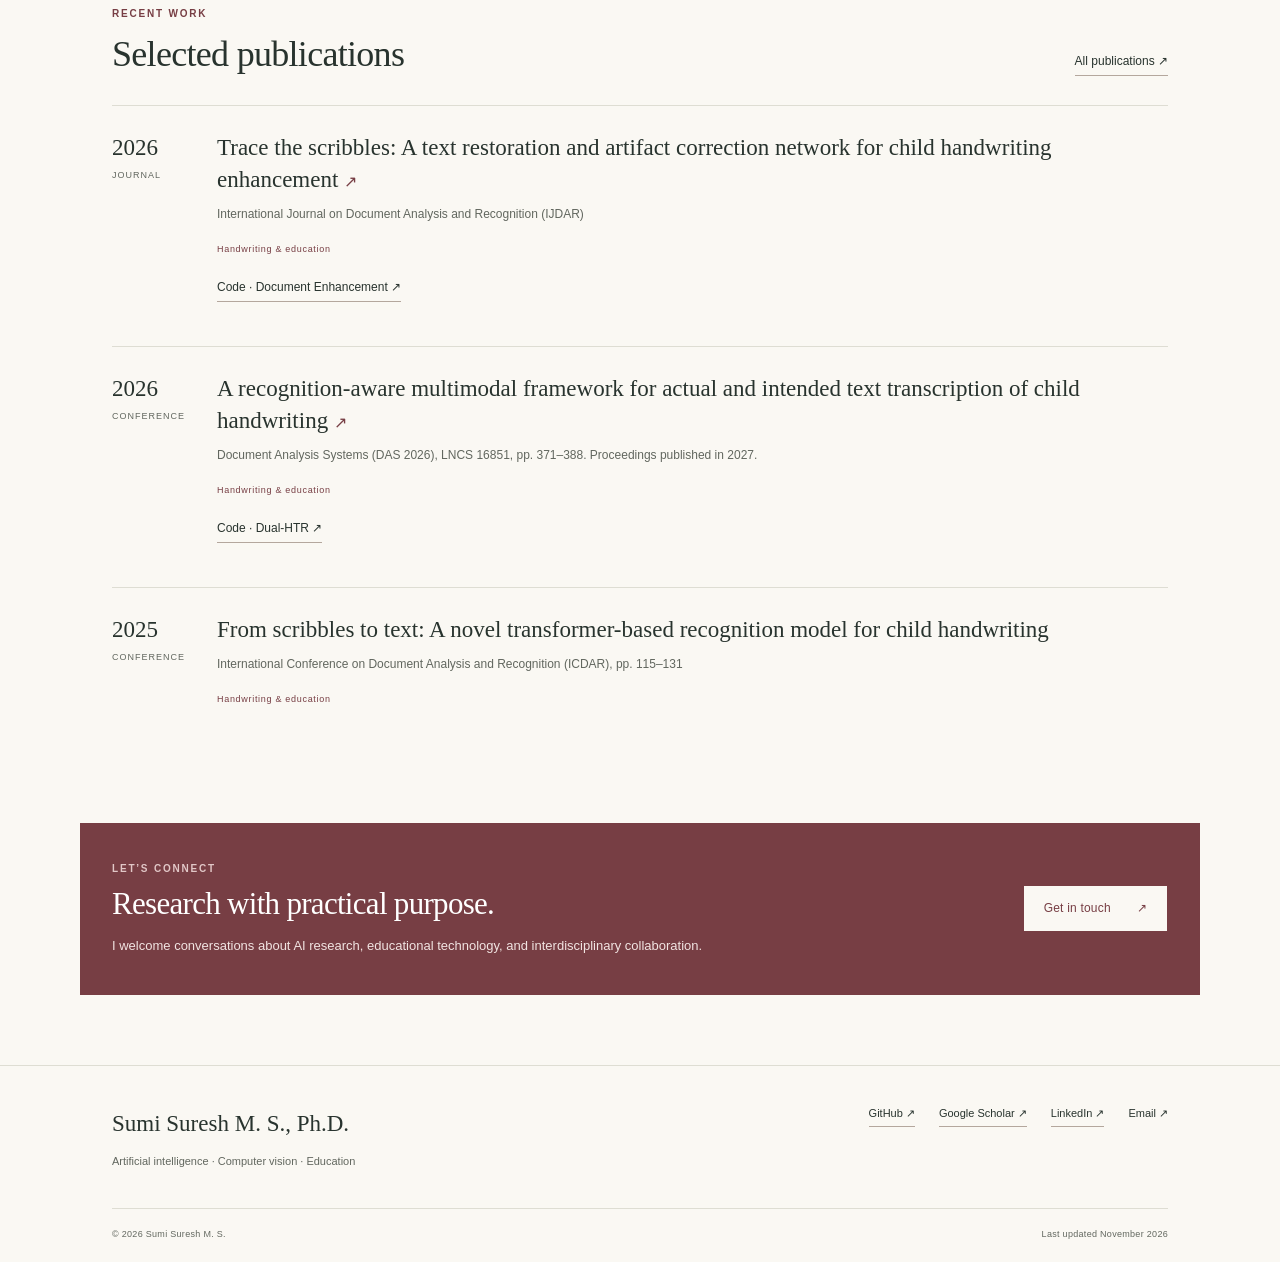
==== commit a032379b: "Add files via upload" ====
--- a/index.html
+++ b/index.html
@@ -12,7 +12,7 @@
   <meta name="theme-color" content="#773e44">
 
   <link rel="icon" href="assets/favicon.svg" type="image/svg+xml">
-  <link rel="stylesheet" href="assets/site.css?v=research-visuals-1">
+  <link rel="stylesheet" href="assets/site.css?v=four-areas-2">
   <script src="assets/site.js" defer></script>
 </head>
 
@@ -83,12 +83,14 @@
             <span aria-hidden="true">↗</span>
           </a>
 
-          <a class="text-link"
+          <!-- CV PDF link temporarily disabled
+<a class="text-link"
              href="assets/Sumi_Suresh_CV.pdf"
              target="_blank"
              rel="noopener">
             View CV <span aria-hidden="true">↗</span>
           </a>
+-->
         </div>
       </div>
 
@@ -187,7 +189,7 @@
           <a class="text-link" href="research.html">Research in detail <span aria-hidden="true">↗</span></a>
         </div>
         <div class="research-visual-grid">
-          <article class="interest-card">
+<article class="interest-card">
             <div class="interest-thumb research-scene scene-education" role="img" aria-label="Concept illustration of AI-supported learning in a classroom"></div>
             <div class="interest-card-copy">
               <p class="eyebrow">01 · HANDWRITING &amp; EDUCATION</p>
@@ -196,43 +198,34 @@
               <a class="text-link" href="research.html#child-handwriting">Explore this work <span aria-hidden="true">↗</span></a>
             </div>
           </article>
-          <article class="interest-card">
+<article class="interest-card">
+            <div class="interest-thumb interest-thumb-coverage"><img src="assets/gif.gif" width="518" height="576" loading="lazy" decoding="async" alt="Animated camera coverage optimization example"></div>
+            <div class="interest-card-copy">
+              <p class="eyebrow">02 · INTELLIGENT SENSING</p>
+              <h3>Responsible<br>Intelligent<br>Sensing Systems</h3>
+              <p>Optimizing coverage, camera placement, energy use, and failure recovery in resource-constrained sensing networks.</p>
+              <a class="text-link" href="research.html#camera-coverage">Explore this work <span aria-hidden="true">↗</span></a>
+            </div>
+          </article>
+<article class="interest-card">
             <div class="interest-thumb research-scene scene-healthcare" role="img" aria-label="Concept illustration of AI-assisted brain imaging research"></div>
             <div class="interest-card-copy">
-              <p class="eyebrow">02 · HEALTHCARE AI</p>
+              <p class="eyebrow">03 · HEALTHCARE AI</p>
               <h3>Medical image<br>analysis</h3>
               <p>Developing methods for CT-based stroke assessment, perfusion-related map generation, and segmentation of affected brain regions.</p>
               <a class="text-link" href="research.html#healthcare-ai">Explore this work <span aria-hidden="true">↗</span></a>
             </div>
           </article>
-          <article class="interest-card">
+<article class="interest-card">
             <div class="interest-thumb"><img src="assets/sign-language-recognition.png" width="1024" height="1024" loading="lazy" decoding="async" alt="Concept illustration of a signer with visual hand-landmark recognition overlays"></div>
             <div class="interest-card-copy">
-              <p class="eyebrow">03 · ACCESSIBLE COMMUNICATION</p>
+              <p class="eyebrow">04 · ACCESSIBLE COMMUNICATION</p>
               <h3>Sign language<br>recognition</h3>
               <p>Studying multilingual sign recognition through skeleton representations, informative frames, pattern generation, and temporal modeling.</p>
               <a class="text-link" href="research.html#sign-language">Explore this work <span aria-hidden="true">↗</span></a>
             </div>
           </article>
-          <article class="interest-card">
-            <div class="interest-thumb research-scene scene-vision" role="img" aria-label="Concept illustration of computer vision and camera networks in an urban setting"></div>
-            <div class="interest-card-copy">
-              <p class="eyebrow">04 · VISION &amp; OPTIMIZATION</p>
-              <h3>Computer vision<br>&amp; optimization</h3>
-              <p>Designing scalable methods for camera placement, energy-aware operation, and recovery from camera failures.</p>
-              <a class="text-link" href="research.html#camera-coverage">Explore this work <span aria-hidden="true">↗</span></a>
-            </div>
-          </article>
-        </div>
-        <figure class="coverage-example">
-          <a class="coverage-image-link" href="research.html#camera-coverage" aria-label="Read about camera coverage research"><img src="assets/gif.gif" width="185" height="174" loading="lazy" decoding="async" alt="Aerial camera-coverage example supplied by Sumi Suresh, showing a total coverage label of 95 percent"></a>
-          <figcaption>
-            <p class="eyebrow">CAMERA COVERAGE IN PRACTICE</p>
-            <h3>Camera coverage under resource constraints</h3>
-            <p>Coverage optimization connects placement decisions with the area a camera network can observe, while accounting for limited resources.</p>
-            <a class="text-link" href="publications.html?q=coverage">Explore coverage publications <span aria-hidden="true">↗</span></a>
-          </figcaption>
-        </figure>
+        </div>
       </div>
     </section>
 
--- a/assets/site.css
+++ b/assets/site.css
@@ -1407,23 +1407,13 @@
   margin-bottom: 18px;
 }
 .interest-card .text-link { margin-top: auto; font-size: 12px; align-self: flex-start; }
-.coverage-example {
-  display: grid;
-  grid-template-columns: 185px 1fr;
-  gap: 30px;
-  align-items: center;
-  margin: 26px 0 0;
-  padding: 24px;
-  border-top: 1px solid #d3d9cc;
-  background: #f5f6f0;
-  border-radius: 7px;
-}
-.coverage-image-link { display: block; border-radius: 5px; overflow: hidden; }
-.coverage-example img { display: block; width: 185px; max-width: 100%; height: auto; }
-.coverage-example .eyebrow { font-size: 9px; margin-bottom: 9px; }
-.coverage-example h3 { font-size: 27px; margin-bottom: 12px; }
-.coverage-example figcaption > p:not(.eyebrow) { font-size: 14px; color: var(--muted); max-width: 650px; }
-.coverage-example .text-link { font-size: 12px; }
+
+
+
+
+
+
+
 .sign-language-project { display: grid; grid-template-columns: minmax(0, 1fr) 210px; gap: 30px; }
 .sign-language-figure { margin: 5px 0 0; }
 .sign-language-figure img { display: block; width: 100%; height: auto; border-radius: 8px; }
@@ -1453,9 +1443,9 @@
   .interest-card-copy { padding: 18px 7px 0; }
   .interest-card h3 { font-size: 25px; }
   .interest-card-copy > p:not(.eyebrow) { font-size: 13px; }
-  .coverage-example { gap: 22px; padding: 20px; grid-template-columns: 150px minmax(0, 1fr); }
-  .coverage-example h3 { font-size: 25px; }
-  .coverage-example figcaption > p:not(.eyebrow) { font-size: 13px; }
+  
+  
+  
   .sign-language-project { grid-template-columns: minmax(0, 1fr) 175px; }
 }
 @media (max-width: 560px) {
@@ -1465,11 +1455,32 @@
   .interest-thumb { width: 100%; aspect-ratio: 1; }
   .interest-card-copy { padding: 19px 7px 8px; }
   .interest-card h3 { font-size: 28px; }
-  .coverage-example { grid-template-columns: minmax(0, 1fr); padding: 22px 18px; }
-  .coverage-image-link { justify-self: center; }
+  
+  
   .sign-language-project { grid-template-columns: minmax(0, 1fr); }
   .sign-language-figure { max-width: 260px; }
 }
 @media (prefers-reduced-motion: reduce) {
   .interest-card:hover { transform: none; }
 }
+
+/* Four research areas, with the original animated coverage example. */
+.interest-card h3 { min-height: 3.6em; }
+.interest-thumb-coverage { background: #e9ece3; }
+.interest-thumb-coverage img { object-fit: contain; }
+.research-media-project { display: grid; grid-template-columns: minmax(0, 1fr) 210px; gap: 30px; }
+.research-media-figure { margin: 5px 0 0; }
+.research-media-figure img { display: block; width: 100%; height: auto; border-radius: 8px; }
+.research-media-figure figcaption { font-size: 10px; line-height: 1.6; color: var(--muted); margin-top: 9px; }
+.project .project-subheading { font-size: 25px; margin: 0 0 14px; }
+.research-subproject { margin-top: 28px; }
+.research-subproject .eyebrow { margin-bottom: 13px; }
+.cv-downloads-disabled { display: none; }
+@media (max-width: 1050px) {
+  .research-media-project { grid-template-columns: minmax(0, 1fr) 175px; gap: 25px; }
+}
+@media (max-width: 560px) {
+  .interest-card h3 { min-height: 0; }
+  .research-media-project { grid-template-columns: minmax(0, 1fr); }
+  .research-media-figure { max-width: 260px; }
+}
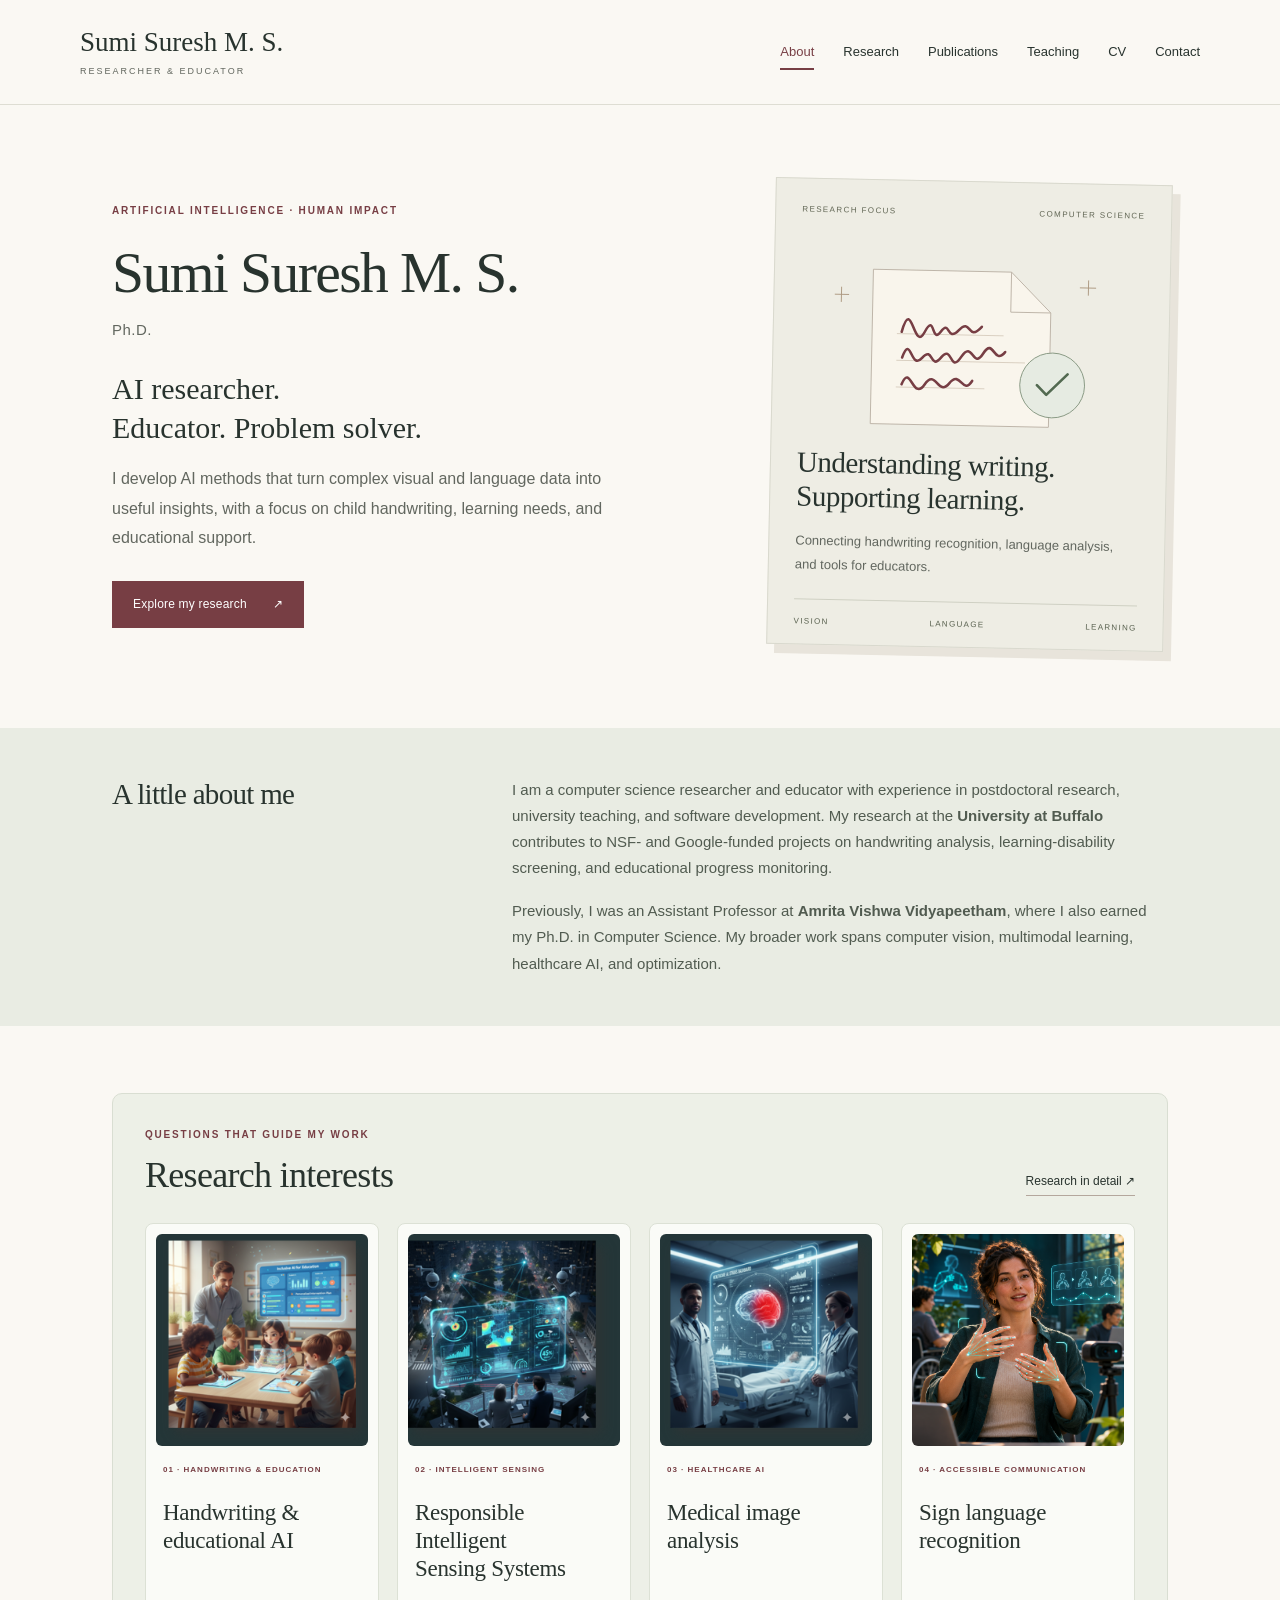
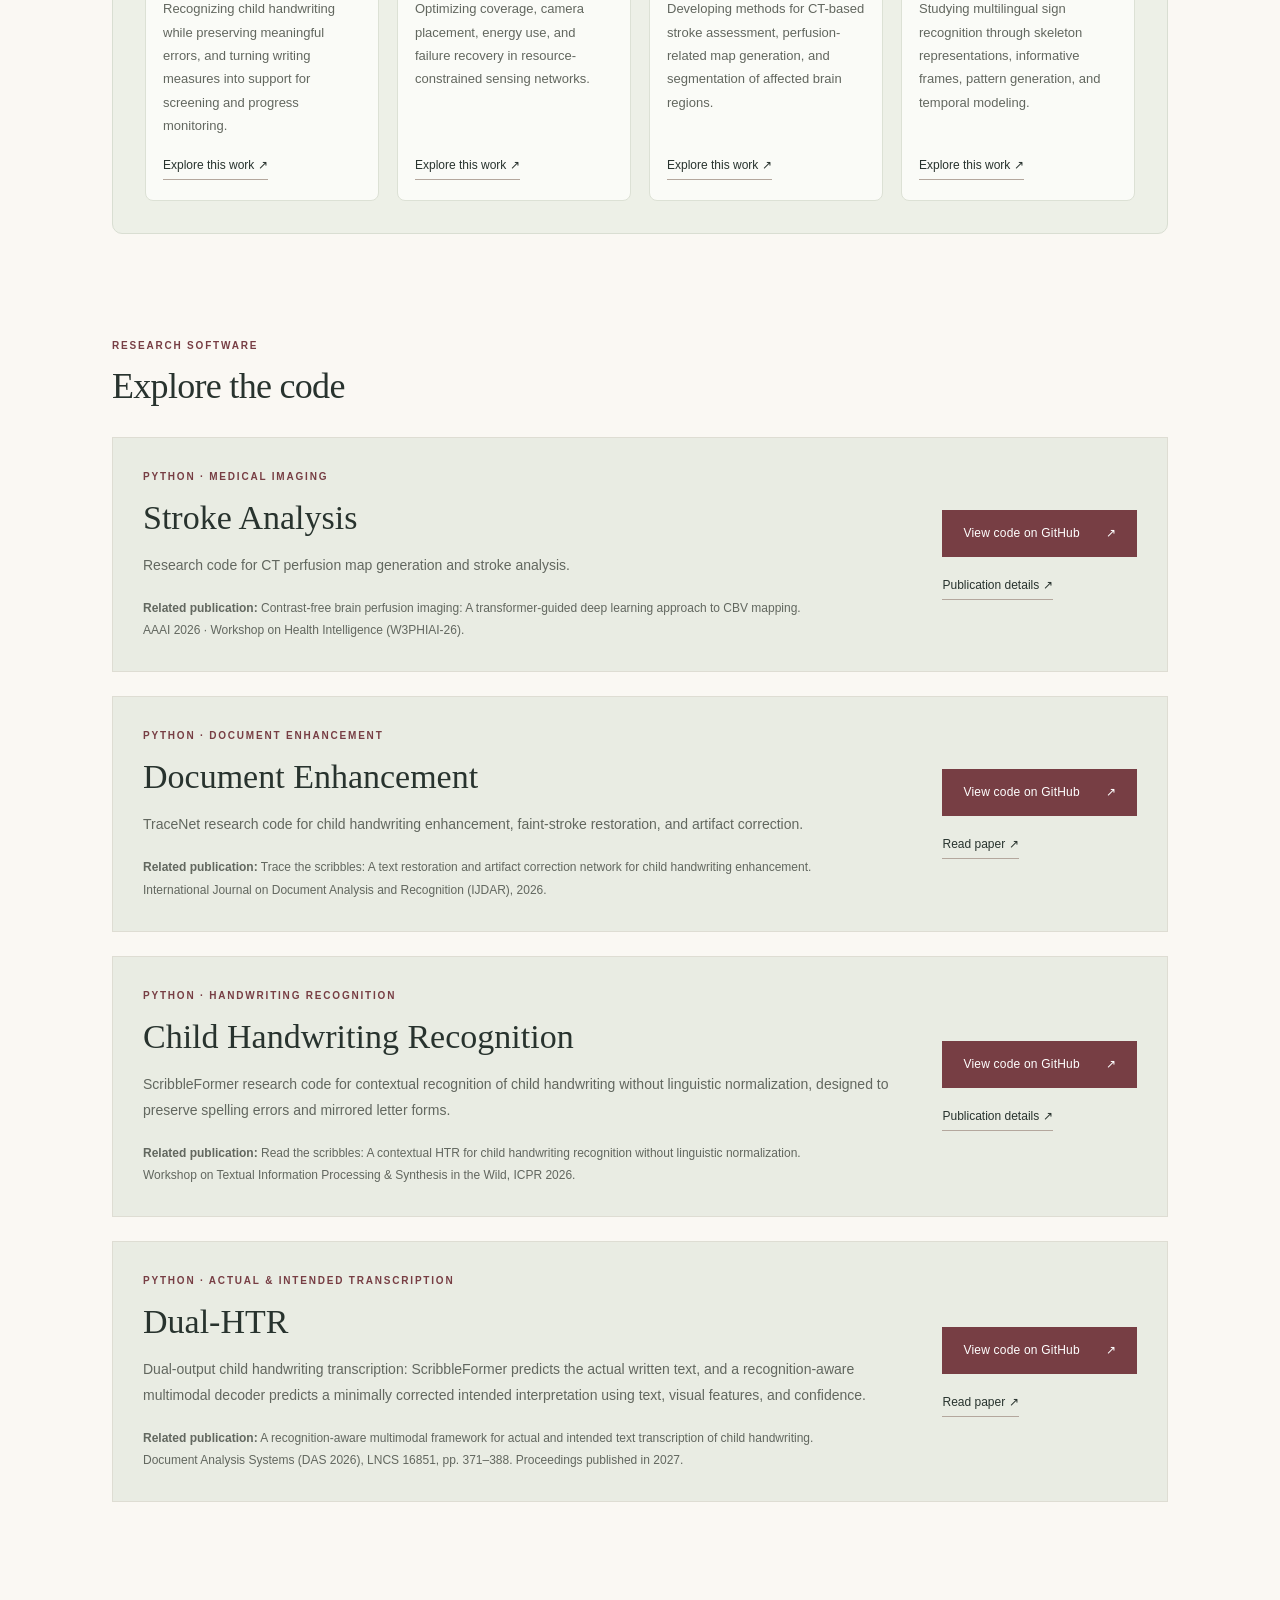
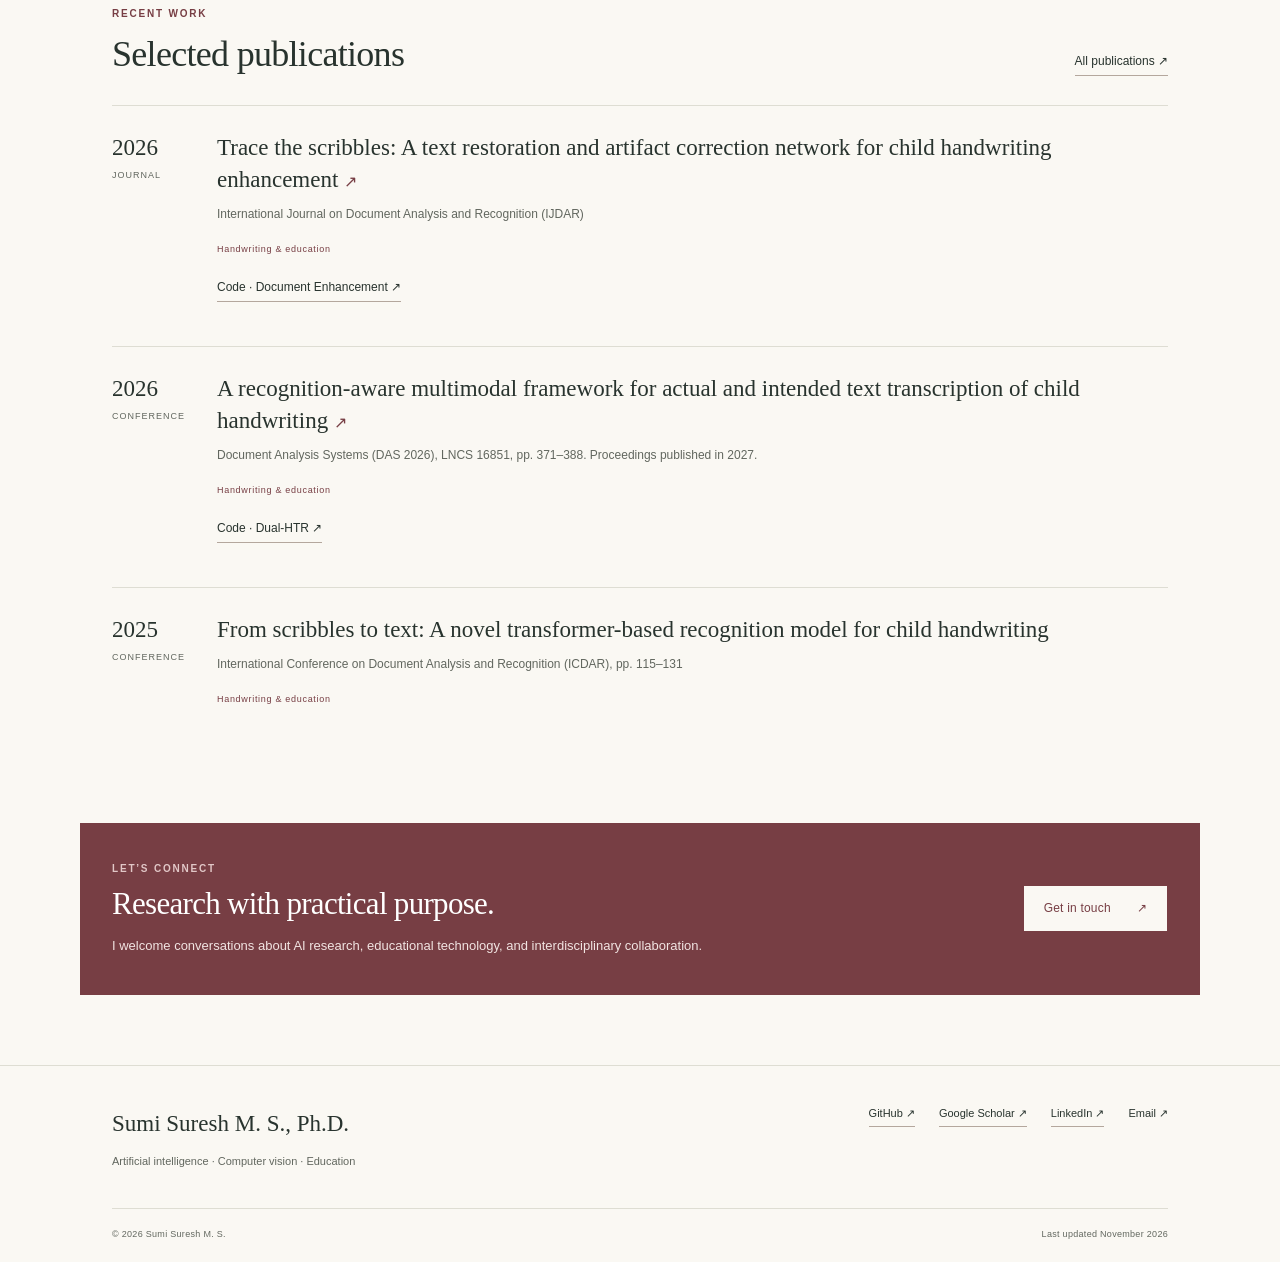
==== commit d9ef6cb8: "Update interest card with new content structure Replaced animated image with a div for intelligent c" ====
--- a/index.html
+++ b/index.html
@@ -199,7 +199,7 @@
             </div>
           </article>
 <article class="interest-card">
-            <div class="interest-thumb interest-thumb-coverage"><img src="assets/gif.gif" width="518" height="576" loading="lazy" decoding="async" alt="Animated camera coverage optimization example"></div>
+            <div class="interest-thumb research-scene scene-vision" role="img" aria-label="Intelligent camera surveillance and sensing"> </div>
             <div class="interest-card-copy">
               <p class="eyebrow">02 · INTELLIGENT SENSING</p>
               <h3>Responsible<br>Intelligent<br>Sensing Systems</h3>
